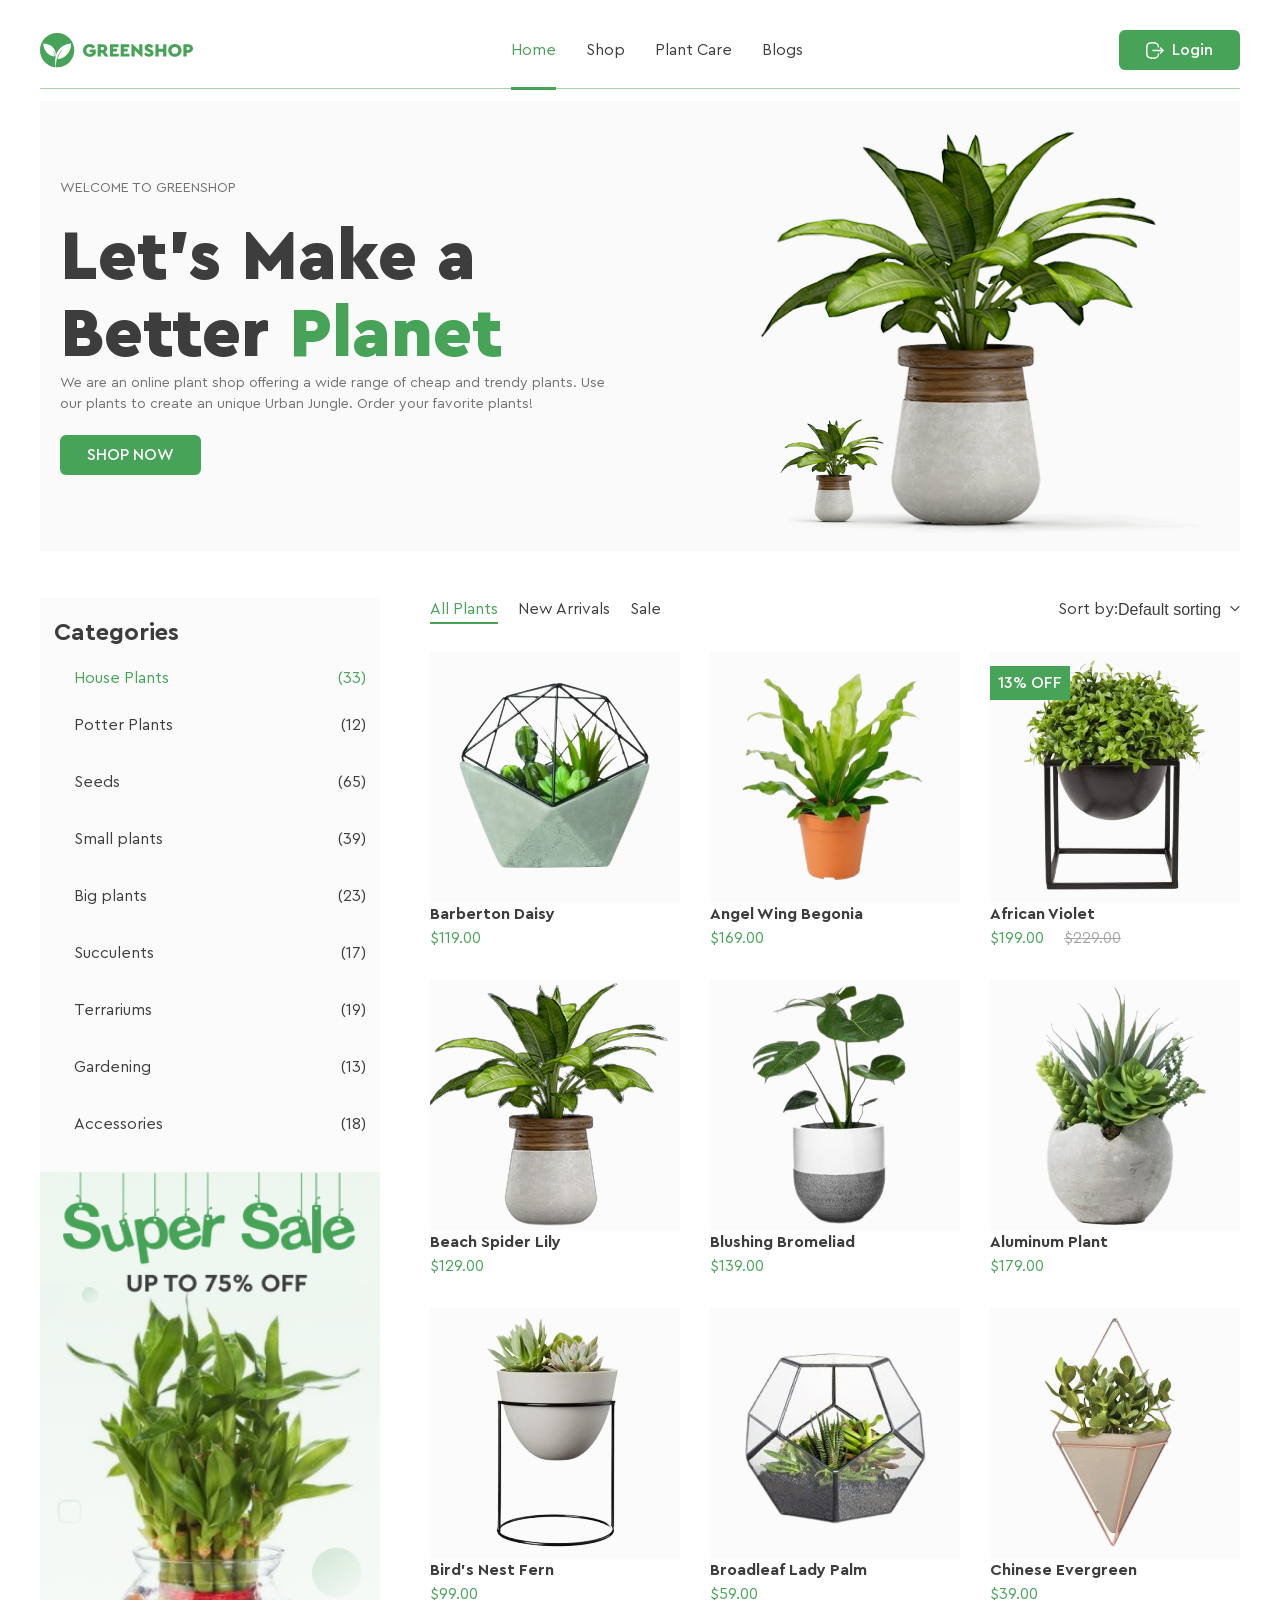
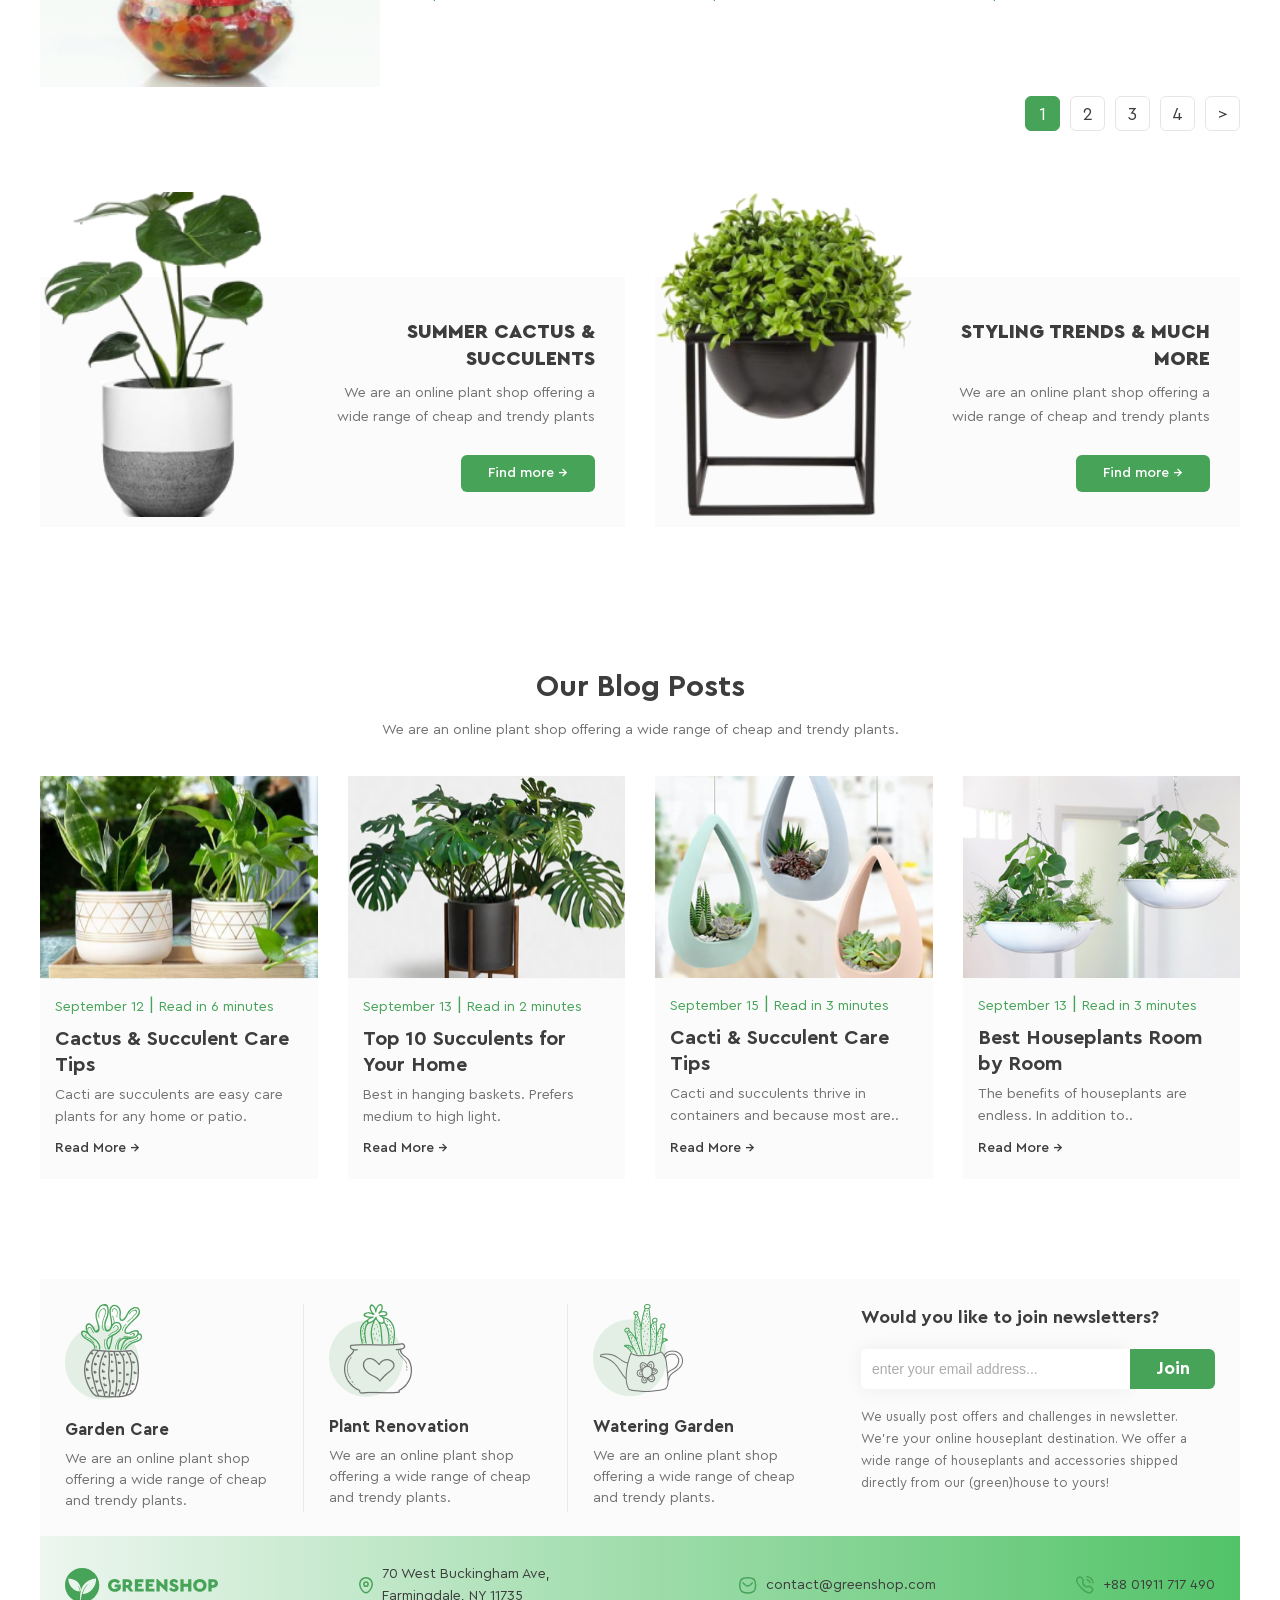
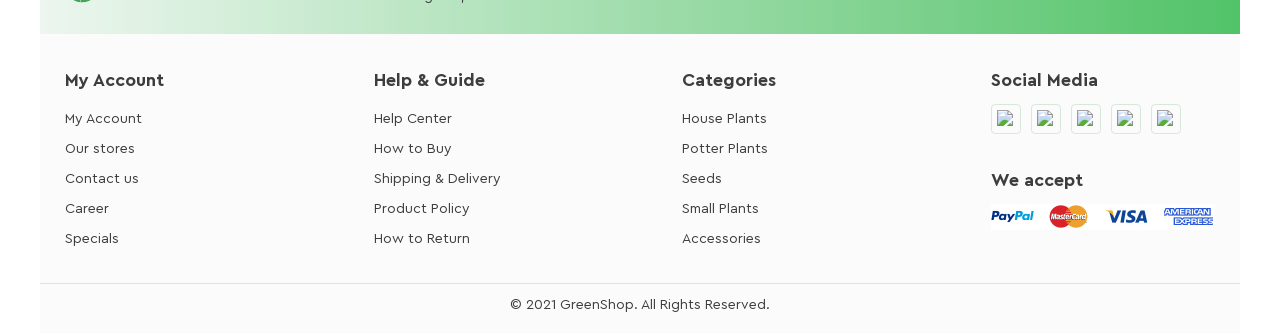
==== index.html @ 694cb1af "lesson 11: footer" ====
<!doctype html>
<html lang="en">
  <head>
    <meta charset="UTF-8" />
    <meta name="viewport" content="width=device-width, initial-scale=1.0" />
    <title>Green Shop</title>
    <link rel="stylesheet" href="styles/reset.css" />
    <link rel="stylesheet" href="styles/style.css" />
  </head>
  <body>
    <header class="header">
      <div class="container">
        <div class="logo">
          <a href="#">
            <img src="images/logogreenshop.svg" alt="Logo" />
            <img src="images/logotext.svg" alt="Logo text" />
          </a>
        </div>

        <nav class="main-menu">
          <ul>
            <li class="menu-item">
              <a href="#home" class="active categories">Home</a>
            </li>
            <li class="menu-item">
              <a href="#shop" class="categories">Shop</a>
            </li>
            <li class="menu-item">
              <a href="#plant-care" class="categories">Plant Care</a>
              <ul class="submenu">
                <li><a href="#">Drainage</a></li>
                <li><a href="#">Fungicides</a></li>
                <li><a href="#">Fertilizer</a></li>
                <li class="has-second-submenu">
                  <a href="#">Priming</a>
                  <ul class="second-submenu">
                    <li><a href="#">Universal</a></li>
                    <li><a href="#">For Ficus</a></li>
                    <li><a href="#">For Cacti</a></li>
                    <li><a href="#">For Citrus</a></li>
                    <li><a href="#">For those in bloom</a></li>
                    <li><a href="#">For Orchids</a></li>
                  </ul>
                </li>
              </ul>
            </li>
            <li class="menu-item">
              <a href="#blogs" class="categories">Blogs</a>
            </li>
          </ul>
        </nav>
        <a href="registration.html" class="btn">
          <img
            src="images/Logout copy.svg"
            alt="Login button"
            class="btn-icon"
          />
          Login
        </a>
      </div>
    </header>

    <main>
      <section id="home" class="mainBanner">
        <div class="container">
          <div class="bannerTxt">
            <p class="subtitleTxt">Welcome to GreenShop</p>
            <h1>
              Let’s Make a <br />
              Better <span class="greenTxt">Planet</span>
            </h1>
            <p>
              We are an online plant shop offering a wide range of cheap and
              trendy plants. Use our plants to create an unique Urban Jungle.
              Order your favorite plants!
            </p>
            <a href="#" class="btn">SHOP NOW</a>
          </div>

          <div class="bannerImg">
            <img src="images/img-banner.png" alt="Plant" />
          </div>
        </div>
      </section>

      <section id="shop" class="content">
        <div class="container">
          <aside class="sidebar">
            <div class="allCategories">
              <h2>Categories</h2>
              <nav class="categoriesNav">
                <ul>
                  <li>
                    <a href="#house_plants" class="active">House Plants</a>
                    <span class="active">(33)</span>
                  </li>
                  <li class="list">
                    <a href="#potter_plants" class="plant">Potter Plants</a>
                    <span class="plant">(12)</span>
                  </li>
                  <li class="list">
                    <a href="#seeds" class="plant">Seeds</a>
                    <span class="plant">(65)</span>
                  </li>
                  <li class="list">
                    <a href="#small-plants" class="plant">Small plants</a>
                    <span class="plant">(39)</span>
                  </li>
                  <li class="list">
                    <a href="#big_plants" class="plant">Big plants</a>
                    <span class="plant">(23)</span>
                  </li>
                  <li class="list">
                    <a href="#succulents" class="plant">Succulents</a>
                    <span class="plant">(17)</span>
                  </li>
                  <li class="list">
                    <a href="#terrariums" class="plant">Terrariums</a>
                    <span class="plant">(19)</span>
                  </li>
                  <li class="list">
                    <a href="#gardening" class="plant">Gardening</a>
                    <span class="plant">(13)</span>
                  </li>
                  <li class="list">
                    <a href="#accessories" class="plant">Accessories</a>
                    <span class="plant">(18)</span>
                  </li>
                </ul>
              </nav>
            </div>

            <div class="saleBanner">
              <img
                src="images/super-sale-banner.png"
                alt="Photo of Super Sale Banner"
              />
            </div>
          </aside>

          <div class="productsSection">
            <div class="productsTop">
              <div class="productsNav">
                <ul>
                  <li>
                    <a href="#all_plants" class="active">All Plants</a>
                  </li>
                  <li>
                    <a href="#new_arrivals" class="categories">New Arrivals</a>
                  </li>
                  <li><a href="#sale" class="categories">Sale</a></li>
                </ul>
              </div>

              <div class="sortBox">
                <label for="sortBox">Sort by:</label>
                <select name="sort" id="sortBox">
                  <option>Default sorting</option>
                </select>
              </div>
            </div>

            <div class="allProducts">
              <ul>
                <li class="productCard">
                  <div class="productImage">
                    <img src="images/p1.png" alt="Photo of Barberton Daisy" />
                    <div class="productActions">
                      <a href="#">
                        <img src="images/cart-vector.svg" alt="Add to cart" />
                      </a>
                      <a href="#">
                        <img
                          src="images/wishlist-vector.svg"
                          alt="Add to favorites"
                        />
                      </a>
                      <a href="#">
                        <img
                          src="images/search-vector.svg"
                          alt="View details"
                        />
                      </a>
                    </div>
                  </div>
                  <h3>Barberton Daisy</h3>
                  <span class="currentPrice">$119.00</span>
                </li>
                <li class="productCard">
                  <div class="productImage">
                    <img
                      src="images/p2.png"
                      alt="Photo of Angel Wing Begonia"
                    />
                    <div class="productActions">
                      <a href="#">
                        <img src="images/cart-vector.svg" alt="Add to cart" />
                      </a>
                      <a href="#">
                        <img
                          src="images/wishlist-vector.svg"
                          alt="Add to favorites"
                        />
                      </a>
                      <a href="#">
                        <img
                          src="images/search-vector.svg"
                          alt="View details"
                        />
                      </a>
                    </div>
                  </div>
                  <h3>Angel Wing Begonia</h3>
                  <span class="currentPrice">$169.00</span>
                </li>
                <li class="productCard">
                  <div class="productImage">
                    <img src="images/p3.png" alt="Photo of African Violet" />
                    <span class="saleBadge">13% OFF</span>
                    <div class="productActions">
                      <a href="#">
                        <img src="images/cart-vector.svg" alt="Add to cart" />
                      </a>
                      <a href="#">
                        <img
                          src="images/wishlist-vector.svg"
                          alt="Add to favorites"
                        />
                      </a>
                      <a href="#">
                        <img
                          src="images/search-vector.svg"
                          alt="View details"
                        />
                      </a>
                    </div>
                  </div>
                  <h3>African Violet</h3>
                  <span class="currentPrice">$199.00</span>
                  <span class="oldPrice">$229.00</span>
                </li>
                <li class="productCard">
                  <div class="productImage">
                    <img src="images/p4.png" alt="Photo of Beach Spider Lily" />
                    <div class="productActions">
                      <a href="#">
                        <img src="images/cart-vector.svg" alt="Add to cart" />
                      </a>
                      <a href="#">
                        <img
                          src="images/wishlist-vector.svg"
                          alt="Add to favorites"
                        />
                      </a>
                      <a href="#">
                        <img
                          src="images/search-vector.svg"
                          alt="View details"
                        />
                      </a>
                    </div>
                  </div>
                  <h3>Beach Spider Lily</h3>
                  <span class="currentPrice">$129.00</span>
                </li>
                <li class="productCard">
                  <div class="productImage">
                    <img
                      src="images/p5.png"
                      alt="Photo of Blushing Bromeliad"
                    />
                    <div class="productActions">
                      <a href="#">
                        <img src="images/cart-vector.svg" alt="Add to cart" />
                      </a>
                      <a href="#">
                        <img
                          src="images/wishlist-vector.svg"
                          alt="Add to favorites"
                        />
                      </a>
                      <a href="#">
                        <img
                          src="images/search-vector.svg"
                          alt="View details"
                        />
                      </a>
                    </div>
                  </div>
                  <h3>Blushing Bromeliad</h3>
                  <span class="currentPrice">$139.00</span>
                </li>
                <li class="productCard">
                  <div class="productImage">
                    <img src="images/p6.png" alt="Photo of Aluminum Plant" />
                    <div class="productActions">
                      <a href="#">
                        <img src="images/cart-vector.svg" alt="Add to cart" />
                      </a>
                      <a href="#">
                        <img
                          src="images/wishlist-vector.svg"
                          alt="Add to favorites"
                        />
                      </a>
                      <a href="#">
                        <img
                          src="images/search-vector.svg"
                          alt="View details"
                        />
                      </a>
                    </div>
                  </div>
                  <h3>Aluminum Plant</h3>
                  <span class="currentPrice">$179.00</span>
                </li>
                <li class="productCard">
                  <div class="productImage">
                    <img src="images/p7.png" alt="Photo of Bird's Nest Fern" />
                    <div class="productActions">
                      <a href="#">
                        <img src="images/cart-vector.svg" alt="Add to cart" />
                      </a>
                      <a href="#">
                        <img
                          src="images/wishlist-vector.svg"
                          alt="Add to favorites"
                        />
                      </a>
                      <a href="#">
                        <img
                          src="images/search-vector.svg"
                          alt="View details"
                        />
                      </a>
                    </div>
                  </div>
                  <h3>Bird's Nest Fern</h3>
                  <span class="currentPrice">$99.00</span>
                </li>
                <li class="productCard">
                  <div class="productImage">
                    <img
                      src="images/p8.png"
                      alt="Photo of Broadleaf Lady Palm"
                    />
                    <div class="productActions">
                      <a href="#">
                        <img src="images/cart-vector.svg" alt="Add to cart" />
                      </a>
                      <a href="#">
                        <img
                          src="images/wishlist-vector.svg"
                          alt="Add to favorites"
                        />
                      </a>
                      <a href="#">
                        <img
                          src="images/search-vector.svg"
                          alt="View details"
                        />
                      </a>
                    </div>
                  </div>
                  <h3>Broadleaf Lady Palm</h3>
                  <span class="currentPrice">$59.00</span>
                </li>
                <li class="productCard">
                  <div class="productImage">
                    <img src="images/p9.png" alt="Photo of Chinese Evergreen" />
                    <div class="productActions">
                      <a href="#">
                        <img src="images/cart-vector.svg" alt="Add to cart" />
                      </a>
                      <a href="#">
                        <img
                          src="images/wishlist-vector.svg"
                          alt="Add to favorites"
                        />
                      </a>
                      <a href="#">
                        <img
                          src="images/search-vector.svg"
                          alt="View details"
                        />
                      </a>
                    </div>
                  </div>
                  <h3>Chinese Evergreen</h3>
                  <span class="currentPrice">$39.00</span>
                </li>
              </ul>

              <div class="paginationNav">
                <ul>
                  <li><a href="#" class="active">1</a></li>
                  <li><a href="#" class="categories">2</a></li>
                  <li><a href="#" class="categories">3</a></li>
                  <li><a href="#" class="categories">4</a></li>
                  <li><a href="#" class="categories">&gt;</a></li>
                </ul>
              </div>
            </div>
          </div>
        </div>
      </section>

      <section id="plant-care">
        <div class="container">
          <ul class="find-more">
            <li>
              <img
                src="images/img-plant01.png"
                alt="Photo for Summer cactus & succulents"
              />
              <div class="find-more-content">
                <h3>Summer cactus & succulents</h3>
                <p>
                  We are an online plant shop offering a wide range of cheap and
                  trendy plants
                </p>
                <a href="#" class="btn find-btn">Find more &rarr;</a>
              </div>
            </li>

            <li>
              <img
                src="images/img-plant02.png"
                alt="Photo for Styling Trends & much more"
              />
              <div class="find-more-content">
                <h3>Styling Trends & much more</h3>
                <p>
                  We are an online plant shop offering a wide range of cheap and
                  trendy plants
                </p>
                <a href="#" class="btn find-btn">Find more &rarr;</a>
              </div>
            </li>
          </ul>
        </div>
      </section>

      <section id="blogs">
        <div class="container">
          <div class="blog-header">
            <h2>Our Blog Posts</h2>
            <p>
              We are an online plant shop offering a wide range of cheap and
              trendy plants.
            </p>
          </div>

          <ul class="blog-content">
            <li class="blog-card">
              <img
                src="images/blogphoto-01.svg"
                alt="Photo for Cactus & Succulent Care Tips"
              />
              <div class="blog-post-txt">
                <p class="post-meta">
                  <time datetime="2025-09-12">September 12</time>
                  <span class="divider">|</span>
                  <time datetime="PT6M">Read in 6 minutes</time>
                </p>
                <h3>Cactus & Succulent Care Tips</h3>
                <p>
                  Cacti are succulents are easy care plants for any home or
                  patio.
                </p>
                <a href="#" class="read-more">Read More &rarr;</a>
              </div>
            </li>
            <li class="blog-card">
              <img
                src="images/blogphoto-02.svg"
                alt="Photo for Top 10 Succulents for Your Home"
              />
              <div class="blog-post-txt">
                <p class="post-meta">
                  <time datetime="2025-09-13">September 13</time>
                  <span class="divider">|</span>
                  <time datetime="PT2M">Read in 2 minutes</time>
                </p>
                <h3>Top 10 Succulents for Your Home</h3>
                <p>Best in hanging baskets. Prefers medium to high light.</p>
                <a href="#" class="read-more">Read More &rarr;</a>
              </div>
            </li>
            <li class="blog-card">
              <img
                src="images/blogphoto-03.svg"
                alt="Photo for Cacti & Succulent Care Tips"
              />
              <div class="blog-post-txt">
                <p class="post-meta">
                  <time datetime="2025-09-15">September 15</time>
                  <span class="divider">|</span>
                  <time datetime="PT3M">Read in 3 minutes</time>
                </p>
                <h3>Cacti & Succulent Care Tips</h3>
                <p>
                  Cacti and succulents thrive in containers and because most
                  are..
                </p>
                <a href="#" class="read-more">Read More &rarr;</a>
              </div>
            </li>
            <li class="blog-card">
              <img
                src="images/blogphoto-04.svg"
                alt="Photo for Best Houseplants Room by Room"
              />
              <div class="blog-post-txt">
                <p class="post-meta">
                  <time datetime="2025-09-13">September 13</time>
                  <span class="divider">|</span>
                  <time datetime="PT3M">Read in 3 minutes</time>
                </p>
                <h3>Best Houseplants Room by Room</h3>
                <p>The benefits of houseplants are endless. In addition to..</p>
                <a href="#" class="read-more">Read More &rarr;</a>
              </div>
            </li>
          </ul>
        </div>
      </section>
    </main>

    <footer class="container">
      <div class="footer-top">
        <div class="footer-features">
          <div class="feature-item">
            <img src="images/footer-picture1.png" alt="Garden Care" />
            <h3>Garden Care</h3>
            <p>
              We are an online plant shop offering a wide range of cheap and
              trendy plants.
            </p>
          </div>
          <div class="feature-item">
            <img src="images/footer-picture2.png" alt="Plant Renovation" />
            <h3>Plant Renovation</h3>
            <p>
              We are an online plant shop offering a wide range of cheap and
              trendy plants.
            </p>
          </div>
          <div class="feature-item">
            <img src="images/footer-picture3.png" alt="Watering Garden" />
            <h3>Watering Garden</h3>
            <p>
              We are an online plant shop offering a wide range of cheap and
              trendy plants.
            </p>
          </div>
        </div>

        <div class="footer-newsletter">
          <h3>Would you like to join newsletters?</h3>
          <div class="newsletter-form">
            <input type="email" placeholder="enter your email address..." />
            <button>Join</button>
          </div>
          <p>
            We usually post offers and challenges in newsletter. We’re your
            online houseplant destination. We offer a wide range of houseplants
            and accessories shipped directly from our (green)house to yours!
          </p>
        </div>
      </div>
      <div class="footer-contact">
        <div class="contact-item">
          <a href="#">
            <img src="images/logogreenshop.svg" alt="Logo" />
            <img src="images/logotext.svg" alt="Logo text" />
          </a>
        </div>
        <div class="contact-item">
          <img src="images/Location.svg" alt="Location icon" />
          <a href="https://maps.google.com" target="_blank">
            70 West Buckingham Ave, Farmingdale, NY 11735
          </a>
        </div>
        <div class="contact-item">
          <img src="images/Message.svg" alt="Message icon" />
          <a href="mailto:contact@greenshop.com">contact@greenshop.com</a>
        </div>
        <div class="contact-item">
          <img src="images/Calling.svg" alt="Call icon" />
          <a href="tel:+8801911717490">+88 01911 717 490</a>
        </div>
      </div>

      <div class="footer-nav">
        <div class="footer-column">
          <h3>My Account</h3>
          <ul>
            <li><a href="#">My Account</a></li>
            <li><a href="#">Our stores</a></li>
            <li><a href="#">Contact us</a></li>
            <li><a href="#">Career</a></li>
            <li><a href="#">Specials</a></li>
          </ul>
        </div>
        <div class="footer-column">
          <h3>Help & Guide</h3>
          <ul>
            <li><a href="#">Help Center</a></li>
            <li><a href="#">How to Buy</a></li>
            <li><a href="#">Shipping & Delivery</a></li>
            <li><a href="#">Product Policy</a></li>
            <li><a href="#">How to Return</a></li>
          </ul>
        </div>
        <div class="footer-column">
          <h3>Categories</h3>
          <ul>
            <li><a href="#">House Plants</a></li>
            <li><a href="#">Potter Plants</a></li>
            <li><a href="#">Seeds</a></li>
            <li><a href="#">Small Plants</a></li>
            <li><a href="#">Accessories</a></li>
          </ul>
        </div>
        <div class="footer-column footer-social">
          <h3>Social Media</h3>
          <div class="social-list">
            <a href="#" aria-label="Facebook">
              <img src="images/Facebook.svg" alt="Facebook" />
            </a>
            <a href="#" aria-label="Instagram">
              <img src="images/Instagram.svg" alt="Instagram" />
            </a>
            <a href="#" aria-label="Twitter">
              <img src="images/Twitter.svg" alt="Twitter" />
            </a>
            <a href="#" aria-label="LinkedIn">
              <img src="images/Linkedin.svg" alt="Linkedin" />
            </a>
            <a href="#" aria-label="Union">
              <img src="images/Union.svg" alt="Union" />
            </a>
          </div>

          <h3 class="payment-title">We accept</h3>
          <img src="images/paymethods.png" alt="We accept" />
        </div>
      </div>
      <div class="footer-bottom">
        <p>© 2021 GreenShop. All Rights Reserved.</p>
      </div>
    </footer>
  </body>
</html>
---- styles/style.css ----
@font-face {
    font-family: 'CeraPro';
    src: url('../fonts/CeraPro-Regular.woff2') format('woff2');
    font-weight: normal;
    font-style: normal;
}

@font-face {
    font-family: 'CeraPro';
    src: url('../fonts/CeraPro-Bold.woff2') format('woff2');
    font-weight: 700;
    font-style: normal;
}

@font-face {
    font-family: 'CeraPro';
    src: url('../fonts/CeraPro-Black.woff2') format('woff2');
    font-weight: 900;
    font-style: normal;
}

@font-face {
    font-family: 'CeraPro';
    src: url('../fonts/CeraPro-Medium.woff2') format('woff2');
    font-weight: 500;
    font-style: normal;
}

html {
    scroll-behavior: smooth;
}

body {
    font-family: 'CeraPro', sans-serif;
    font-size: 14px;
    color: #3D3D3D;
    line-height: 1.5;
}

h1 {
    font-size: 70px;
    font-weight: 900;
}

.closeBtn {
    position: absolute;
    top: 13px;
    right: 13px;
    border: none;
    background-color: #FFFFFF
}

.regForm {
    position: relative;
    width: 100%;
    max-width: 500px;
    min-height: 656px;
    margin: 80px auto;
    border: 1px solid #EAEAEA;
    padding: 15px;
    border-radius: 15px;
}

.authSwitch {
    text-align: center;
    margin-top: 52px;
    margin-bottom: 40px;
}

.regButton {
    font-weight: 500;
    font-size: 20px;
    line-height: 16px;
    color: #46A358;
}

.logButton {
    font-weight: 500;
    font-size: 20px;
    line-height: 16px;
    color: #3D3D3D;
}

.divider {
    font-weight: 300;
    font-size: 18px;
    line-height: 16px;
    color: #3D3D3D;
}

.enterTxt {
    font-size: 13px;
    line-height: 16px;
    color: #3D3D3D;
    text-align: center;
    margin-bottom: 14px;
}

form {
    display: flex;
    flex-direction: column;
    align-items: center;
    gap: 14px;
}

.input {
    width: 300px;
    height: 40px;
    padding-left: 14px;
    border: 1px solid #EAEAEA;
}

.registerBut {
    width: 300px;
    height: 45px;
    border-radius: 5px;
    background-color: #46A358;
    font-size: 16px;
    color: #FFFFFF;
    margin-bottom: 36px;
    border: none;
}

.regWith {
    display: flex;
    justify-content: center;
    align-items: center;
    gap: 5px;
    margin-bottom: 27px;
}

.line {
    width: 97px;
    border: 1px solid #EAEAEA;
}

.difReg {
    font-size: 13px;
}

.socialBut {
    display: flex;
    flex-direction: column;
    align-items: center;
    gap: 15px;
}

.sBtn {
    width: 300px;
    height: 40px;
    color: #727272;
    background-color: #FFFFFF;
    border: 1px solid #EAEAEA;
}

/* main banner */

header .container {
    display: flex;
    border-bottom: 1px solid #46A35880;
    padding-bottom: 18px;
    justify-content: space-between;
    align-items: center;
}

.mainBanner .container {
    display: flex;
    flex-wrap: wrap;
    gap: 30px;
    align-items: center;
    background-color: #F5F5F580;
    padding: 0 20px;
}

.container {
    /* width: 1200px;
    box-sizing: border-box; */
    max-width: 1200px;
    width: 100%;
    margin: 0 auto;
}

.btn {
    display: inline-flex;
    align-items: center;
    justify-content: center;
    gap: 8px;
    padding: 8px 27px;
    background-color: #46A358;
    color: #FFFFFF;
    border-radius: 6px;
    font-size: 16px;
    font-weight: 500;
    transition: all 0.3s ease;
}

.find-btn {
    font-size: 14px;
}

.btn:hover {
    transform: scale(1.1);
}

.logo a {
    display: flex;
    align-items: center;
    gap: 8px;
}

.main-menu>ul {
    display: flex;
    flex-wrap: wrap;
    justify-content: center;
    gap: 30px;
}

.main-menu a {
    position: relative;
    font-size: 16px;
}

.main-menu a.active::after {
    content: "";
    position: absolute;
    bottom: -32px;
    left: 0;
    width: 100%;
    height: 3px;
    background-color: #46A358;
}

.menu-item {
    position: relative;
}

.has-second-submenu {
    position: relative;
}

.submenu {
    position: absolute;
    /* top: 100%; */
    /* left: 0; */
    background: #EDF6EE;
    width: 143px;
    opacity: 0;
    visibility: hidden;
    margin-top: 38px;
    transition: 0.3s ease;
}

.menu-item:hover .submenu {
    opacity: 1;
    visibility: visible;
}

.submenu>li>a {
    position: relative;
    display: block;
}

.submenu>li>a::after {
    content: "";
    width: 10px;
    height: 10px;
    border: solid #F5F5F5;
    border-width: 1px 1px 0 0;
    transform: rotate(45deg);
    position: absolute ;
    right: 10px;
    top: 15px;
}

.second-submenu {
    position: absolute;
    top: -125px;
    left: 100%;
    background: #EDF6EE;
    width: 215px;
    opacity: 0;
    visibility: hidden;
    margin-left: 3px;
    transition: 0.3s ease;
}

.has-second-submenu:hover .second-submenu {
    opacity: 1;
    visibility: visible;
}

.submenu a,
.second-submenu a {
    display: block;
    padding: 10px 15px;
    line-height: 1.4;
}

.submenu a:hover,
.second-submenu a:hover {
    background: #1A712A;
    color: #fff; 
    font-weight: 700;
}

.header {
    margin-top: 30px;
    margin-bottom: 12px;
}

.bannerTxt,
.bannerImg {
    flex: 1;
}

.bannerImg {
    display: flex;
    justify-content: flex-end;
}

.bannerImg img {
    max-width: 100%;
    height: auto;
}

.subtitleTxt {
    text-transform: uppercase;
    color: #3D3D3D;
}

.bannerTxt h1 {
    font-size: 70px;
    font-weight: 900;
    line-height: 1.1;
}

.greenTxt {
    color: #46A358;
}

.bannerTxt p {
    color: #727272;
    margin-bottom: 20px;
}

/* products section */

.content {
    margin-top: 46px;
}

.content .container {
    display: flex;
    flex-wrap: wrap;
    align-items: flex-start;
    gap: 30px;
}

.sidebar {
    flex: 0 0 30%;
    font-size: 16px;
    padding-right: 20px;
}

.productsSection {
    flex: 1;
    font-size: 16px;
}

.allCategories {
    background-color: #FBFBFB;
    padding: 18px 14px;
}

.categoriesNav {
    width: 100%;
}

.categoriesNav li {
    display: flex;
    justify-content: space-between;
    align-items: center;
    padding-top: 7px;
    padding-left: 20px;
    line-height: 40px;
}

.saleBanner img {
    width: 100%;
    display: block;
    height: auto;
}

.productsTop {
    display: flex;
    justify-content: space-between;
    align-items: center;
    margin-bottom: 31px;
}

.productsNav ul {
    display: flex;
    gap: 20px;
}

.productsNav {
    flex: 1;
}

.sortBox {
    flex-shrink: 0;
    display: flex;
    align-items: center;
    justify-content: flex-end;
}

.sortBox select {
    appearance: none;
    -webkit-appearance: none;
    -moz-appearance: none;
    border: none;
    background: transparent;
    outline: none;
    font-size: 16px;
    color: #3D3D3D;
    cursor: pointer;
    background: url('../images/arrow-down.svg') no-repeat right center;
    background-size: 10px 6px;
    padding-right: 18px;
}

.productsNav a {
    position: relative;
}

.productsNav a.active::after {
    content: "";
    position: absolute;
    bottom: -7px;
    left: 0;
    width: 100%;
    height: 2px;
    background-color: #46A358;
}

.allProducts ul {
    display: flex;
    flex-wrap: wrap;
    gap: 30px;
}

.productCard {
    flex: 1 1 250px;
    max-width: 300px;
    font-size: 16px;
    transition: transform 0.3s ease;
}

.productCard h3 {
    font-size: 16px;
}

.productCard:hover {
    transform: scale(1.03);
}

.productCard img {
    max-width: 100%;
    height: auto;
    display: block;
}

/* hover-hw9 */

.productImage {
    position: relative;
    background-color: #FBFBFB;
}

.productImage::before {
    content: "";
    position: absolute;
    top: 0;
    left: 0;
    width: 100%;
    height: 2px;
    background-color: #46A358;
    opacity: 0;
    transition: opacity 0.2s ease;
}

.productCard:hover .productImage::before {
    opacity: 1;
}

.productActions {
    position: absolute;
    left: 50%;
    bottom: 7px;
    transform: translateX(-50%);
    display: flex;
    gap: 10px;
    opacity: 0;
    visibility: hidden;
    transition: 0.3s;
}

.productCard:hover .productActions {
    opacity: 1;
    visibility: visible;
}

.productActions a {
    width: 35px;
    height: 35px;
    background-color: #FFFFFF;
    border-radius: 4px;
    display: flex;
    align-items: center;
    justify-content: center;
    transition: 0.3s;
    border: 2px solid transparent;
}

.productActions a img {
    width: 20px;
    height: 20px;
}

.productActions a:hover {
    border-color: #46A358;
    transform: scale(1.2);
}

/* sale */

.saleBadge {
    position: absolute;
    top: 14px;
    left: 0;
    background-color: #46A358;
    color: #FFFFFF;
    padding: 5px 8px;
    font-size: 16px;
    font-weight: 500;
}

.currentPrice {
    color: #46A358;
    margin-right: 16px;
}

.oldPrice {
    color: #A5A5A5;
    text-decoration: line-through;
}

.paginationNav {
    margin-top: 90px;
    display: flex;
    justify-content: flex-end;
}

.paginationNav ul {
    display: flex;
    gap: 10px;
}

.paginationNav li {
    font-size: 18px;
}

.paginationNav a {
    display: inline-block;
    width: 35px;
    height: 35px;
    line-height: 35px;
    text-align: center;
    border: 1px solid #E5E5E5;
    border-radius: 6px;
}

.paginationNav a.active {
    background-color: #46A358;
    color: #fff;
    border-color: #46A358;
}

.plant{
    transition: all 0.5s ease;
}

.plant:hover {
    color: #46A358;
    transform: scale(1.1);
}

.list:hover {
    background-color: #a7ebb5;
    border-radius: 10px;
    transform: scale(1.1);
}

.list {
    transition: all 0.5s ease;
    padding-bottom: 10px;
}

.categories {
    transition: all 0.5s ease;
}

.categories:hover {
    transform: scale(1.1);
    color: #46A358;
}

.active {
    color: #46A358;
}


/* plant care */
#plant-care {
    margin-top: 146px;
}

#blogs {
    margin-top: 138px;
}

.find-more {
    display: flex;
    gap: 30px;
    flex-wrap: wrap;
}

.find-more li {
    position: relative;
    flex: 1 1 500px;
    min-height: 250px;
    background-color: #FBFBFB;
    padding: 37px 30px 30px 30px;
    display: flex;
    justify-content: flex-end;
    align-items: center;
}

.find-more li img {
    position: absolute;
    left: 0;
    bottom: 0;
    width: 257px;
    transform: translateY(-10px);
}

.find-more-content {
    width: 52%;
    text-align: right;
}

.find-more-content h3 {
    font-size: 20px;
    font-weight: 900;
    line-height: 1.35;
    text-transform: uppercase;
    margin-bottom: 9px;
}

.find-more-content p {
    line-height: 1.7;
    color: #727272;
    margin-bottom: 25px;
}

/* blogs */

.blog-header {
    text-align: center;
    margin-bottom: 35px;
}

.blog-header h2 {
    margin-bottom: 10px;
    font-size: 30px;
}

.blog-header p {
    color: #727272;
}

.blog-content {
    display: flex;
    flex-wrap: wrap;
    gap: 30px;
}

.blog-post-txt {
    padding: 18px 15px 20px;
    display: flex;
    flex-direction: column;
    flex: 1;
}

.post-meta {
    color: #46A358;
    margin-bottom: 8px;
}

.blog-content .divider {
    color: #46A358;
}

.blog-post-txt h3 {
    font-size: 20px;
    line-height: 1.3;
    margin-bottom: 6px;
}

.blog-post-txt > p:not(.post-meta) {
    line-height: 1.6;
    color: #727272;
    margin-bottom: 9px;
}

.read-more {
    font-weight: 500;
    color: #3D3D3D;
    transition: 0.3s;
    margin-top: auto;
}

.read-more:hover {
    color: #46A358;
}

.blog-content img {
    width: 100%;
    display: block;
}

.blog-content li {
    flex: 1;
    background-color: #FBFBFB;
    display: flex;
    flex-direction: column;
}

/* footer */

footer.container {
    margin-top: 100px;
    background-color: #FBFBFB;
    padding-top: 25px;
}

footer h3 {
    font-size: 18px;
}

.footer-top {
    display: flex;
    justify-content: space-between;
    gap: 30px;
    padding: 0 25px 24px;
}

.footer-features {
    display: flex;
}

.feature-item {
    flex: 1;
    padding-right: 25px;
}

.feature-item:not(:last-child) {
    border-right: 1px solid #E2ECE3;
    margin-right: 25px;
}

.feature-item h3 {
    margin-top: 10px;
    margin-bottom: 7px;
    font-size: 17px;
}

.feature-item p {
    color: #727272;
}

.footer-newsletter {
    width: 354px;
    flex-shrink: 0;
}

.newsletter-form {
    display: flex;
    margin-top: 18px;
    margin-bottom: 17px;
}

.newsletter-form input {
    flex: 1;
    padding: 0 11px;
    background-color: #FFFFFF;
    border-radius: 6px 0 0 6px;
    box-shadow: 0 0 20px rgba(0, 0, 0, 0.06);
    font-size: 14px;
    color: #3D3D3D;
}

.newsletter-form input::placeholder {
    color: #ACACAC;
}

.newsletter-form button {
    width: 85px;
    height: 40px;
    background-color: #46A358;
    color: #FFFFFF;
    border-radius: 0 6px 6px 0;
    font-size: 18px;
    font-weight: 700;
    cursor: pointer;
    font-family: inherit;
}

.footer-newsletter p {
    font-size: 13px;
    line-height: 22px;
    color: #727272;
}

.footer-contact {
    display: flex;
    align-items: center;
    justify-content: space-between;
    gap: 20px;
    padding: 27px 25px;
    background: linear-gradient(90deg, rgba(237, 246, 239, 1) 0%,
        rgba(82, 195, 104, 1) 100%);
}

.contact-item {
    display: flex;
    align-items: center;
    gap: 9px;
    max-width: 240px;
}

.contact-item a {
    color: #3D3D3D;
    line-height: 22px;
}

.contact-item img {
    flex-shrink: 0;
}

.contact-item:first-child a {
    display: flex;
    align-items: center;
    gap: 8px;
}

.footer-nav {
    display: flex;
    justify-content: space-between;
    gap: 30px;
    padding: 33px 25px 29px;
}

.footer-column {
    min-width: 140px;
}

.footer-column h3 {
    margin-bottom: 10px;
}

.footer-column ul a {
    line-height: 30px;
}

.footer-column a:hover {
    color: #46A358;
    transition: all 0.3s ease;
}

.footer-social {
    width: 224px;
}

.social-list {
    display: flex;
    gap: 10px;
    margin-bottom: 33px;
}

.social-list a {
    display: flex;
    align-items: center;
    justify-content: center;
    width: 30px;
    height: 30px;
    border: 1px solid rgba(70, 163, 88, 0.2);
    border-radius: 4px;
}

.social-list a:hover {
    transform: scale(1.1);
    transition: all 0.3s ease;
}

.social-list img {
    width: 18px;
    height: 18px;
}

.payment-title {
    margin-bottom: 13px;
}

.footer-social>img {
    display: block;
    max-width: 224px;
    height: auto;
}

.footer-bottom {
    border-top: 1px solid rgba(70, 163, 88, 0.2);
    padding: 6px 0 13px;
    text-align: center;
}

.footer-bottom p {
    font-size: 14px;
    line-height: 30px;
    color: #3D3D3D;
}
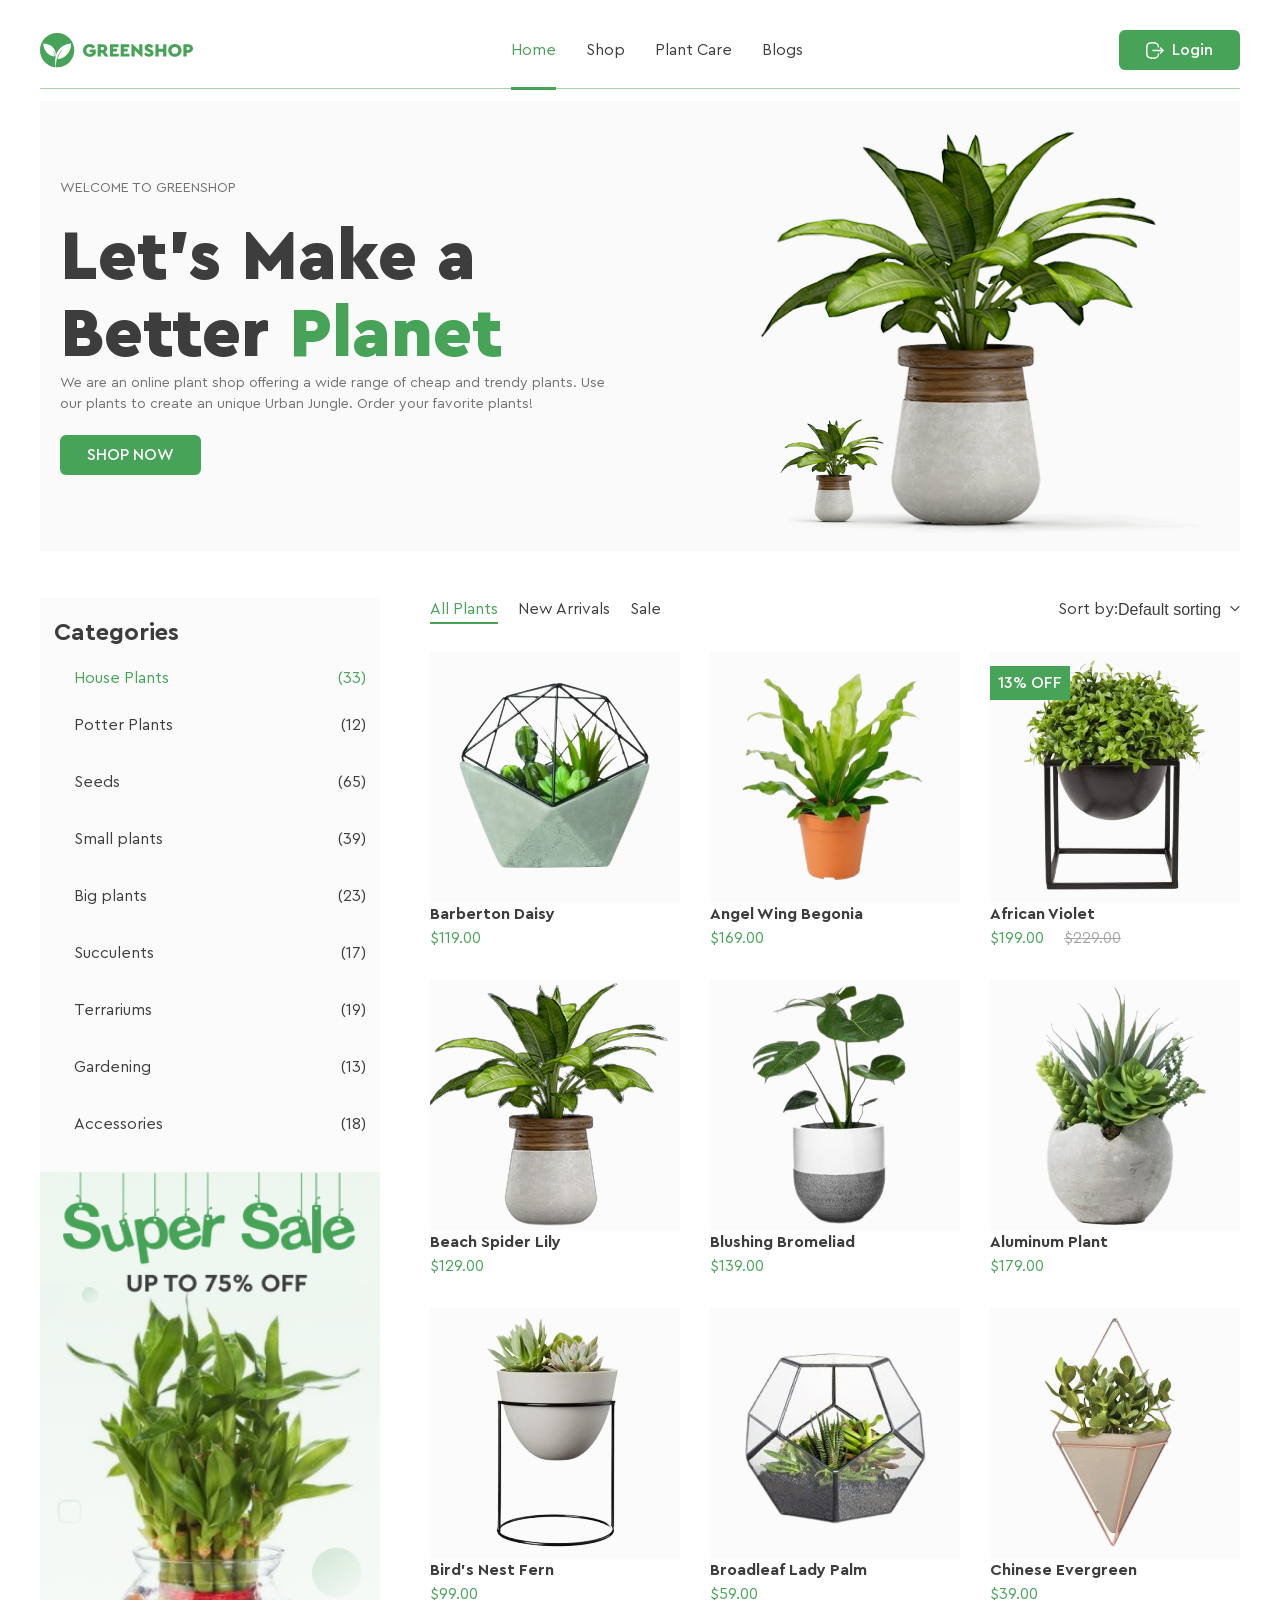
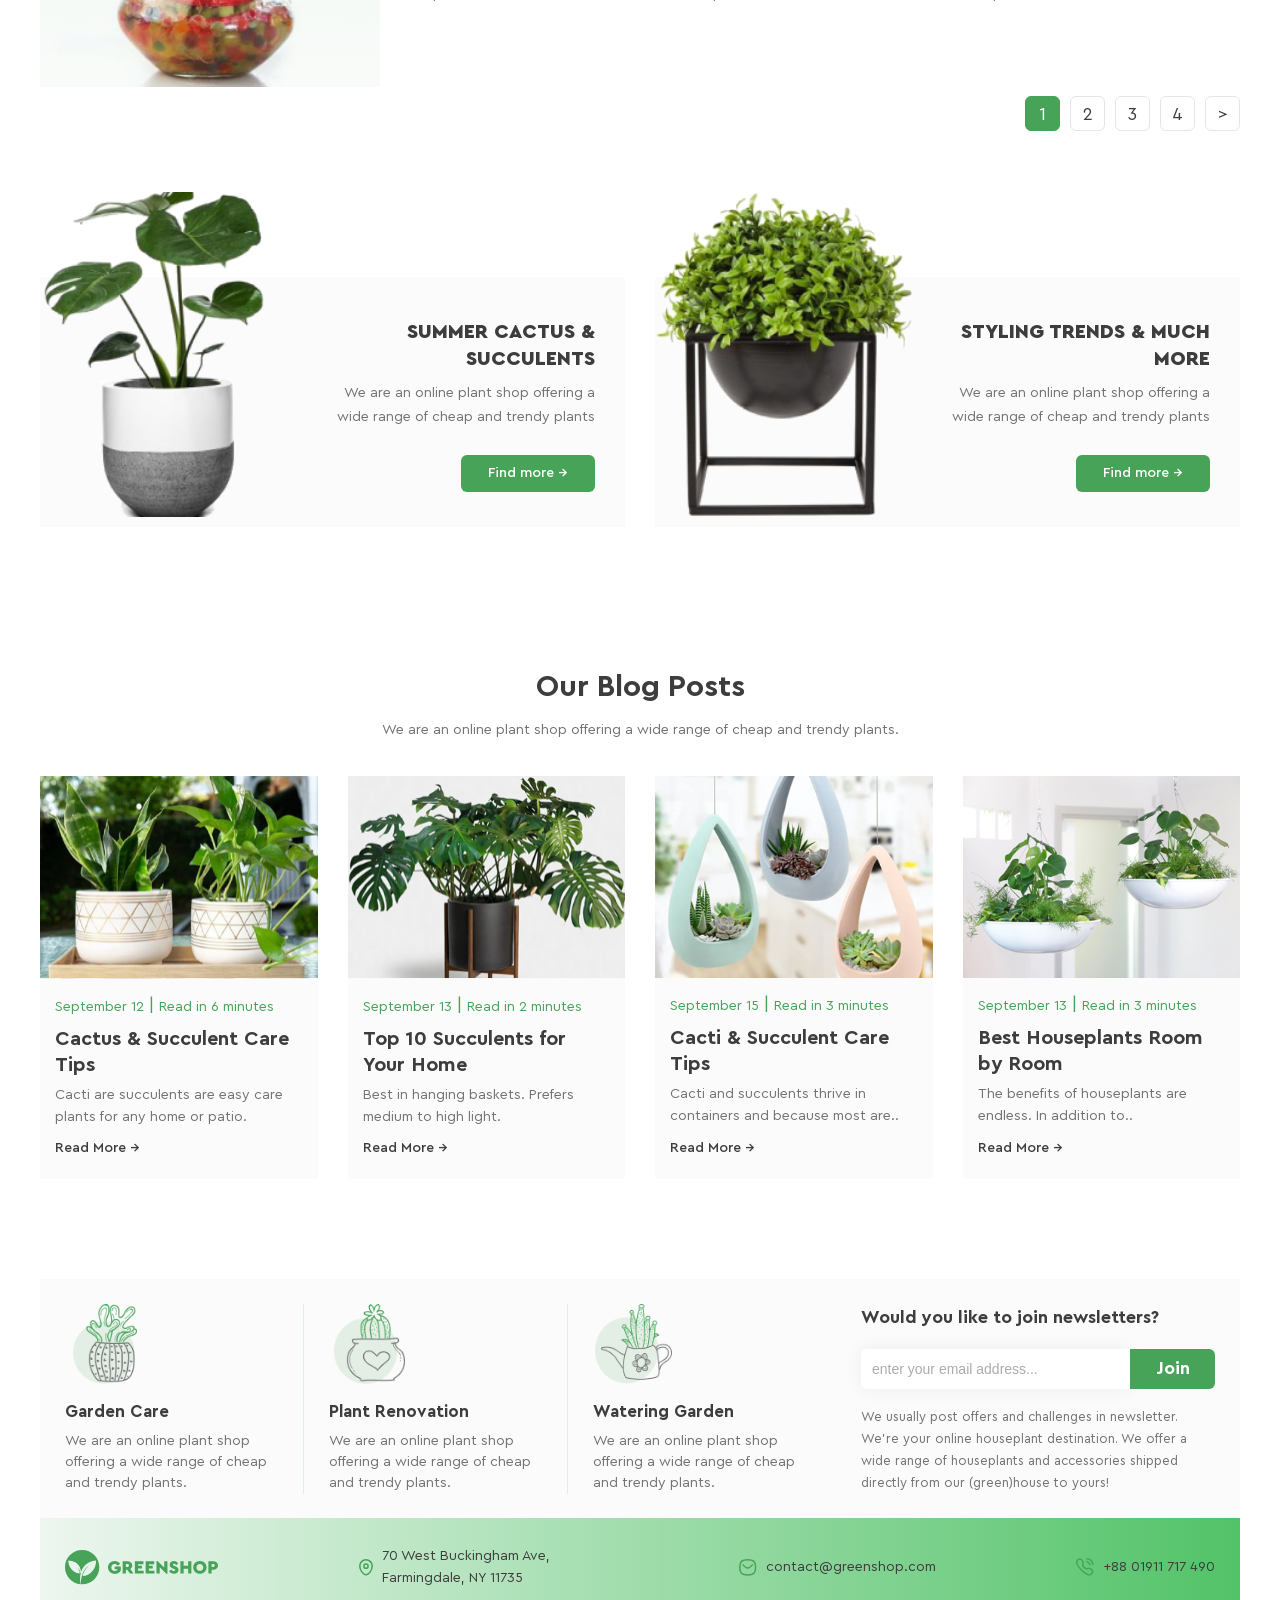
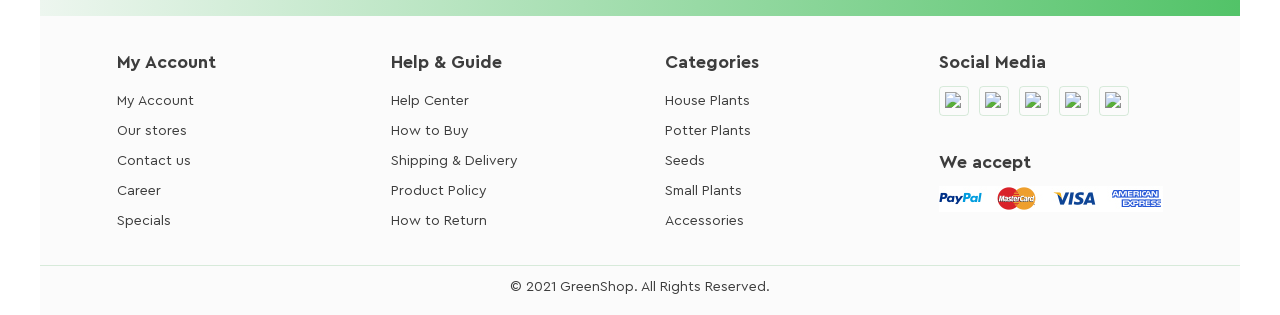
==== commit c8a86332: "lesson 11: background fixes" ====
--- a/index.html
+++ b/index.html
@@ -531,7 +531,7 @@
       <div class="footer-top">
         <div class="footer-features">
           <div class="feature-item">
-            <img src="images/footer-picture1.png" alt="Garden Care" />
+            <div class="feature-icon icon-1"></div>
             <h3>Garden Care</h3>
             <p>
               We are an online plant shop offering a wide range of cheap and
@@ -539,7 +539,7 @@
             </p>
           </div>
           <div class="feature-item">
-            <img src="images/footer-picture2.png" alt="Plant Renovation" />
+            <div class="feature-icon icon-2"></div>
             <h3>Plant Renovation</h3>
             <p>
               We are an online plant shop offering a wide range of cheap and
@@ -547,7 +547,7 @@
             </p>
           </div>
           <div class="feature-item">
-            <img src="images/footer-picture3.png" alt="Watering Garden" />
+            <div class="feature-icon icon-3"></div>
             <h3>Watering Garden</h3>
             <p>
               We are an online plant shop offering a wide range of cheap and
@@ -558,10 +558,15 @@
 
         <div class="footer-newsletter">
           <h3>Would you like to join newsletters?</h3>
-          <div class="newsletter-form">
-            <input type="email" placeholder="enter your email address..." />
-            <button>Join</button>
-          </div>
+          <form class="newsletter-form">
+            <input
+              type="email"
+              placeholder="enter your email address..."
+              required
+              name="email"
+            />
+            <button type="submit">Join</button>
+          </form>
           <p>
             We usually post offers and challenges in newsletter. We’re your
             online houseplant destination. We offer a wide range of houseplants
--- a/styles/style.css
+++ b/styles/style.css
@@ -96,7 +96,7 @@
     margin-bottom: 14px;
 }
 
-form {
+.register-form {
     display: flex;
     flex-direction: column;
     align-items: center;
@@ -143,6 +143,7 @@
     flex-direction: column;
     align-items: center;
     gap: 15px;
+    font-family: inherit;
 }
 
 .sBtn {
@@ -234,14 +235,8 @@
     position: relative;
 }
 
-.has-second-submenu {
-    position: relative;
-}
-
 .submenu {
     position: absolute;
-    /* top: 100%; */
-    /* left: 0; */
     background: #EDF6EE;
     width: 143px;
     opacity: 0;
@@ -255,12 +250,38 @@
     visibility: visible;
 }
 
-.submenu>li>a {
+.menu-item:hover>a {
+    color: #46A358;
+}
+
+.second-submenu {
+    position: absolute;
+    top: 0;
+    left: 100%;
+    background: #EDF6EE;
+    width: 215px;
+    opacity: 0;
+    visibility: hidden;
+    transition: 0.3s ease;
+}
+
+.has-second-submenu:hover .second-submenu {
+    opacity: 1;
+    visibility: visible;
+}
+
+.submenu a,
+.second-submenu a {
+    display: block;
+    padding: 10px 15px;
+    line-height: 1.4;
+}
+
+.has-second-submenu>a {
     position: relative;
-    display: block;
-}
-
-.submenu>li>a::after {
+}
+
+.submenu li:has(.second-submenu)>a::after {
     content: "";
     width: 10px;
     height: 10px;
@@ -272,34 +293,10 @@
     top: 15px;
 }
 
-.second-submenu {
-    position: absolute;
-    top: -125px;
-    left: 100%;
-    background: #EDF6EE;
-    width: 215px;
-    opacity: 0;
-    visibility: hidden;
-    margin-left: 3px;
-    transition: 0.3s ease;
-}
-
-.has-second-submenu:hover .second-submenu {
-    opacity: 1;
-    visibility: visible;
-}
-
-.submenu a,
-.second-submenu a {
-    display: block;
-    padding: 10px 15px;
-    line-height: 1.4;
-}
-
-.submenu a:hover,
-.second-submenu a:hover {
+.submenu li:hover>a,
+.second-submenu li:hover>a {
     background: #1A712A;
-    color: #fff; 
+    color: #fff;
     font-weight: 700;
 }
 
@@ -779,6 +776,27 @@
     margin-right: 25px;
 }
 
+.feature-icon {
+    width: 80px;
+    height: 80px;
+    background-repeat: no-repeat;
+    background-position: center;
+    background-size: contain;
+    margin-bottom: 15px;
+}
+
+.icon-1 {
+    background-image: url('../images/footer-picture1.png');
+}
+
+.icon-2 {
+    background-image: url('../images/footer-picture2.png');
+}
+
+.icon-3 {
+    background-image: url('../images/footer-picture3.png');
+}
+
 .feature-item h3 {
     margin-top: 10px;
     margin-bottom: 7px;
@@ -866,13 +884,13 @@
 
 .footer-nav {
     display: flex;
-    justify-content: space-between;
+    justify-content: space-around;
     gap: 30px;
     padding: 33px 25px 29px;
 }
 
 .footer-column {
-    min-width: 140px;
+    width: 140px;
 }
 
 .footer-column h3 {
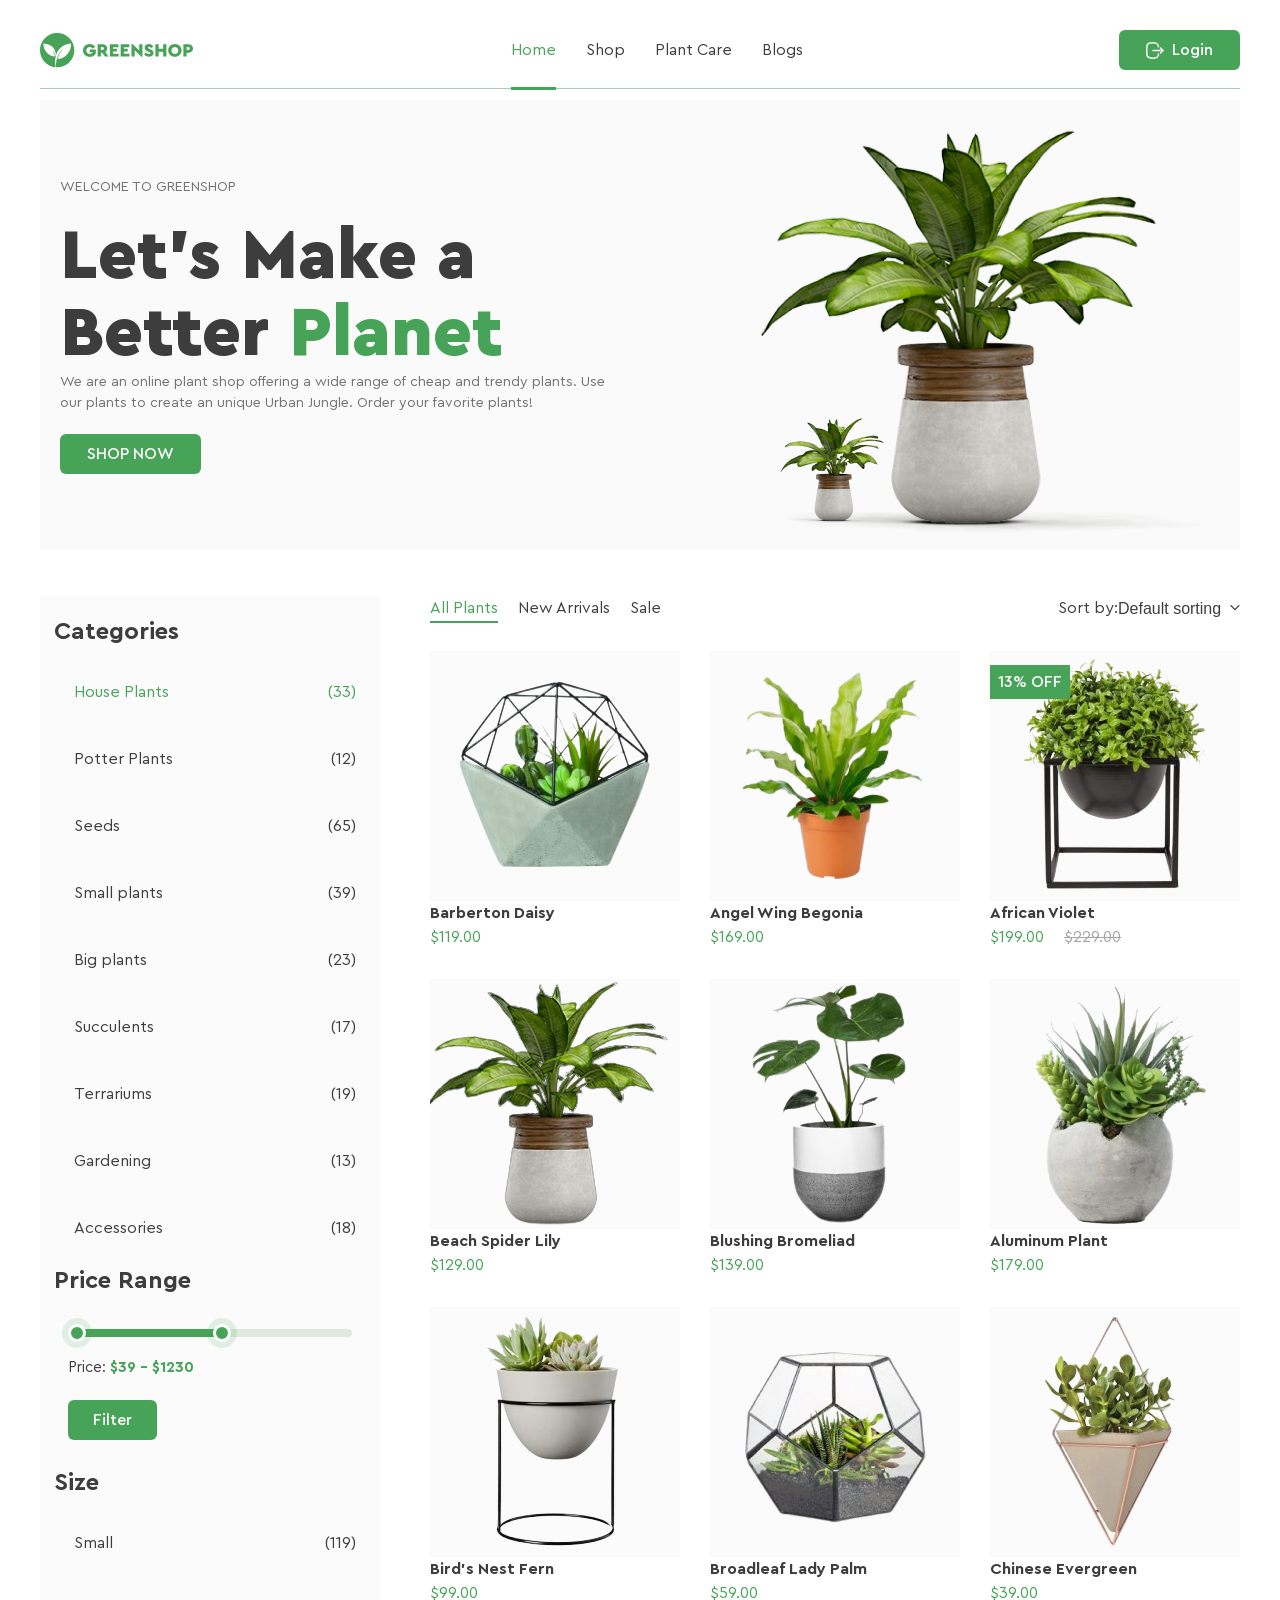
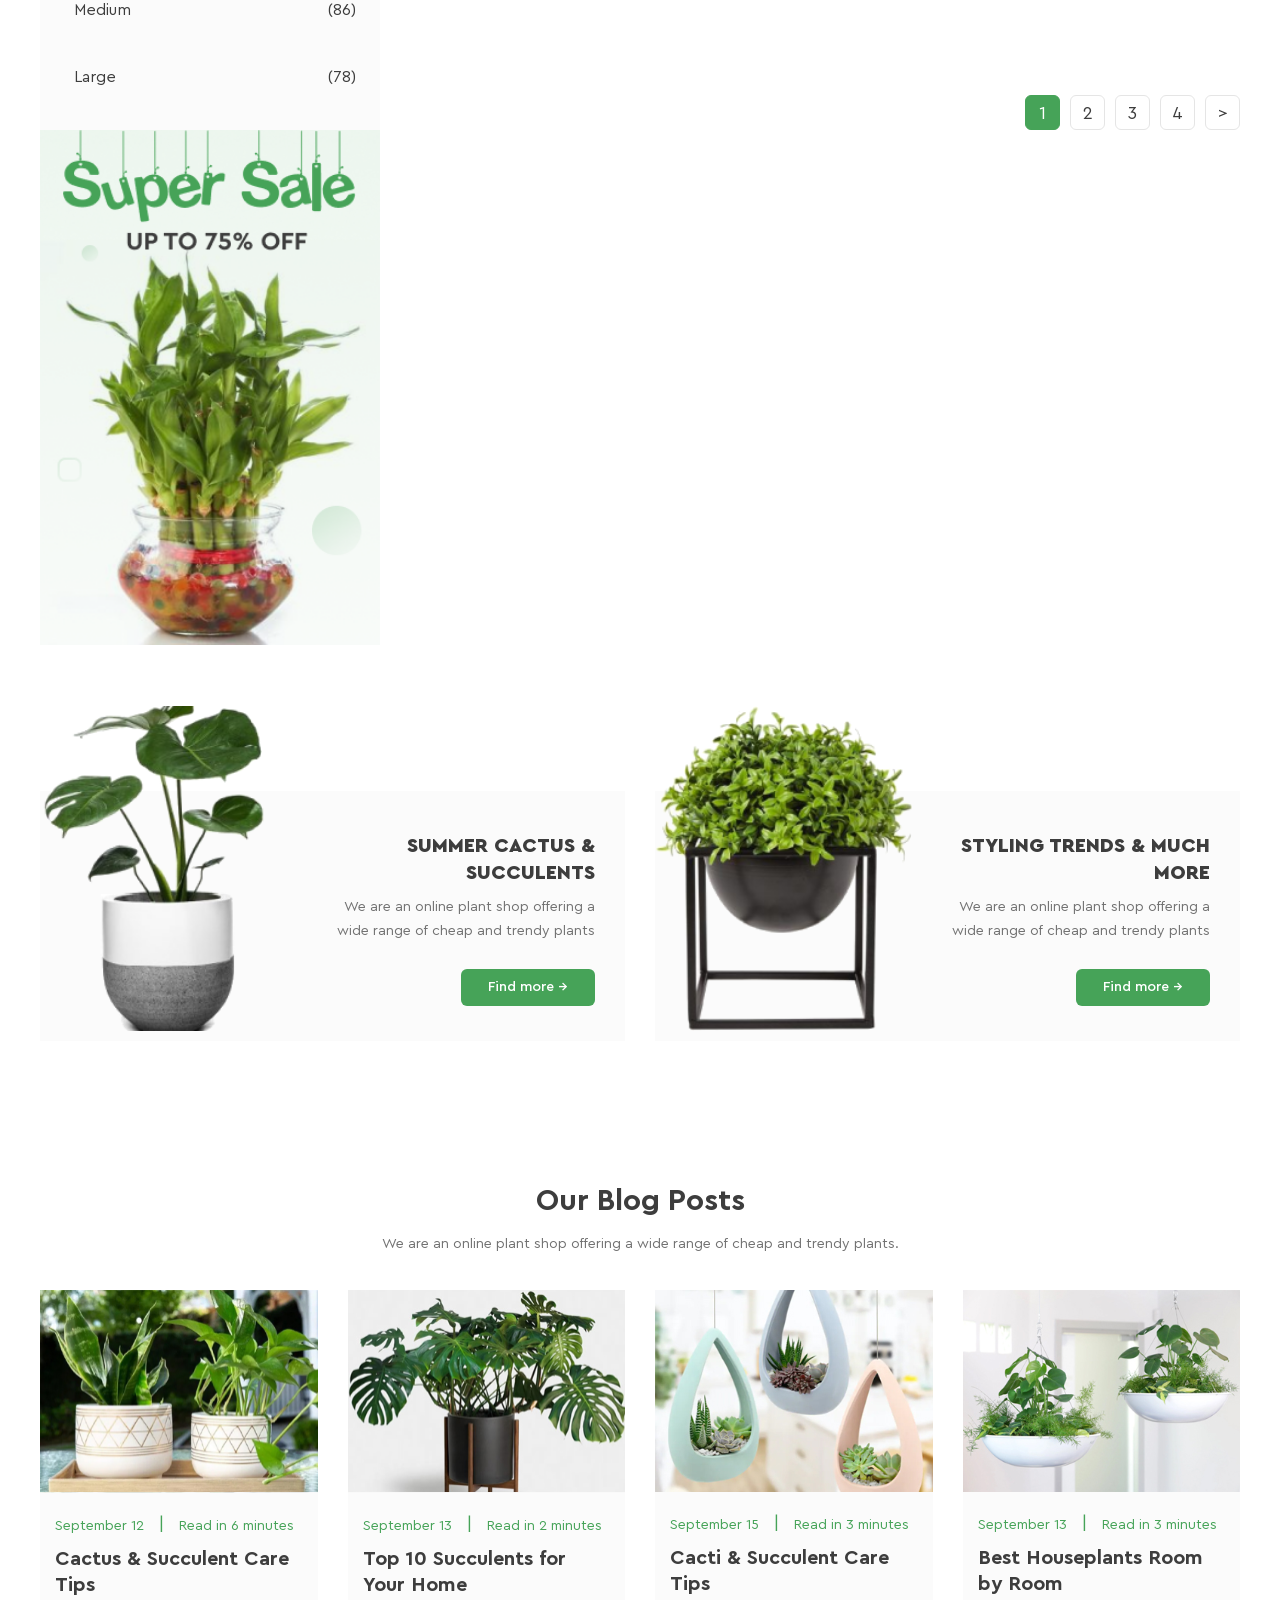
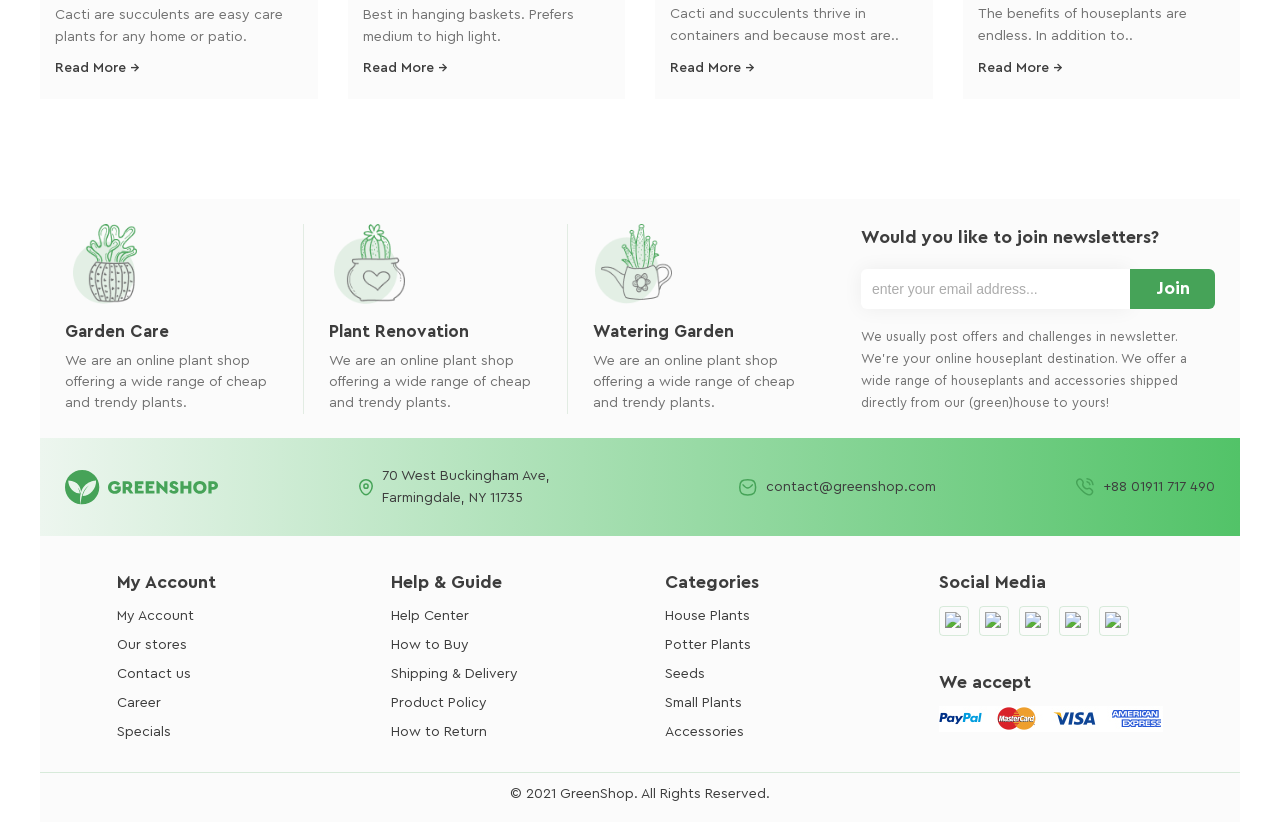
==== commit 74787194: "for lesson_12: remake registration form and add hovers" ====
--- a/index.html
+++ b/index.html
@@ -8,7 +8,7 @@
     <link rel="stylesheet" href="styles/style.css" />
   </head>
   <body>
-    <header class="header">
+    <header>
       <div class="container">
         <div class="logo">
           <a href="#">
@@ -125,6 +125,35 @@
                   <li class="list">
                     <a href="#accessories" class="plant">Accessories</a>
                     <span class="plant">(18)</span>
+                  </li>
+                </ul>
+              </nav>
+
+              <h2>Price Range</h2>
+              <div class="price-range-block">
+                <div class="price-line">
+                  <div class="price-line-active"></div>
+                  <span class="price-thumb thumb-left"></span>
+                  <span class="price-thumb thumb-right"></span>
+                </div>
+                <p class="price-value">Price: <span>$39 - $1230</span></p>
+                <a href="#" class="btn filter-btn">Filter</a>
+              </div>
+
+              <h2>Size</h2>
+              <nav class="categoriesNav">
+                <ul>
+                  <li class="list">
+                    <a href="#" class="plant">Small</a>
+                    <span class="plant">(119)</span>
+                  </li>
+                  <li class="list">
+                    <a href="#" class="plant">Medium</a>
+                    <span class="plant">(86)</span>
+                  </li>
+                  <li class="list">
+                    <a href="#" class="plant">Large</a>
+                    <span class="plant">(78)</span>
                   </li>
                 </ul>
               </nav>
--- a/styles/style.css
+++ b/styles/style.css
@@ -37,121 +37,203 @@
     line-height: 1.5;
 }
 
-h1 {
-    font-size: 70px;
-    font-weight: 900;
-}
-
-.closeBtn {
+header {
+    position: fixed;
+    top: 0;
+    left: 0;
+    width: 100%;
+    background-color: #fff;
+    z-index: 1000;
+    padding-top: 30px;
+    margin-bottom: 10px;
+}
+
+main {
+    padding-top: 100px;
+}
+
+.registration-form {
+    position: relative;
+    width: 100%;
+    max-width: 500px;
+    margin: 65px auto 0;
+    padding: 52px 100px 50px;
+    border: 1px solid #EAEAEA;
+    background-color: #FFFFFF;
+    border-radius: 15px;
+}
+
+.close-button {
     position: absolute;
     top: 13px;
     right: 13px;
     border: none;
-    background-color: #FFFFFF
-}
-
-.regForm {
-    position: relative;
-    width: 100%;
-    max-width: 500px;
-    min-height: 656px;
-    margin: 80px auto;
-    border: 1px solid #EAEAEA;
-    padding: 15px;
-    border-radius: 15px;
-}
-
-.authSwitch {
+    background: transparent;
+    padding: 0;
+    cursor: pointer;
+    transition: transform 0.3s ease;
+}
+
+.close-button:hover {
+    transform: scale(1.1);
+}
+
+.auth-switch {
     text-align: center;
-    margin-top: 52px;
-    margin-bottom: 40px;
-}
-
-.regButton {
+    margin-bottom: 53px;
+}
+
+.login-button,
+.registration-button {
+    font-size: 20px;
     font-weight: 500;
-    font-size: 20px;
     line-height: 16px;
-    color: #46A358;
-}
-
-.logButton {
-    font-weight: 500;
-    font-size: 20px;
-    line-height: 16px;
+}
+
+.login-button {
     color: #3D3D3D;
 }
 
+.registration-button {
+    color: #46A358;
+}
+
 .divider {
-    font-weight: 300;
+    margin: 0 10px;
     font-size: 18px;
-    line-height: 16px;
+    font-weight: 250;
     color: #3D3D3D;
 }
 
-.enterTxt {
+.enter-text {
+    margin-bottom: 14px;
     font-size: 13px;
     line-height: 16px;
     color: #3D3D3D;
-    text-align: center;
-    margin-bottom: 14px;
 }
 
 .register-form {
     display: flex;
     flex-direction: column;
-    align-items: center;
-    gap: 14px;
-}
-
-.input {
-    width: 300px;
+    gap: 16px;
+}
+
+.registration-input {
+    width: 100%;
     height: 40px;
-    padding-left: 14px;
+    padding: 0 14px;
     border: 1px solid #EAEAEA;
-}
-
-.registerBut {
-    width: 300px;
+    border-radius: 5px;
+    font-family: inherit;
+    font-size: 14px;
+    color: #3D3D3D;
+    box-sizing: border-box;
+    transition: border-color 0.3s ease, box-shadow 0.3s ease;
+}
+
+.registration-input:focus {
+    border-color: #46A358;
+    box-shadow: 0 0 0 2px rgba(70, 163, 88, 0.15);
+}
+
+.input-wrapper {
+    position: relative;
+    width: 100%;
+    max-width: 300px;
+}
+
+.input-icon {
+    position: absolute;
+    right: 10px;
+    top: 50%;
+    transform: translateY(-50%);
+    cursor: pointer;
+    opacity: 0;
+    pointer-events: none;
+    transition: 0.2s;
+}
+
+.input-wrapper:focus-within .input-icon {
+    opacity: 1;
+    pointer-events: auto;
+}
+
+.registration-input::placeholder {
+    color: #A5A5A5;
+}
+
+.register-submit-button {
+    width: 100%;
     height: 45px;
+    margin-top: 25px;
+    margin-bottom: 36px;
+    border: none;
     border-radius: 5px;
     background-color: #46A358;
-    font-size: 16px;
+    font-family: inherit;
+    font-size: 17px;
+    font-weight: 600;
     color: #FFFFFF;
-    margin-bottom: 36px;
-    border: none;
-}
-
-.regWith {
-    display: flex;
+    cursor: pointer;
+    transition: transform 0.3s ease, background-color 0.3s ease;
+}
+
+.register-submit-button:hover {
+    transform: scale(1.02);
+    background-color: #3d944e;
+}
+
+.register-with {
+    display: flex;
+    align-items: center;
+    gap: 6px;
+    margin-bottom: 27px;
+}
+
+.line-regform {
+    flex: 1;
+    height: 1px;
+    background-color: #EAEAEA;
+}
+
+.register-with-text {
+    font-size: 13px;
+    line-height: 16px;
+    color: #3D3D3D;
+    white-space: nowrap;
+}
+
+.social-networks {
+    display: flex;
+    flex-direction: column;
+    gap: 15px;
+}
+
+.chose-social {
+    width: 100%;
+    height: 40px;
+    display: flex;
+    align-items: center;
     justify-content: center;
-    align-items: center;
-    gap: 5px;
-    margin-bottom: 27px;
-}
-
-.line {
-    width: 97px;
+    gap: 9px;
     border: 1px solid #EAEAEA;
-}
-
-.difReg {
+    border-radius: 5px;
+    background-color: #FFFFFF;
+    font-family: inherit;
     font-size: 13px;
-}
-
-.socialBut {
-    display: flex;
-    flex-direction: column;
-    align-items: center;
-    gap: 15px;
-    font-family: inherit;
-}
-
-.sBtn {
-    width: 300px;
-    height: 40px;
+    font-weight: 500;
     color: #727272;
-    background-color: #FFFFFF;
-    border: 1px solid #EAEAEA;
+    cursor: pointer;
+    transition: transform 0.3s ease, border-color 0.3s ease;
+}
+
+.chose-social:hover {
+    transform: scale(1.02);
+    border-color: #717171;
+}
+
+.chose-social img {
+    flex-shrink: 0;
 }
 
 /* main banner */
@@ -192,7 +274,7 @@
     border-radius: 6px;
     font-size: 16px;
     font-weight: 500;
-    transition: all 0.3s ease;
+    transition: transform 0.3s ease, background-color 0.3s ease;
 }
 
 .find-btn {
@@ -200,7 +282,8 @@
 }
 
 .btn:hover {
-    transform: scale(1.1);
+    transform: scale(1.05);
+    background-color: #3d944e;
 }
 
 .logo a {
@@ -219,6 +302,7 @@
 .main-menu a {
     position: relative;
     font-size: 16px;
+    transition: color 0.3s ease;
 }
 
 .main-menu a.active::after {
@@ -285,12 +369,16 @@
     content: "";
     width: 10px;
     height: 10px;
-    border: solid #F5F5F5;
+    border: solid #3D3D3D;
     border-width: 1px 1px 0 0;
-    transform: rotate(45deg);
+    transform: rotate(-135deg);
     position: absolute ;
     right: 10px;
     top: 15px;
+}
+
+.submenu li:hover:has(.second-submenu)>a::after {
+    border-color: #fff;
 }
 
 .submenu li:hover>a,
@@ -300,11 +388,6 @@
     font-weight: 700;
 }
 
-.header {
-    margin-top: 30px;
-    margin-bottom: 12px;
-}
-
 .bannerTxt,
 .bannerImg {
     flex: 1;
@@ -377,8 +460,9 @@
     display: flex;
     justify-content: space-between;
     align-items: center;
-    padding-top: 7px;
-    padding-left: 20px;
+    margin: 17px 5px 10px 15px; 
+    padding: 5px 5px;
+    /* top right bottom left; */
     line-height: 40px;
 }
 
@@ -424,6 +508,11 @@
     background: url('../images/arrow-down.svg') no-repeat right center;
     background-size: 10px 6px;
     padding-right: 18px;
+    transition: color 0.3s ease;
+}
+
+.sortBox select:hover {
+    color: #46A358;
 }
 
 .productsNav a {
@@ -583,28 +672,30 @@
     border-color: #46A358;
 }
 
-.plant{
-    transition: all 0.5s ease;
+.plant {
+    transition: transform 0.3s ease, color 0.3s ease;
 }
 
 .plant:hover {
     color: #46A358;
-    transform: scale(1.1);
+    transform: scale(1.02);
 }
 
 .list:hover {
     background-color: #a7ebb5;
     border-radius: 10px;
-    transform: scale(1.1);
+    transform: scale(1.02);
 }
 
 .list {
-    transition: all 0.5s ease;
-    padding-bottom: 10px;
+    transition:
+        transform 0.3s ease,
+        background-color 0.3s ease,
+        border-radius 0.3s ease;
 }
 
 .categories {
-    transition: all 0.5s ease;
+    transition: transform 0.5s ease, color 0.5s ease;
 }
 
 .categories:hover {
@@ -842,6 +933,12 @@
     font-weight: 700;
     cursor: pointer;
     font-family: inherit;
+    transition: background-color 0.3s ease, transform 0.3s ease;
+}
+
+.newsletter-form button:hover {
+    background-color: #3d944e;
+    transform: scale(1.03);
 }
 
 .footer-newsletter p {
@@ -898,12 +995,19 @@
 }
 
 .footer-column ul a {
-    line-height: 30px;
+    display: block;
+}
+
+.footer-column ul li:not(:last-child) {
+    margin-bottom: 8px;
+}
+
+.footer-column a {
+    transition: color 0.3s ease;
 }
 
 .footer-column a:hover {
     color: #46A358;
-    transition: all 0.3s ease;
 }
 
 .footer-social {
@@ -926,9 +1030,12 @@
     border-radius: 4px;
 }
 
+.social-list a {
+    transition: transform 0.3s ease;
+}
+
 .social-list a:hover {
     transform: scale(1.1);
-    transition: all 0.3s ease;
 }
 
 .social-list img {
@@ -958,3 +1065,64 @@
     color: #3D3D3D;
 }
 
+/* price-range-block */
+
+.price-range-block {
+    background-color: #FBFBFB;
+    padding: 0 14px 25px;
+    margin-top: 30px;
+}
+
+.price-line {
+    position: relative;
+    width: 100%;
+    height: 8px;
+    margin: 30px 0 20px;
+    background-color: #DDEADD;
+    border-radius: 8px;
+}
+
+.price-line-active {
+    position: absolute;
+    top: 0;
+    left: 12px;
+    width: 140px;
+    height: 8px;
+    background-color: #46A358;
+    border-radius: 8px;
+}
+
+.price-thumb {
+    position: absolute;
+    top: 50%;
+    width: 18px;
+    height: 18px;
+    background-color: #46A358;
+    border: 3px solid #FFFFFF;
+    border-radius: 50%;
+    transform: translateY(-50%);
+    box-shadow: 0 0 0 6px rgba(70, 163, 88, 0.15);
+}
+
+.thumb-left {
+    left: 0;
+}
+
+.thumb-right {
+    left: 145px;
+}
+
+.price-value {
+    margin: 0 0 20px;
+    font-size: 15px;
+}
+
+.price-value span {
+    color: #46A358;
+    font-weight: 700;
+}
+
+.filter-btn {
+    padding: 8px 25px;
+    border-radius: 6px;
+}
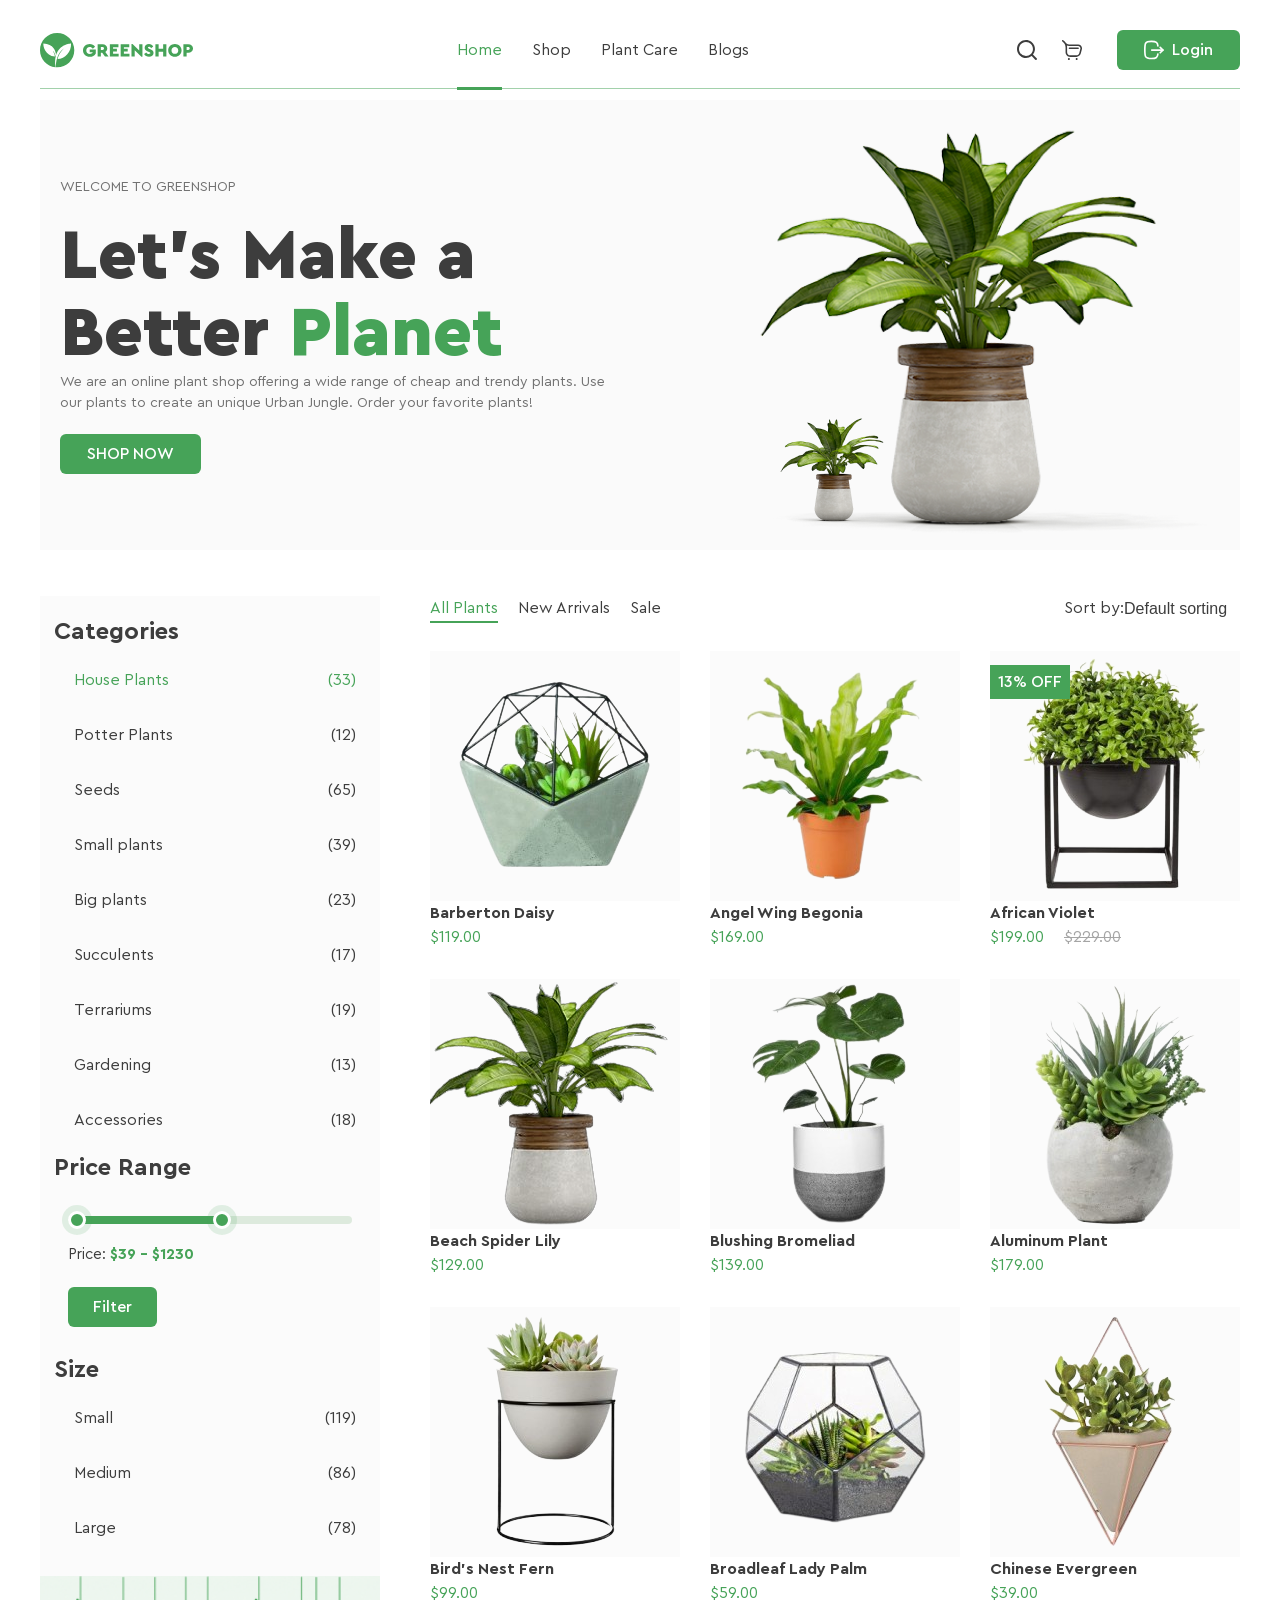
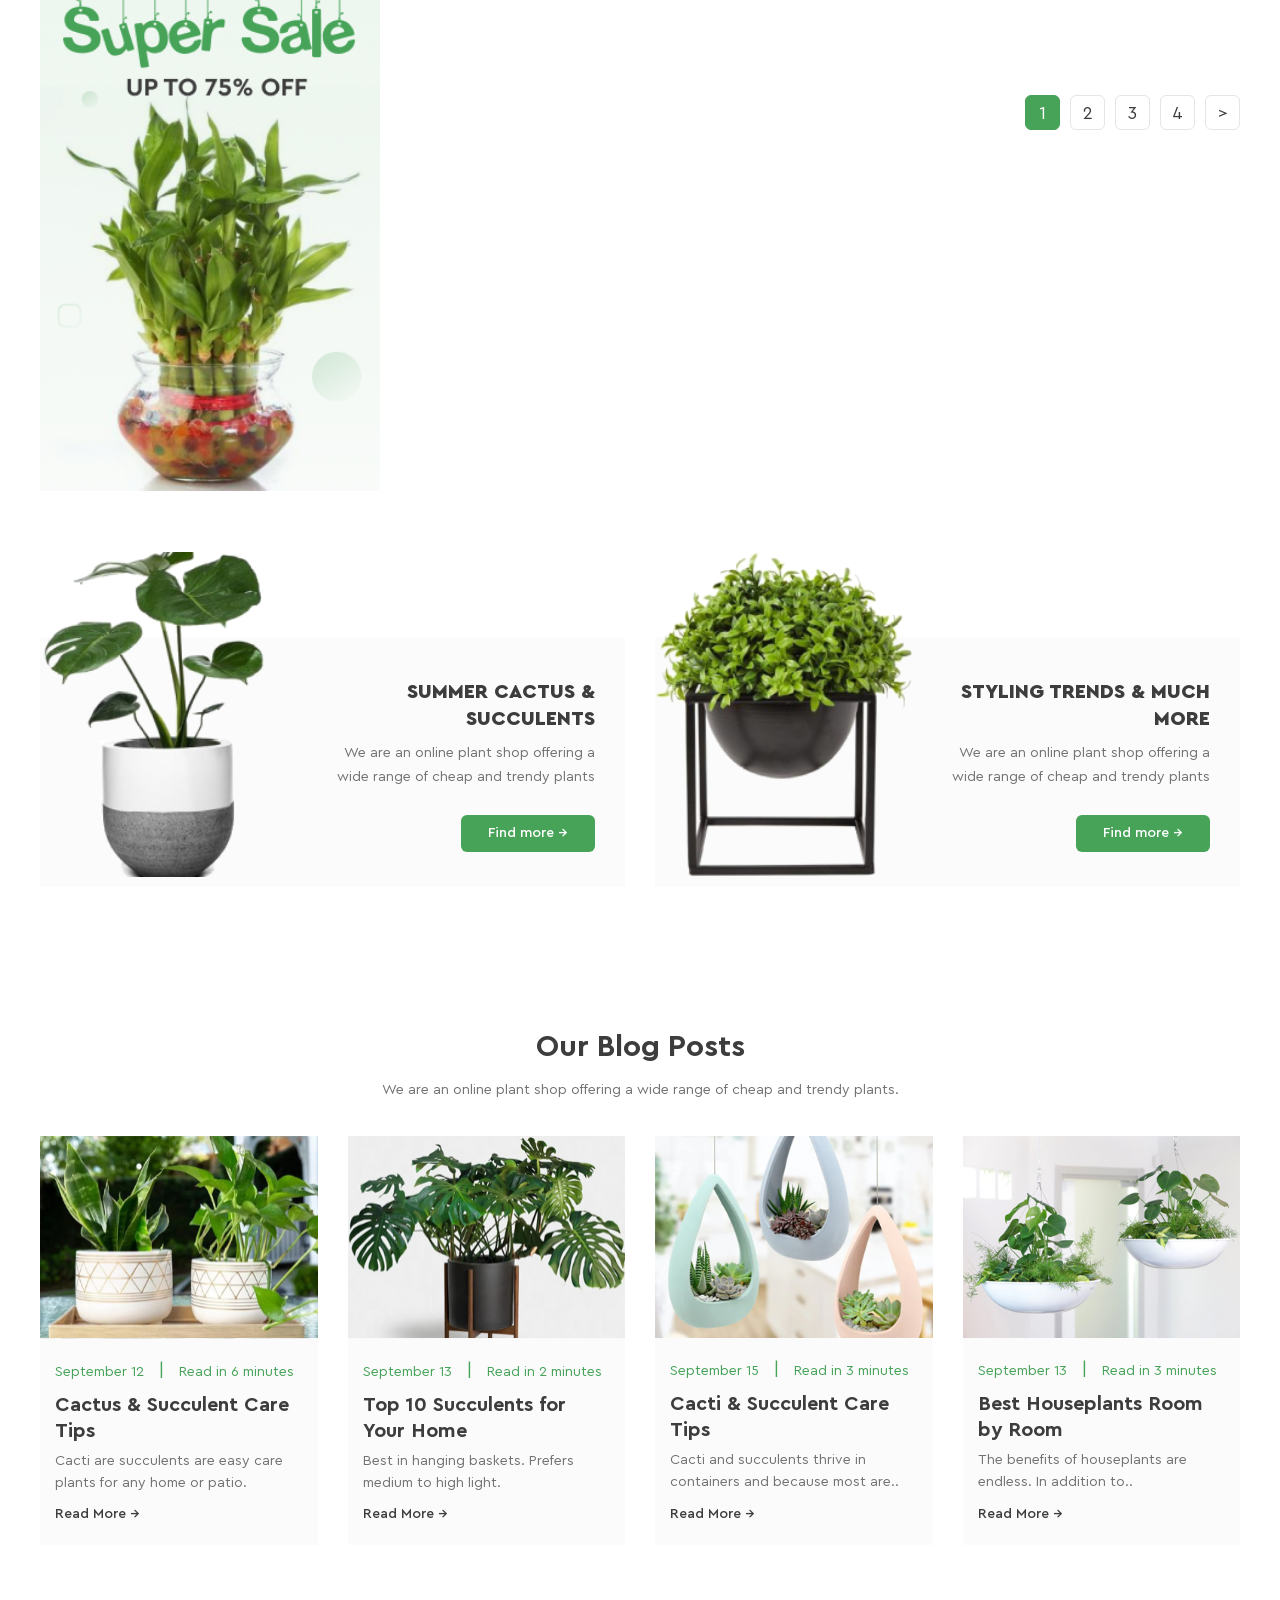
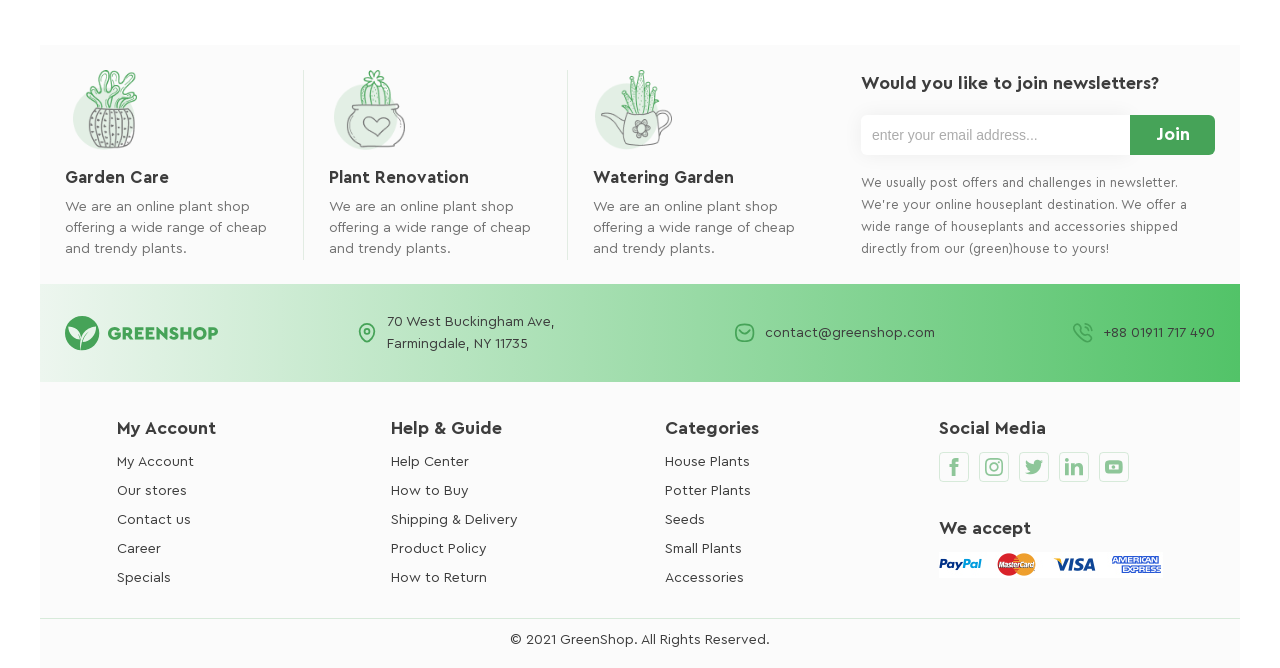
==== commit 12868d54: "Lesson 12: svg sprite, hover effects, remake registration page" ====
--- a/index.html
+++ b/index.html
@@ -49,18 +49,33 @@
             </li>
           </ul>
         </nav>
-        <a href="registration.html" class="btn">
-          <img
-            src="images/Logout copy.svg"
-            alt="Login button"
-            class="btn-icon"
-          />
-          Login
-        </a>
+
+        <div class="header-right">
+          <div class="header-allicons">
+            <a href="#">
+              <svg class="header-icon">
+                <use href="icons/sprite.svg#icon-search-vector"></use>
+              </svg>
+            </a>
+
+            <a href="#">
+              <svg class="header-icon">
+                <use href="icons/sprite.svg#icon-cart-vector"></use>
+              </svg>
+            </a>
+          </div>
+
+          <a href="registration.html" class="btn">
+            <svg class="btn-icon">
+              <use href="icons/sprite.svg#icon-logout"></use>
+            </svg>
+            Login
+          </a>
+        </div>
       </div>
     </header>
 
-    <main>
+    <main class="index-html">
       <section id="home" class="mainBanner">
         <div class="container">
           <div class="bannerTxt">
@@ -188,27 +203,28 @@
                 </select>
               </div>
             </div>
-
             <div class="allProducts">
               <ul>
                 <li class="productCard">
                   <div class="productImage">
                     <img src="images/p1.png" alt="Photo of Barberton Daisy" />
                     <div class="productActions">
-                      <a href="#">
-                        <img src="images/cart-vector.svg" alt="Add to cart" />
-                      </a>
-                      <a href="#">
-                        <img
-                          src="images/wishlist-vector.svg"
-                          alt="Add to favorites"
-                        />
-                      </a>
-                      <a href="#">
-                        <img
-                          src="images/search-vector.svg"
-                          alt="View details"
-                        />
+                      <a href="#" aria-label="Add to cart">
+                        <svg class="product-action-icon">
+                          <use href="icons/sprite.svg#icon-cart-vector"></use>
+                        </svg>
+                      </a>
+                      <a href="#" aria-label="Add to favorites">
+                        <svg class="product-action-icon">
+                          <use
+                            href="icons/sprite.svg#icon-wishlist-vector"
+                          ></use>
+                        </svg>
+                      </a>
+                      <a href="#" aria-label="View details">
+                        <svg class="product-action-icon">
+                          <use href="icons/sprite.svg#icon-search-vector"></use>
+                        </svg>
                       </a>
                     </div>
                   </div>
@@ -222,20 +238,22 @@
                       alt="Photo of Angel Wing Begonia"
                     />
                     <div class="productActions">
-                      <a href="#">
-                        <img src="images/cart-vector.svg" alt="Add to cart" />
-                      </a>
-                      <a href="#">
-                        <img
-                          src="images/wishlist-vector.svg"
-                          alt="Add to favorites"
-                        />
-                      </a>
-                      <a href="#">
-                        <img
-                          src="images/search-vector.svg"
-                          alt="View details"
-                        />
+                      <a href="#" aria-label="Add to cart">
+                        <svg class="product-action-icon">
+                          <use href="icons/sprite.svg#icon-cart-vector"></use>
+                        </svg>
+                      </a>
+                      <a href="#" aria-label="Add to favorites">
+                        <svg class="product-action-icon">
+                          <use
+                            href="icons/sprite.svg#icon-wishlist-vector"
+                          ></use>
+                        </svg>
+                      </a>
+                      <a href="#" aria-label="View details">
+                        <svg class="product-action-icon">
+                          <use href="icons/sprite.svg#icon-search-vector"></use>
+                        </svg>
                       </a>
                     </div>
                   </div>
@@ -247,20 +265,22 @@
                     <img src="images/p3.png" alt="Photo of African Violet" />
                     <span class="saleBadge">13% OFF</span>
                     <div class="productActions">
-                      <a href="#">
-                        <img src="images/cart-vector.svg" alt="Add to cart" />
-                      </a>
-                      <a href="#">
-                        <img
-                          src="images/wishlist-vector.svg"
-                          alt="Add to favorites"
-                        />
-                      </a>
-                      <a href="#">
-                        <img
-                          src="images/search-vector.svg"
-                          alt="View details"
-                        />
+                      <a href="#" aria-label="Add to cart">
+                        <svg class="product-action-icon">
+                          <use href="icons/sprite.svg#icon-cart-vector"></use>
+                        </svg>
+                      </a>
+                      <a href="#" aria-label="Add to favorites">
+                        <svg class="product-action-icon">
+                          <use
+                            href="icons/sprite.svg#icon-wishlist-vector"
+                          ></use>
+                        </svg>
+                      </a>
+                      <a href="#" aria-label="View details">
+                        <svg class="product-action-icon">
+                          <use href="icons/sprite.svg#icon-search-vector"></use>
+                        </svg>
                       </a>
                     </div>
                   </div>
@@ -272,20 +292,22 @@
                   <div class="productImage">
                     <img src="images/p4.png" alt="Photo of Beach Spider Lily" />
                     <div class="productActions">
-                      <a href="#">
-                        <img src="images/cart-vector.svg" alt="Add to cart" />
-                      </a>
-                      <a href="#">
-                        <img
-                          src="images/wishlist-vector.svg"
-                          alt="Add to favorites"
-                        />
-                      </a>
-                      <a href="#">
-                        <img
-                          src="images/search-vector.svg"
-                          alt="View details"
-                        />
+                      <a href="#" aria-label="Add to cart">
+                        <svg class="product-action-icon">
+                          <use href="icons/sprite.svg#icon-cart-vector"></use>
+                        </svg>
+                      </a>
+                      <a href="#" aria-label="Add to favorites">
+                        <svg class="product-action-icon">
+                          <use
+                            href="icons/sprite.svg#icon-wishlist-vector"
+                          ></use>
+                        </svg>
+                      </a>
+                      <a href="#" aria-label="View details">
+                        <svg class="product-action-icon">
+                          <use href="icons/sprite.svg#icon-search-vector"></use>
+                        </svg>
                       </a>
                     </div>
                   </div>
@@ -299,20 +321,22 @@
                       alt="Photo of Blushing Bromeliad"
                     />
                     <div class="productActions">
-                      <a href="#">
-                        <img src="images/cart-vector.svg" alt="Add to cart" />
-                      </a>
-                      <a href="#">
-                        <img
-                          src="images/wishlist-vector.svg"
-                          alt="Add to favorites"
-                        />
-                      </a>
-                      <a href="#">
-                        <img
-                          src="images/search-vector.svg"
-                          alt="View details"
-                        />
+                      <a href="#" aria-label="Add to cart">
+                        <svg class="product-action-icon">
+                          <use href="icons/sprite.svg#icon-cart-vector"></use>
+                        </svg>
+                      </a>
+                      <a href="#" aria-label="Add to favorites">
+                        <svg class="product-action-icon">
+                          <use
+                            href="icons/sprite.svg#icon-wishlist-vector"
+                          ></use>
+                        </svg>
+                      </a>
+                      <a href="#" aria-label="View details">
+                        <svg class="product-action-icon">
+                          <use href="icons/sprite.svg#icon-search-vector"></use>
+                        </svg>
                       </a>
                     </div>
                   </div>
@@ -323,20 +347,22 @@
                   <div class="productImage">
                     <img src="images/p6.png" alt="Photo of Aluminum Plant" />
                     <div class="productActions">
-                      <a href="#">
-                        <img src="images/cart-vector.svg" alt="Add to cart" />
-                      </a>
-                      <a href="#">
-                        <img
-                          src="images/wishlist-vector.svg"
-                          alt="Add to favorites"
-                        />
-                      </a>
-                      <a href="#">
-                        <img
-                          src="images/search-vector.svg"
-                          alt="View details"
-                        />
+                      <a href="#" aria-label="Add to cart">
+                        <svg class="product-action-icon">
+                          <use href="icons/sprite.svg#icon-cart-vector"></use>
+                        </svg>
+                      </a>
+                      <a href="#" aria-label="Add to favorites">
+                        <svg class="product-action-icon">
+                          <use
+                            href="icons/sprite.svg#icon-wishlist-vector"
+                          ></use>
+                        </svg>
+                      </a>
+                      <a href="#" aria-label="View details">
+                        <svg class="product-action-icon">
+                          <use href="icons/sprite.svg#icon-search-vector"></use>
+                        </svg>
                       </a>
                     </div>
                   </div>
@@ -347,20 +373,22 @@
                   <div class="productImage">
                     <img src="images/p7.png" alt="Photo of Bird's Nest Fern" />
                     <div class="productActions">
-                      <a href="#">
-                        <img src="images/cart-vector.svg" alt="Add to cart" />
-                      </a>
-                      <a href="#">
-                        <img
-                          src="images/wishlist-vector.svg"
-                          alt="Add to favorites"
-                        />
-                      </a>
-                      <a href="#">
-                        <img
-                          src="images/search-vector.svg"
-                          alt="View details"
-                        />
+                      <a href="#" aria-label="Add to cart">
+                        <svg class="product-action-icon">
+                          <use href="icons/sprite.svg#icon-cart-vector"></use>
+                        </svg>
+                      </a>
+                      <a href="#" aria-label="Add to favorites">
+                        <svg class="product-action-icon">
+                          <use
+                            href="icons/sprite.svg#icon-wishlist-vector"
+                          ></use>
+                        </svg>
+                      </a>
+                      <a href="#" aria-label="View details">
+                        <svg class="product-action-icon">
+                          <use href="icons/sprite.svg#icon-search-vector"></use>
+                        </svg>
                       </a>
                     </div>
                   </div>
@@ -374,20 +402,22 @@
                       alt="Photo of Broadleaf Lady Palm"
                     />
                     <div class="productActions">
-                      <a href="#">
-                        <img src="images/cart-vector.svg" alt="Add to cart" />
-                      </a>
-                      <a href="#">
-                        <img
-                          src="images/wishlist-vector.svg"
-                          alt="Add to favorites"
-                        />
-                      </a>
-                      <a href="#">
-                        <img
-                          src="images/search-vector.svg"
-                          alt="View details"
-                        />
+                      <a href="#" aria-label="Add to cart">
+                        <svg class="product-action-icon">
+                          <use href="icons/sprite.svg#icon-cart-vector"></use>
+                        </svg>
+                      </a>
+                      <a href="#" aria-label="Add to favorites">
+                        <svg class="product-action-icon">
+                          <use
+                            href="icons/sprite.svg#icon-wishlist-vector"
+                          ></use>
+                        </svg>
+                      </a>
+                      <a href="#" aria-label="View details">
+                        <svg class="product-action-icon">
+                          <use href="icons/sprite.svg#icon-search-vector"></use>
+                        </svg>
                       </a>
                     </div>
                   </div>
@@ -398,20 +428,22 @@
                   <div class="productImage">
                     <img src="images/p9.png" alt="Photo of Chinese Evergreen" />
                     <div class="productActions">
-                      <a href="#">
-                        <img src="images/cart-vector.svg" alt="Add to cart" />
-                      </a>
-                      <a href="#">
-                        <img
-                          src="images/wishlist-vector.svg"
-                          alt="Add to favorites"
-                        />
-                      </a>
-                      <a href="#">
-                        <img
-                          src="images/search-vector.svg"
-                          alt="View details"
-                        />
+                      <a href="#" aria-label="Add to cart">
+                        <svg class="product-action-icon">
+                          <use href="icons/sprite.svg#icon-cart-vector"></use>
+                        </svg>
+                      </a>
+                      <a href="#" aria-label="Add to favorites">
+                        <svg class="product-action-icon">
+                          <use
+                            href="icons/sprite.svg#icon-wishlist-vector"
+                          ></use>
+                        </svg>
+                      </a>
+                      <a href="#" aria-label="View details">
+                        <svg class="product-action-icon">
+                          <use href="icons/sprite.svg#icon-search-vector"></use>
+                        </svg>
                       </a>
                     </div>
                   </div>
@@ -611,17 +643,23 @@
           </a>
         </div>
         <div class="contact-item">
-          <img src="images/Location.svg" alt="Location icon" />
+          <svg class="contact-icon">
+            <use href="icons/sprite.svg#icon-location"></use>
+          </svg>
           <a href="https://maps.google.com" target="_blank">
             70 West Buckingham Ave, Farmingdale, NY 11735
           </a>
         </div>
         <div class="contact-item">
-          <img src="images/Message.svg" alt="Message icon" />
+          <svg class="contact-icon">
+            <use href="icons/sprite.svg#icon-message"></use>
+          </svg>
           <a href="mailto:contact@greenshop.com">contact@greenshop.com</a>
         </div>
         <div class="contact-item">
-          <img src="images/Calling.svg" alt="Call icon" />
+          <svg class="contact-icon">
+            <use href="icons/sprite.svg#icon-calling"></use>
+          </svg>
           <a href="tel:+8801911717490">+88 01911 717 490</a>
         </div>
       </div>
@@ -661,19 +699,29 @@
           <h3>Social Media</h3>
           <div class="social-list">
             <a href="#" aria-label="Facebook">
-              <img src="images/Facebook.svg" alt="Facebook" />
+              <svg class="social-icon">
+                <use href="icons/sprite.svg#icon-facebook"></use>
+              </svg>
             </a>
             <a href="#" aria-label="Instagram">
-              <img src="images/Instagram.svg" alt="Instagram" />
+              <svg class="social-icon">
+                <use href="icons/sprite.svg#icon-instagram"></use>
+              </svg>
             </a>
             <a href="#" aria-label="Twitter">
-              <img src="images/Twitter.svg" alt="Twitter" />
+              <svg class="social-icon">
+                <use href="icons/sprite.svg#icon-twitter"></use>
+              </svg>
             </a>
             <a href="#" aria-label="LinkedIn">
-              <img src="images/Linkedin.svg" alt="Linkedin" />
+              <svg class="social-icon">
+                <use href="icons/sprite.svg#icon-linkedin"></use>
+              </svg>
             </a>
             <a href="#" aria-label="Union">
-              <img src="images/Union.svg" alt="Union" />
+              <svg class="social-icon">
+                <use href="icons/sprite.svg#icon-union"></use>
+              </svg>
             </a>
           </div>
 
--- a/styles/style.css
+++ b/styles/style.css
@@ -48,7 +48,7 @@
     margin-bottom: 10px;
 }
 
-main {
+.index-html {
     padding-top: 100px;
 }
 
@@ -71,11 +71,18 @@
     background: transparent;
     padding: 0;
     cursor: pointer;
-    transition: transform 0.3s ease;
+    transition: transform 0.3s;
+    color: #46A358;
 }
 
 .close-button:hover {
-    transform: scale(1.1);
+    transform: scale(1.2);
+}
+
+.close-icon {
+    width: 16px;
+    height: 16px;
+    display: block;
 }
 
 .auth-switch {
@@ -224,16 +231,22 @@
     font-weight: 500;
     color: #727272;
     cursor: pointer;
-    transition: transform 0.3s ease, border-color 0.3s ease;
+    transition: border-color 0.3s ease, box-shadow 0.3s ease, background-color 0.3s ease;
 }
 
 .chose-social:hover {
-    transform: scale(1.02);
     border-color: #717171;
-}
-
-.chose-social img {
+    box-shadow: 0 2px 8px rgba(0, 0, 0, 0.08);
+}
+
+.chose-social svg {
+    display: block;
     flex-shrink: 0;
+}
+
+.registration-icon {
+    width: 18px;
+    height: 18px;
 }
 
 /* main banner */
@@ -275,6 +288,11 @@
     font-size: 16px;
     font-weight: 500;
     transition: transform 0.3s ease, background-color 0.3s ease;
+}
+
+.btn-icon {
+    width: 20px;
+    height: 20px;
 }
 
 .find-btn {
@@ -388,6 +406,39 @@
     font-weight: 700;
 }
 
+.header-right {
+    display: flex;
+    align-items: center;
+    gap: 30px;
+}
+
+.header-allicons {
+    display: flex;
+    align-items: center;
+    gap: 15px;
+}
+
+.header-allicons a {
+    display: flex;
+    align-items: center;
+    justify-content: center;
+    width: 30px;
+    height: 30px;
+    color: #3D3D3D;
+    transition: color 0.3s ease;
+}
+
+.header-allicons a:hover {
+    color: #46A358;
+}
+
+.header-icon {
+    width: 20px;
+    height: 20px;
+    display: block;
+    flex-shrink: 0;
+}
+
 .bannerTxt,
 .bannerImg {
     flex: 1;
@@ -460,7 +511,7 @@
     display: flex;
     justify-content: space-between;
     align-items: center;
-    margin: 17px 5px 10px 15px; 
+    margin: 5px 5px 5px 15px; 
     padding: 5px 5px;
     /* top right bottom left; */
     line-height: 40px;
@@ -507,7 +558,7 @@
     cursor: pointer;
     background: url('../images/arrow-down.svg') no-repeat right center;
     background-size: 10px 6px;
-    padding-right: 18px;
+    padding-right: 12px;
     transition: color 0.3s ease;
 }
 
@@ -604,18 +655,18 @@
     display: flex;
     align-items: center;
     justify-content: center;
-    transition: 0.3s;
-    border: 2px solid transparent;
-}
-
-.productActions a img {
+    transition: transform 0.3s ease, color 0.3s ease;
+    color: #3D3D3D;}
+
+.productActions a:hover {
+    color: #46A358;
+    transform: scale(1.2);
+}          
+
+.product-action-icon {
     width: 20px;
     height: 20px;
-}
-
-.productActions a:hover {
-    border-color: #46A358;
-    transform: scale(1.2);
+    display: block;
 }
 
 /* sale */
@@ -924,7 +975,7 @@
 }
 
 .newsletter-form button {
-    width: 85px;
+    min-width: 85px;
     height: 40px;
     background-color: #46A358;
     color: #FFFFFF;
@@ -960,7 +1011,7 @@
 .contact-item {
     display: flex;
     align-items: center;
-    gap: 9px;
+    gap: 10px;
     max-width: 240px;
 }
 
@@ -969,8 +1020,14 @@
     line-height: 22px;
 }
 
-.contact-item img {
+.contact-item svg {
     flex-shrink: 0;
+}
+
+.contact-icon {
+    width: 20px;
+    height: 20px;
+    display: block;
 }
 
 .contact-item:first-child a {
@@ -1028,9 +1085,6 @@
     height: 30px;
     border: 1px solid rgba(70, 163, 88, 0.2);
     border-radius: 4px;
-}
-
-.social-list a {
     transition: transform 0.3s ease;
 }
 
@@ -1038,9 +1092,11 @@
     transform: scale(1.1);
 }
 
-.social-list img {
+.social-icon {
     width: 18px;
     height: 18px;
+    display: block;
+    flex-shrink: 0;
 }
 
 .payment-title {
@@ -1125,4 +1181,5 @@
 .filter-btn {
     padding: 8px 25px;
     border-radius: 6px;
-}+}
+
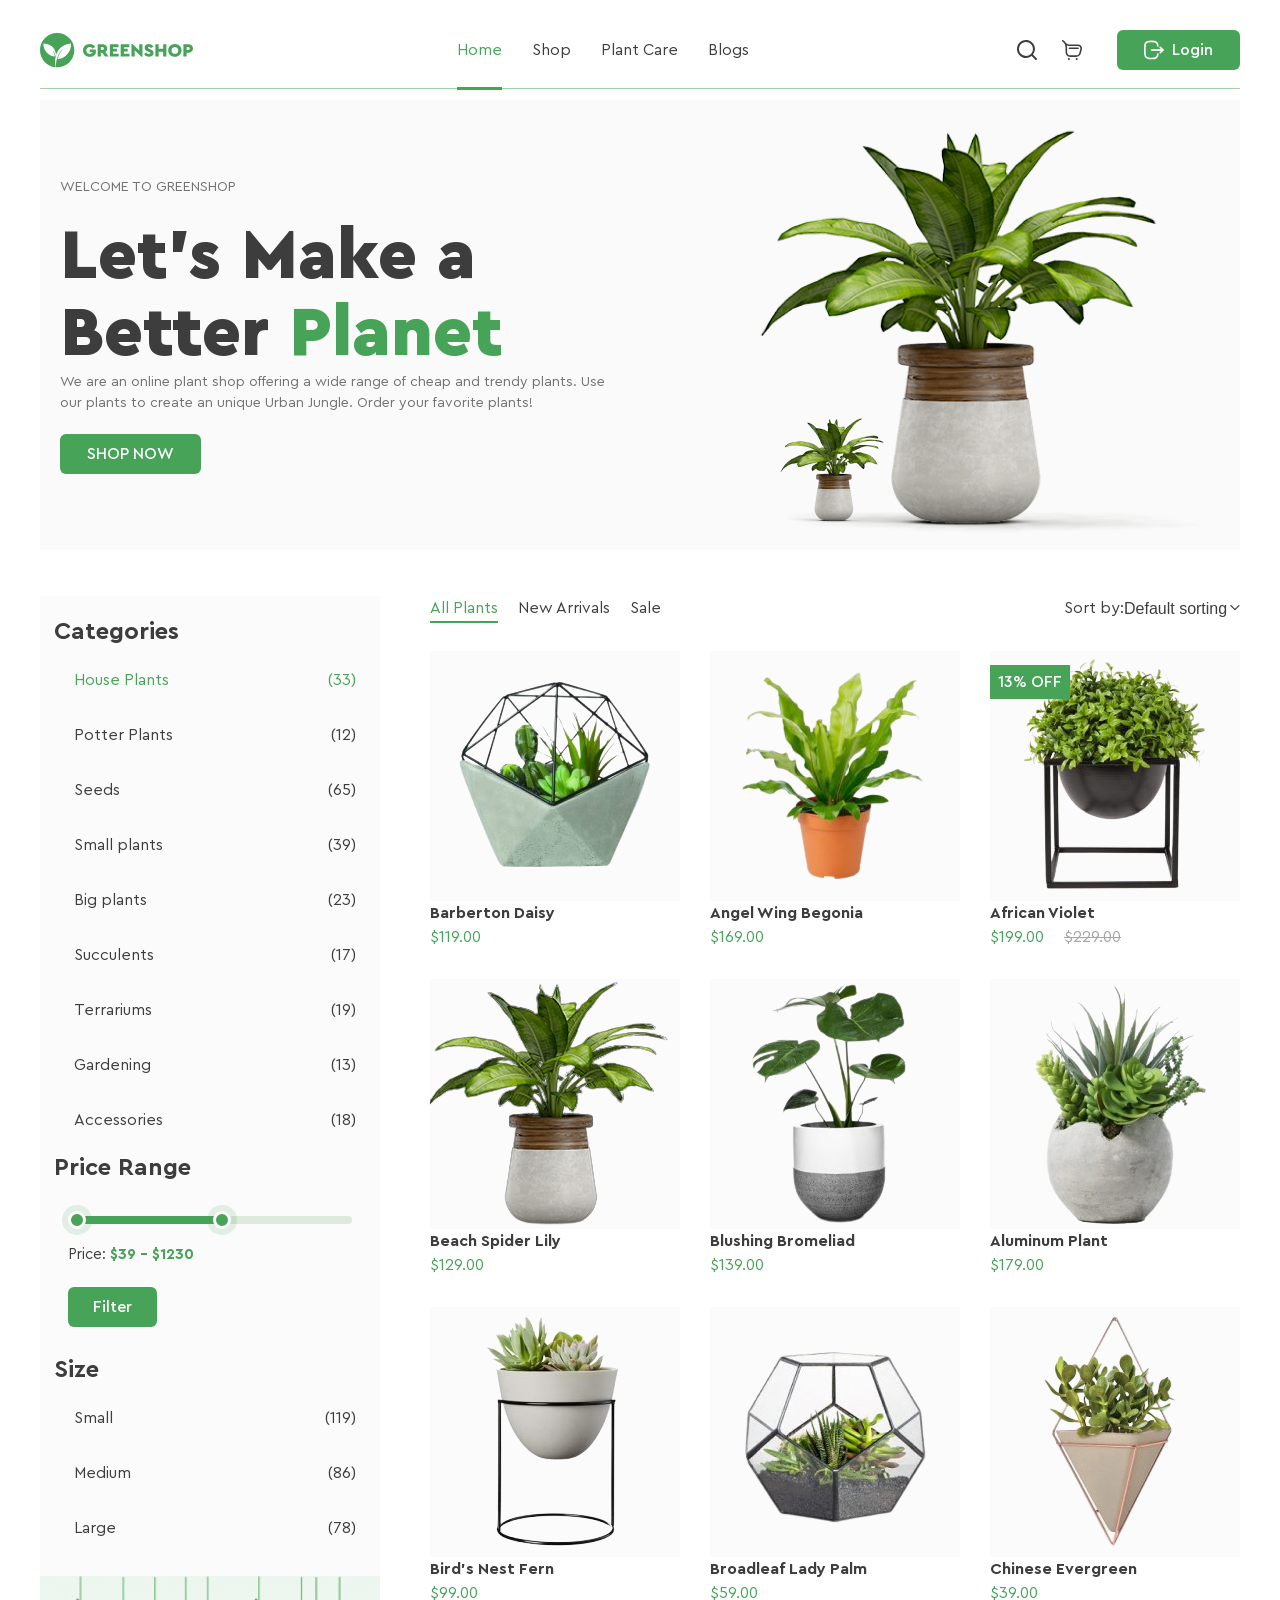
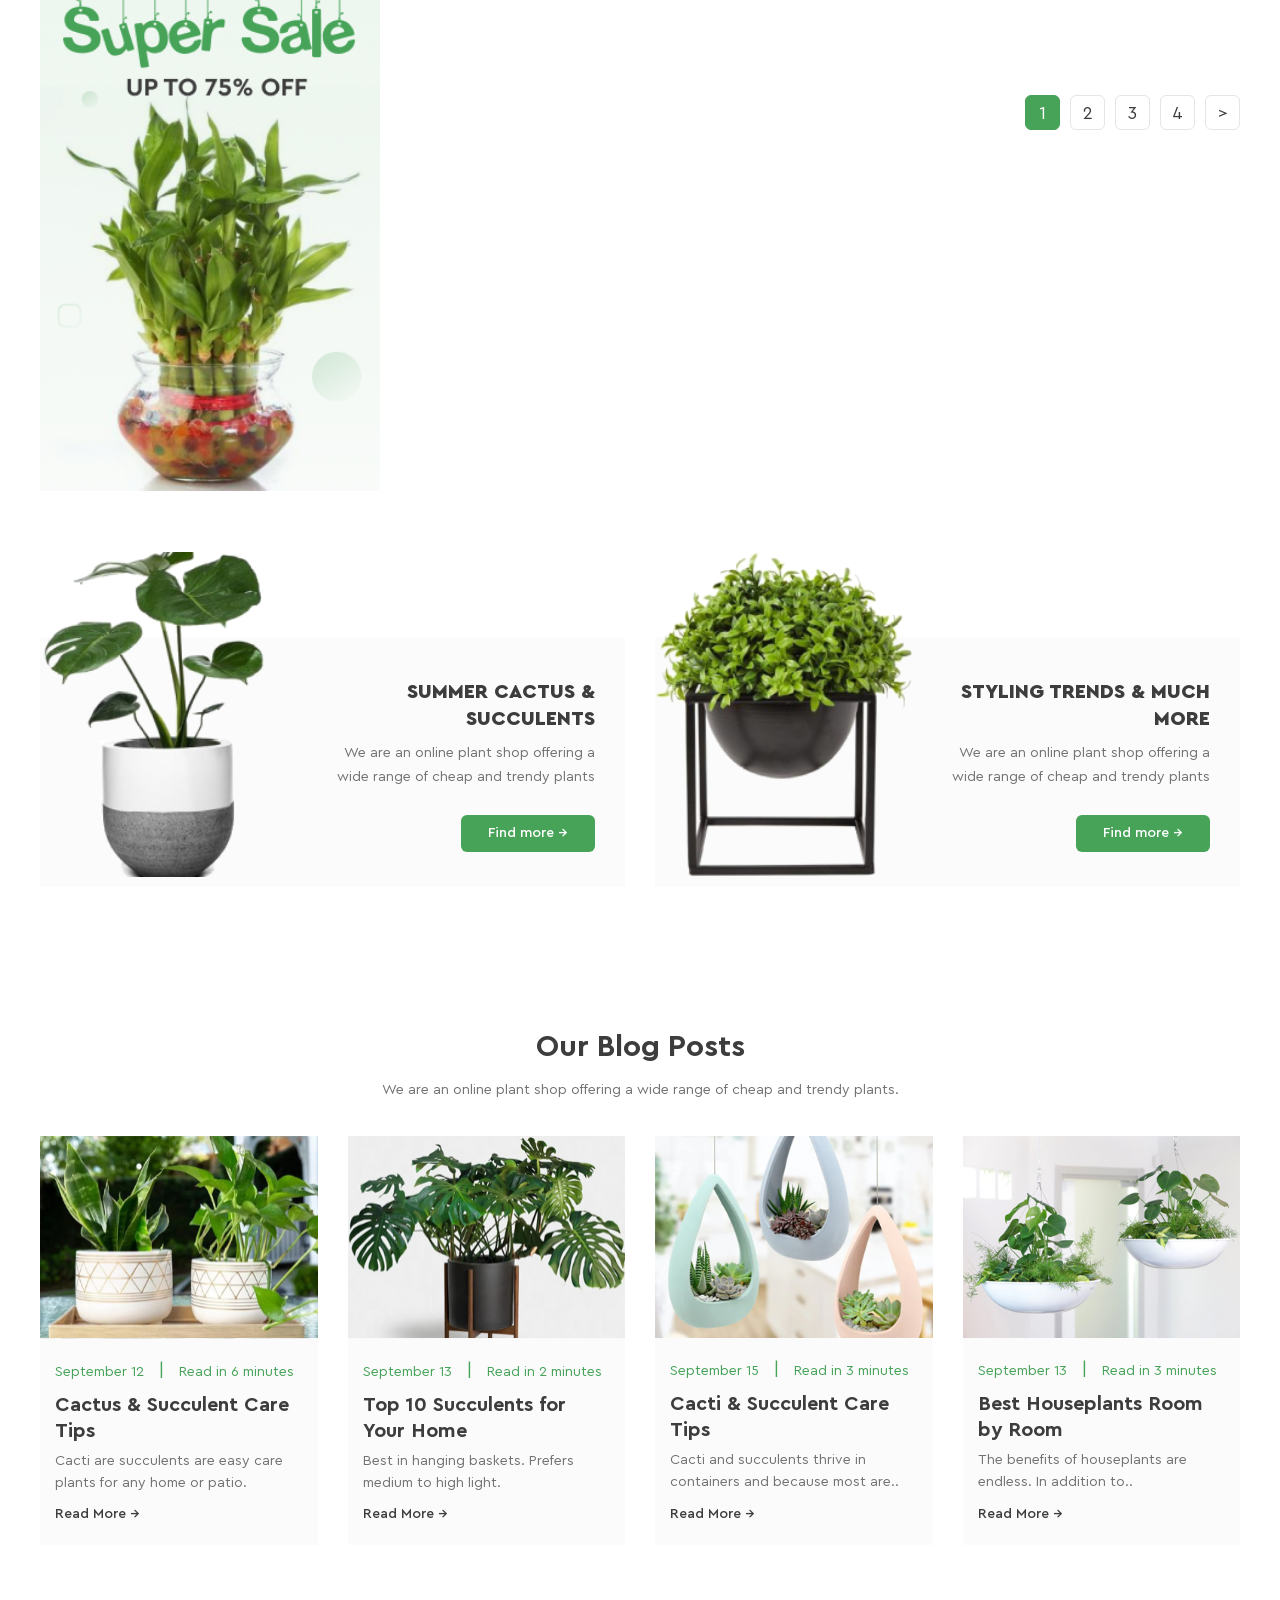
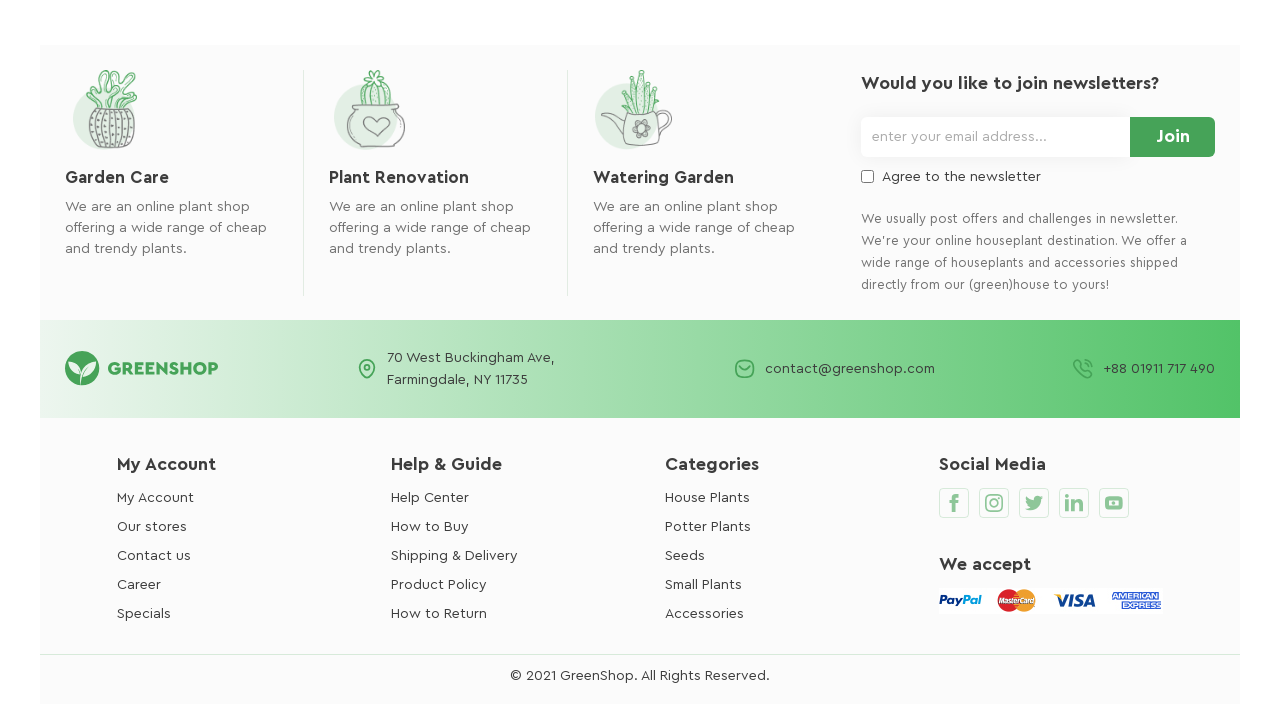
==== commit c15bfd2b: "lesson 13 updates" ====
--- a/index.html
+++ b/index.html
@@ -6,8 +6,16 @@
     <title>Green Shop</title>
     <link rel="stylesheet" href="styles/reset.css" />
     <link rel="stylesheet" href="styles/style.css" />
+    <script src="preloader.js" defer></script>
   </head>
   <body>
+    <div class="preloader-page" id="preloader">
+      <div class="dots-loader">
+        <span></span>
+        <span></span>
+        <span></span>
+      </div>
+    </div>
     <header>
       <div class="container">
         <div class="logo">
@@ -65,7 +73,7 @@
             </a>
           </div>
 
-          <a href="registration.html" class="btn">
+          <a href="registration.html" class="btn" id="login-link">
             <svg class="btn-icon">
               <use href="icons/sprite.svg#icon-logout"></use>
             </svg>
@@ -619,14 +627,25 @@
 
         <div class="footer-newsletter">
           <h3>Would you like to join newsletters?</h3>
-          <form class="newsletter-form">
-            <input
-              type="email"
-              placeholder="enter your email address..."
-              required
-              name="email"
-            />
-            <button type="submit">Join</button>
+          <form class="newsletter-content">
+            <div class="newsletter-form">
+              <input
+                type="email"
+                placeholder="enter your email address..."
+                required
+                name="email"
+              />
+              <button type="submit">Join</button>
+            </div>
+            <div class="newsletter-checkbox">
+              <input
+                type="checkbox"
+                id="subscribeNews"
+                name="subscribe"
+                value="newsletter"
+              />
+              <label for="subscribeNews">Agree to the newsletter</label>
+            </div>
           </form>
           <p>
             We usually post offers and challenges in newsletter. We’re your
--- a/styles/style.css
+++ b/styles/style.css
@@ -950,14 +950,15 @@
 }
 
 .footer-newsletter {
+    display: flex;
+    flex-direction: column;
+    gap: 20px;
     width: 354px;
     flex-shrink: 0;
 }
 
 .newsletter-form {
     display: flex;
-    margin-top: 18px;
-    margin-bottom: 17px;
 }
 
 .newsletter-form input {
@@ -968,6 +969,7 @@
     box-shadow: 0 0 20px rgba(0, 0, 0, 0.06);
     font-size: 14px;
     color: #3D3D3D;
+    font-family: inherit;
 }
 
 .newsletter-form input::placeholder {
@@ -992,6 +994,26 @@
     transform: scale(1.03);
 }
 
+.newsletter-checkbox {
+    display: flex;
+    align-items: center;
+    gap: 8px;
+}
+
+.newsletter-checkbox input {
+    transform: translateY(-1px);
+}
+
+input[type="checkbox"] {
+    accent-color: #46A358;
+}
+
+.newsletter-content {
+    display: flex;
+    flex-direction: column;
+    gap: 10px;
+}
+
 .footer-newsletter p {
     font-size: 13px;
     line-height: 22px;
@@ -1183,3 +1205,53 @@
     border-radius: 6px;
 }
 
+/* preloader */
+
+.preloader-page {
+    position: fixed;
+    inset: 0;
+    background-color: #FBFBFB;
+    display: flex;
+    align-items: center;
+    justify-content: center;
+    z-index: 9999;
+    transition: opacity 0.3s ease;
+}
+
+.preloader-page.hide {
+    opacity: 0;
+    pointer-events: none;
+}
+
+.dots-loader {
+    display: flex;
+    gap: 10px;
+}
+
+.dots-loader span {
+    width: 16px;
+    height: 16px;
+    background-color: #46A358;
+    border-radius: 50%;
+    animation: bounce 0.6s infinite alternate;
+}
+
+.dots-loader span:nth-child(2) {
+    animation-delay: 0.2s;
+}
+
+.dots-loader span:nth-child(3) {
+    animation-delay: 0.4s;
+}
+
+@keyframes bounce {
+    0% {
+        transform: translateY(0);
+        opacity: 0.6;
+    }
+
+    100% {
+        transform: translateY(-12px);
+        opacity: 1;
+    }
+}
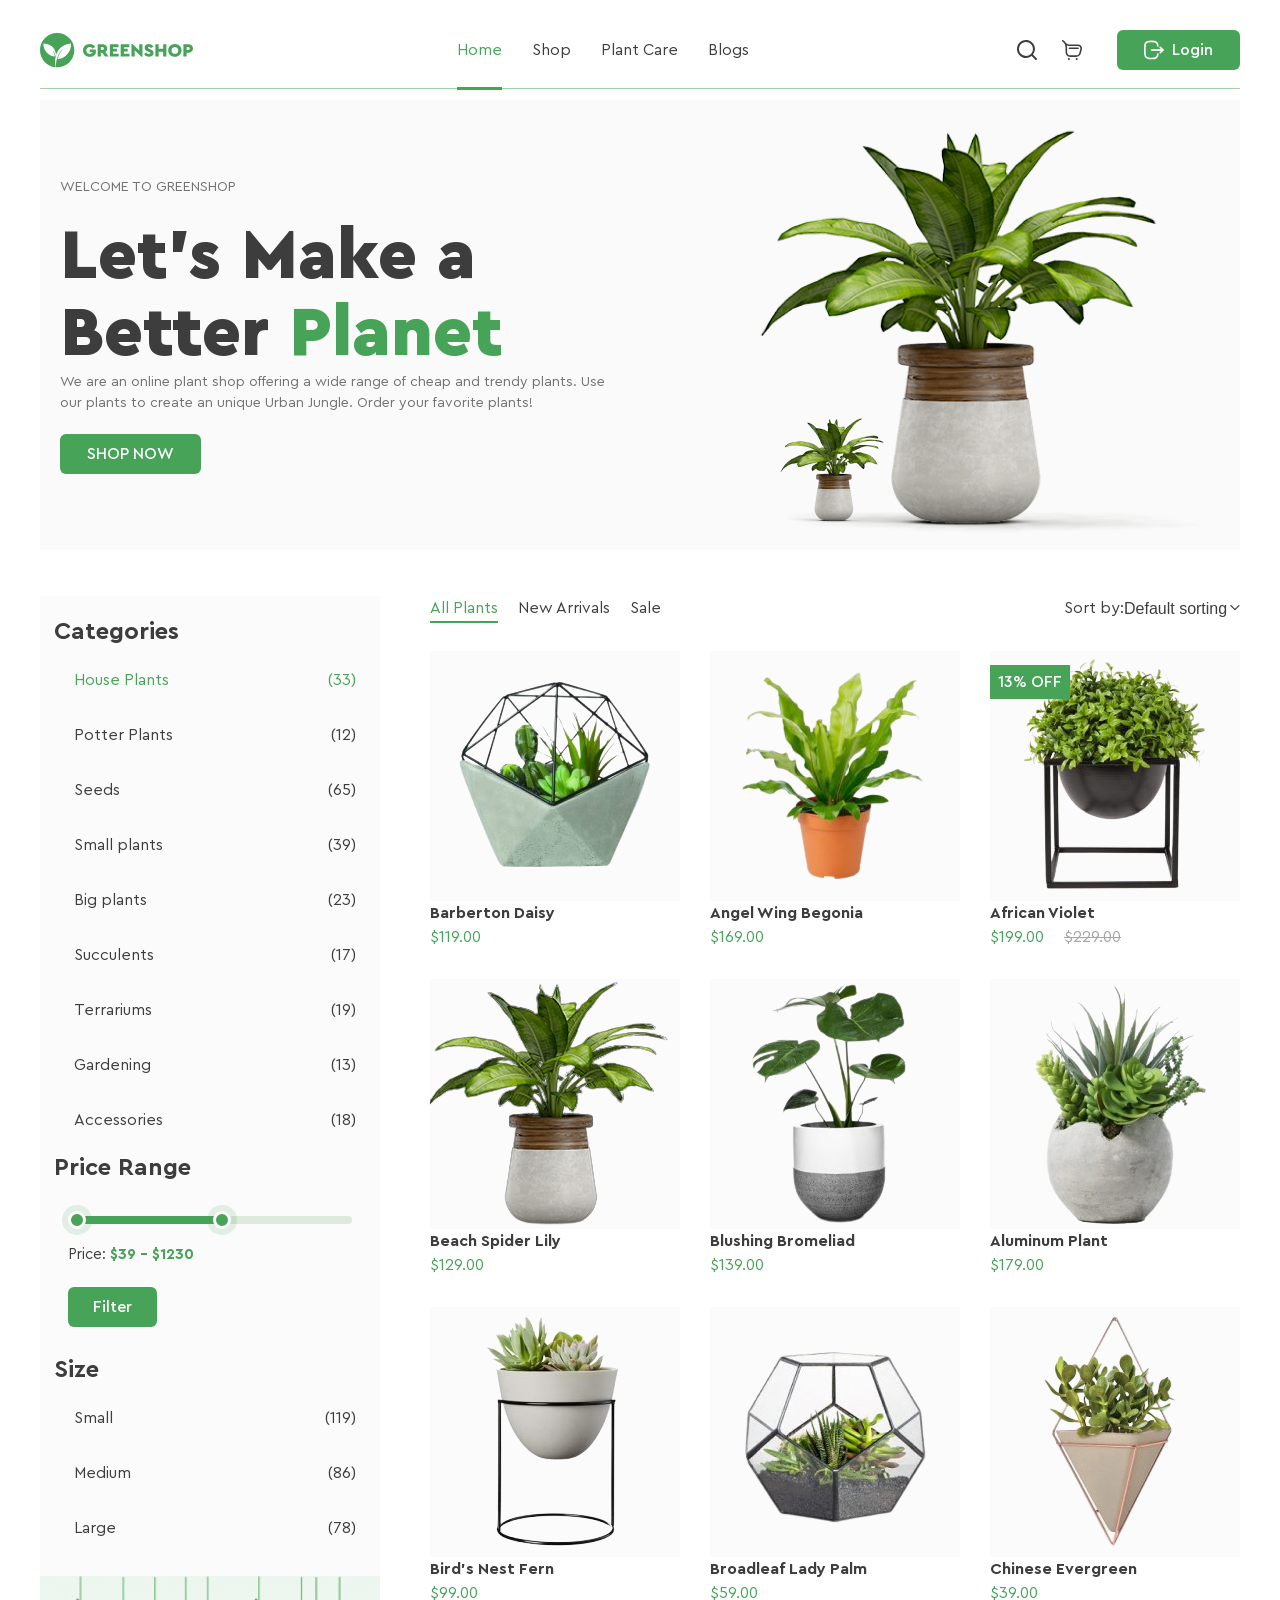
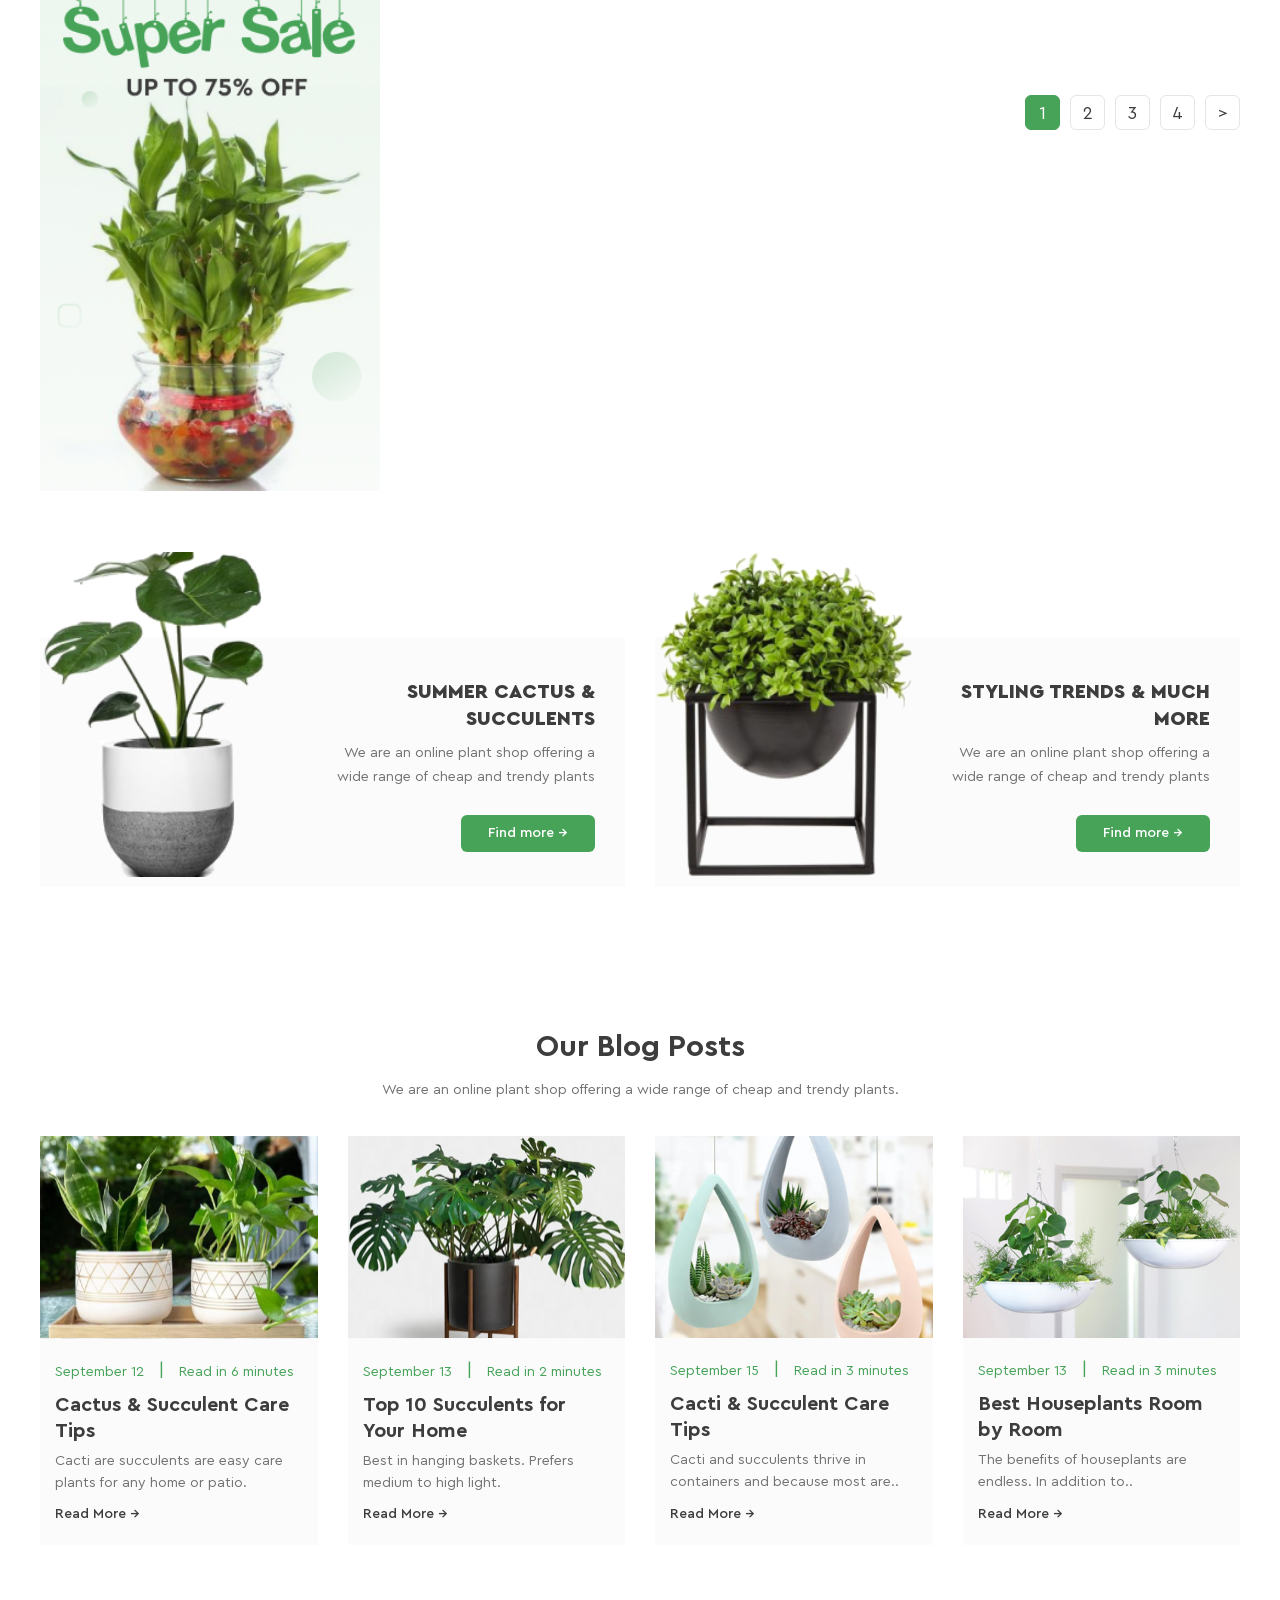
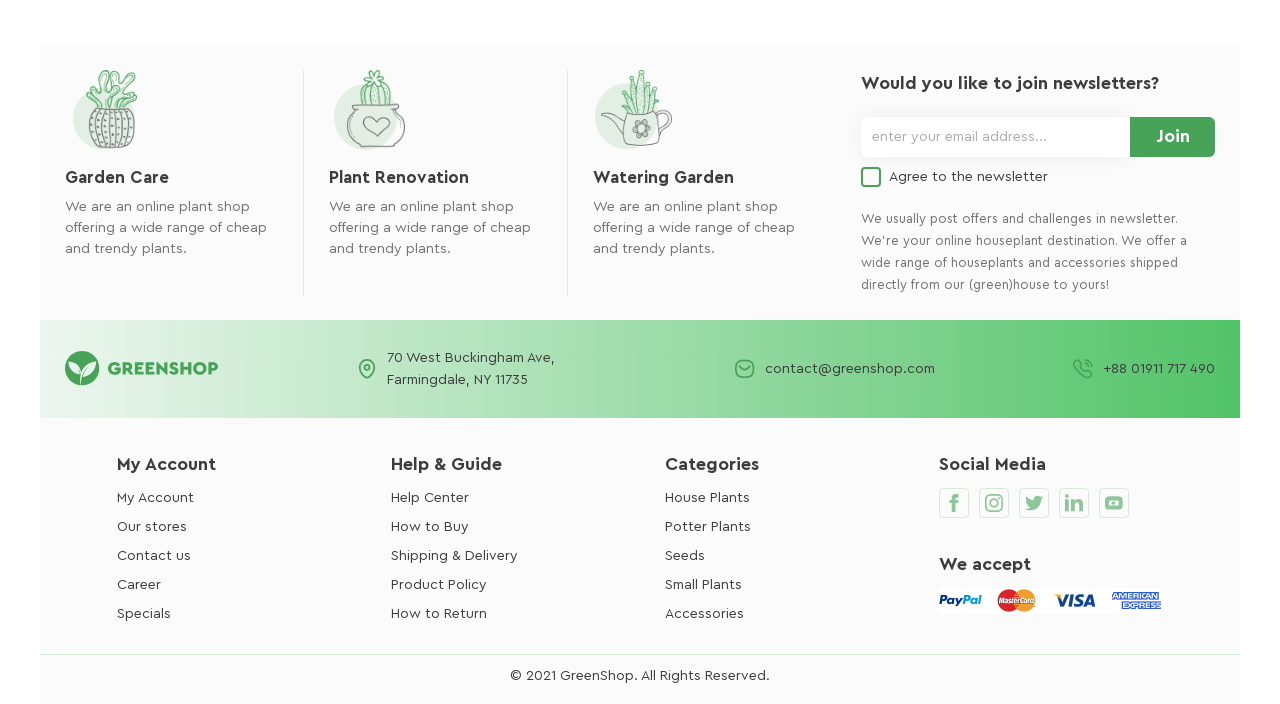
==== commit ca57dae7: "lesson 13 checkbox updates" ====
--- a/index.html
+++ b/index.html
@@ -638,13 +638,11 @@
               <button type="submit">Join</button>
             </div>
             <div class="newsletter-checkbox">
-              <input
-                type="checkbox"
-                id="subscribeNews"
-                name="subscribe"
-                value="newsletter"
-              />
-              <label for="subscribeNews">Agree to the newsletter</label>
+              <label class="checkbox">
+                <input type="checkbox" class="checkbox__input" />
+                <span class="checkbox__box"></span>
+                <span class="checkbox__text">Agree to the newsletter</span>
+              </label>
             </div>
           </form>
           <p>
--- a/styles/style.css
+++ b/styles/style.css
@@ -994,18 +994,52 @@
     transform: scale(1.03);
 }
 
+/* checkbox */
+
 .newsletter-checkbox {
     display: flex;
     align-items: center;
+}
+
+.checkbox {
+    display: flex;
+    align-items: center;
     gap: 8px;
-}
-
-.newsletter-checkbox input {
-    transform: translateY(-1px);
-}
-
-input[type="checkbox"] {
-    accent-color: #46A358;
+    cursor: pointer;
+}
+
+.checkbox__input {
+    display: none;
+}
+
+.checkbox__box {
+    width: 20px;
+    height: 20px;
+    border: 2px solid #46A358;
+    border-radius: 4px;
+    position: relative;
+    transition: all 0.2s ease;
+}
+
+.checkbox__box::after {
+    content: "";
+    position: absolute;
+    width: 5px;
+    height: 9px;
+    border: solid #46A358;
+    border-width: 0 2px 2px 0;
+    top: 2px;
+    left: 5px;
+    transform: rotate(45deg) scale(0);
+    transition: transform 0.2s ease;
+}
+
+.checkbox__input:checked+.checkbox__box::after {
+    transform: rotate(45deg) scale(1);
+}
+
+.checkbox:hover .checkbox__box {
+    border-color: #3d944e;
 }
 
 .newsletter-content {
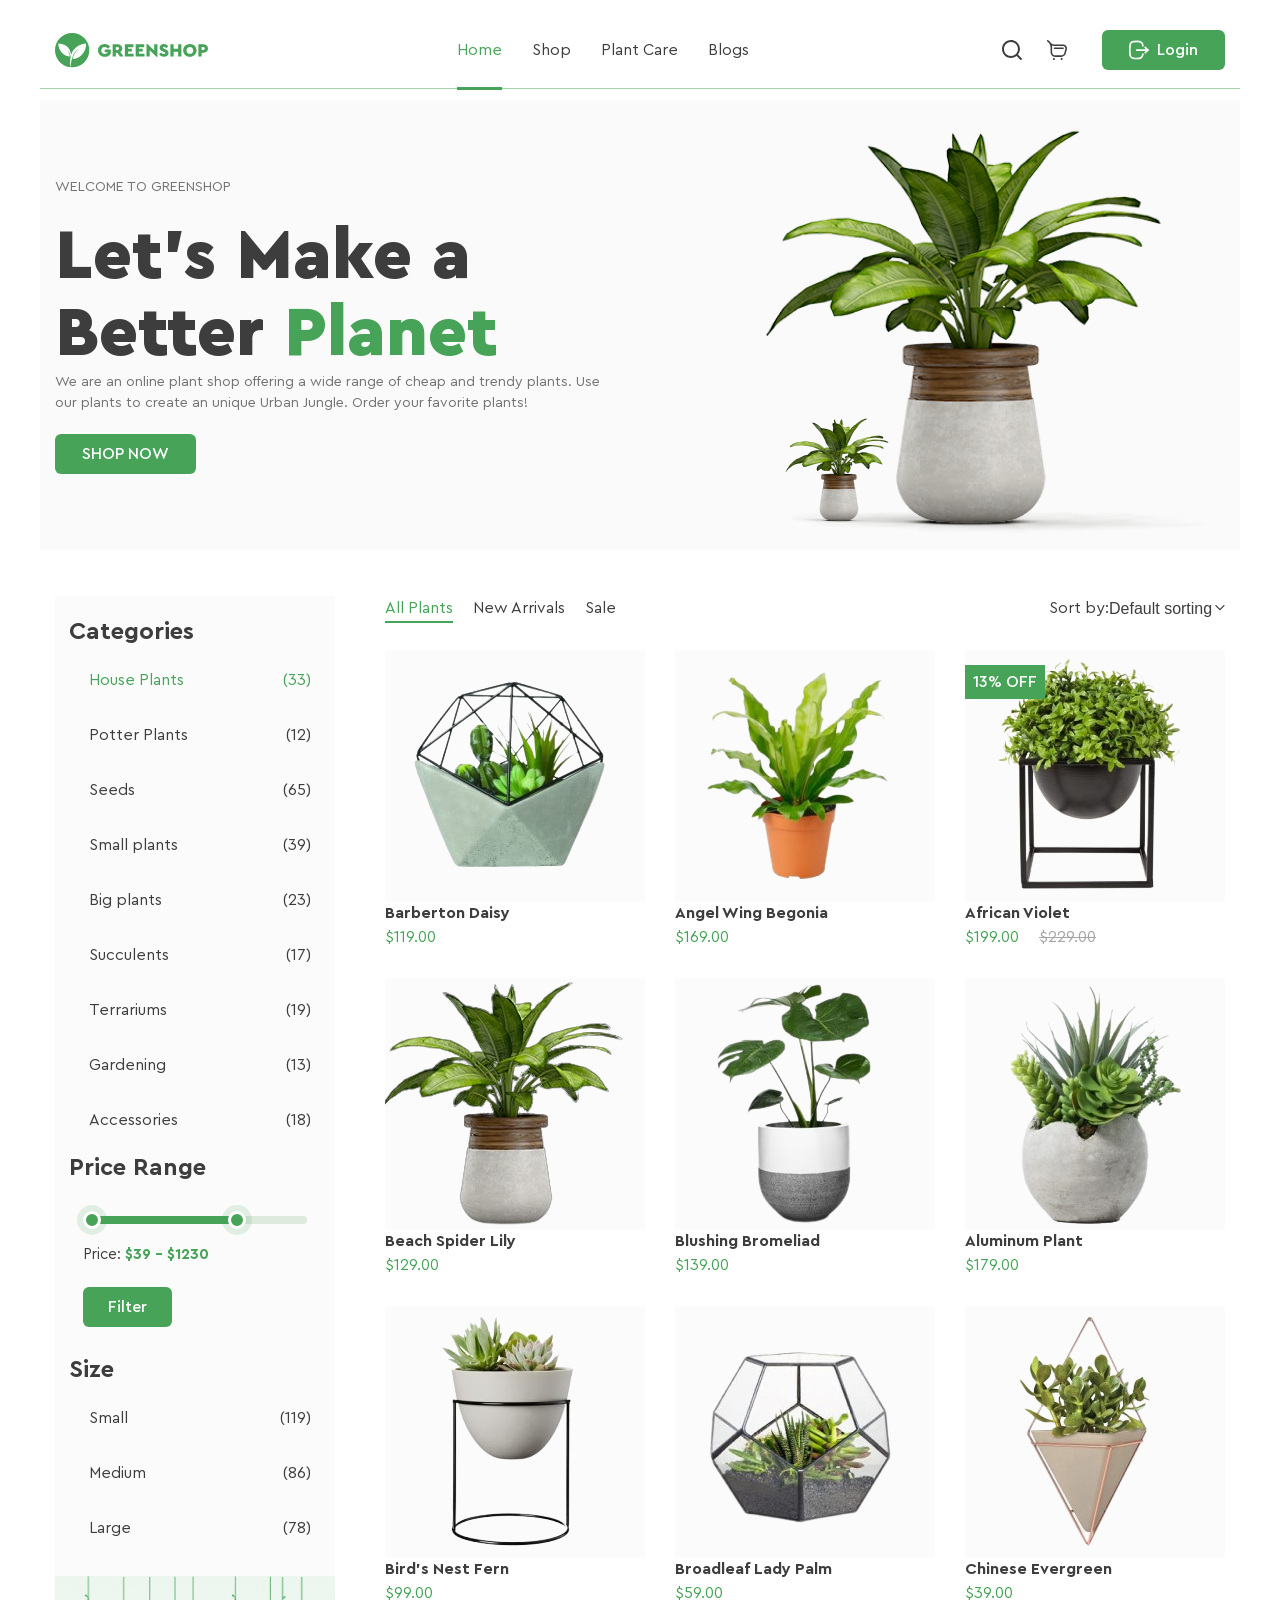
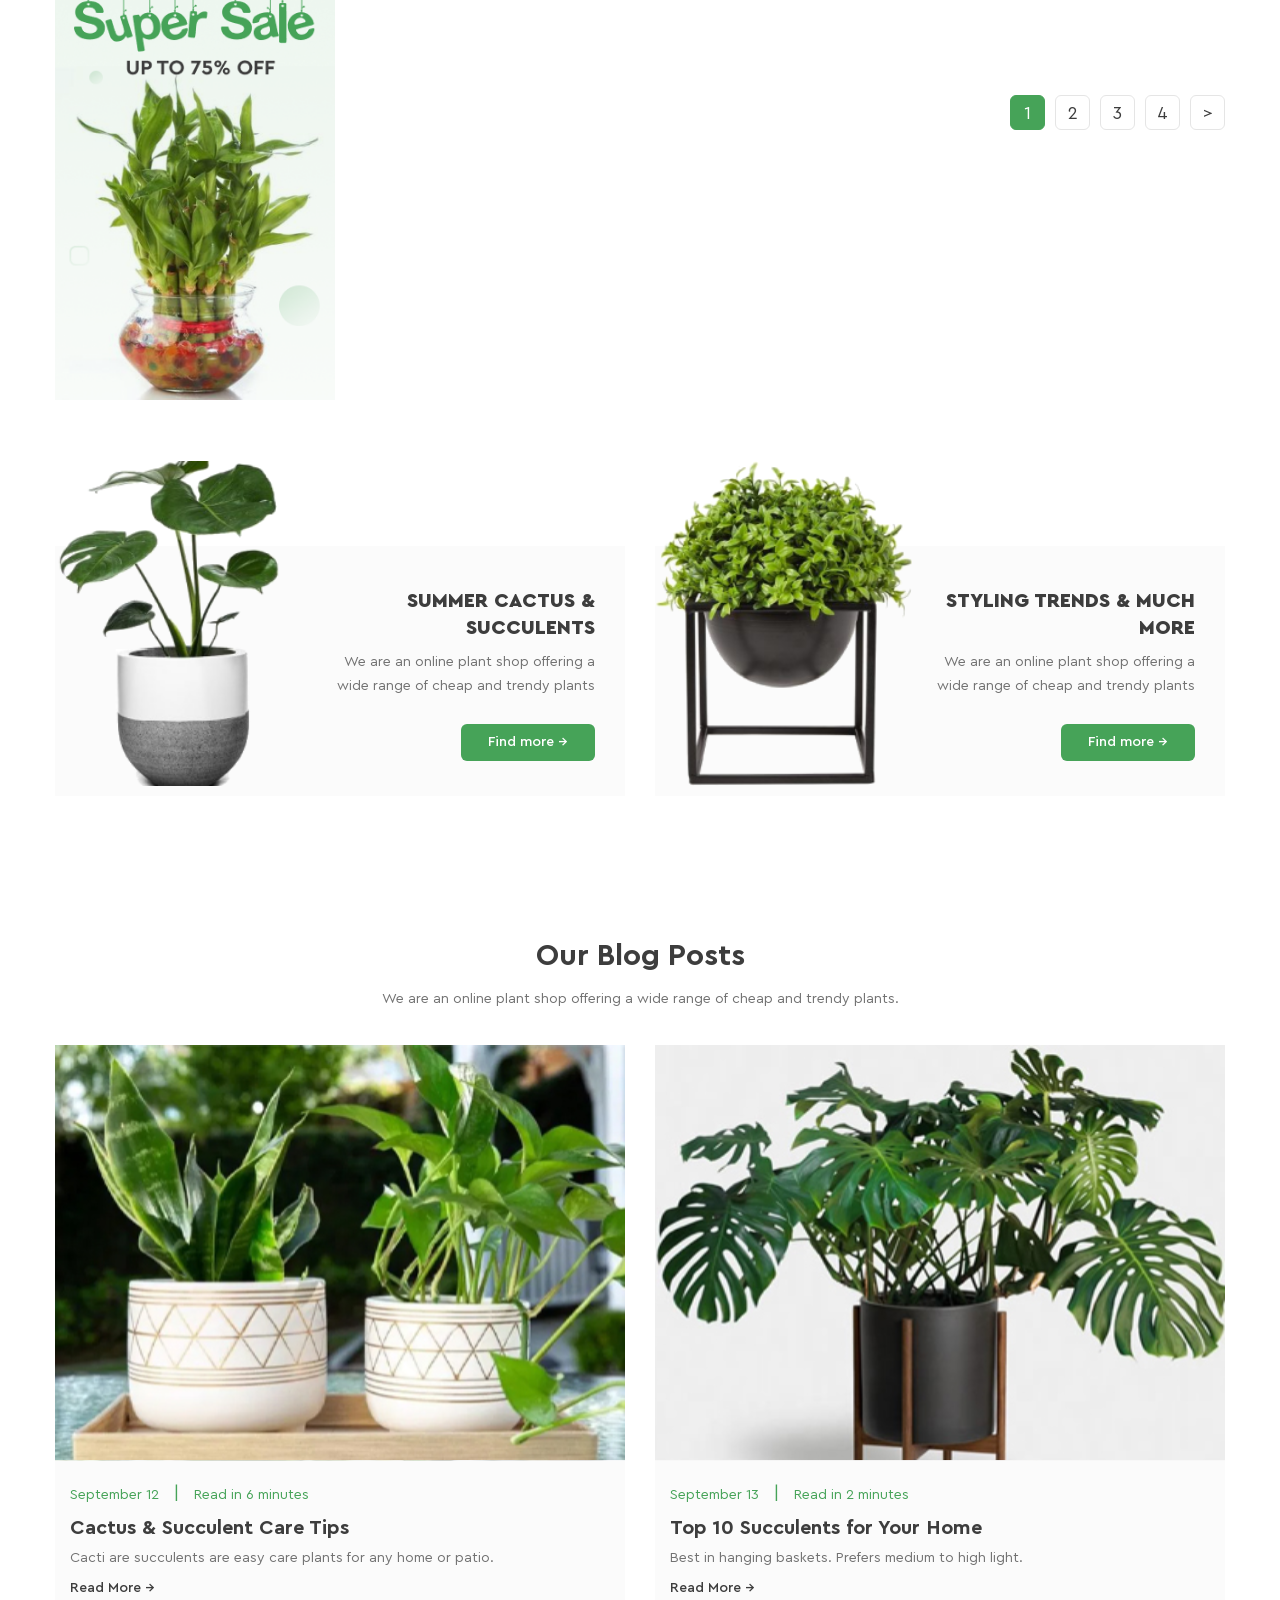
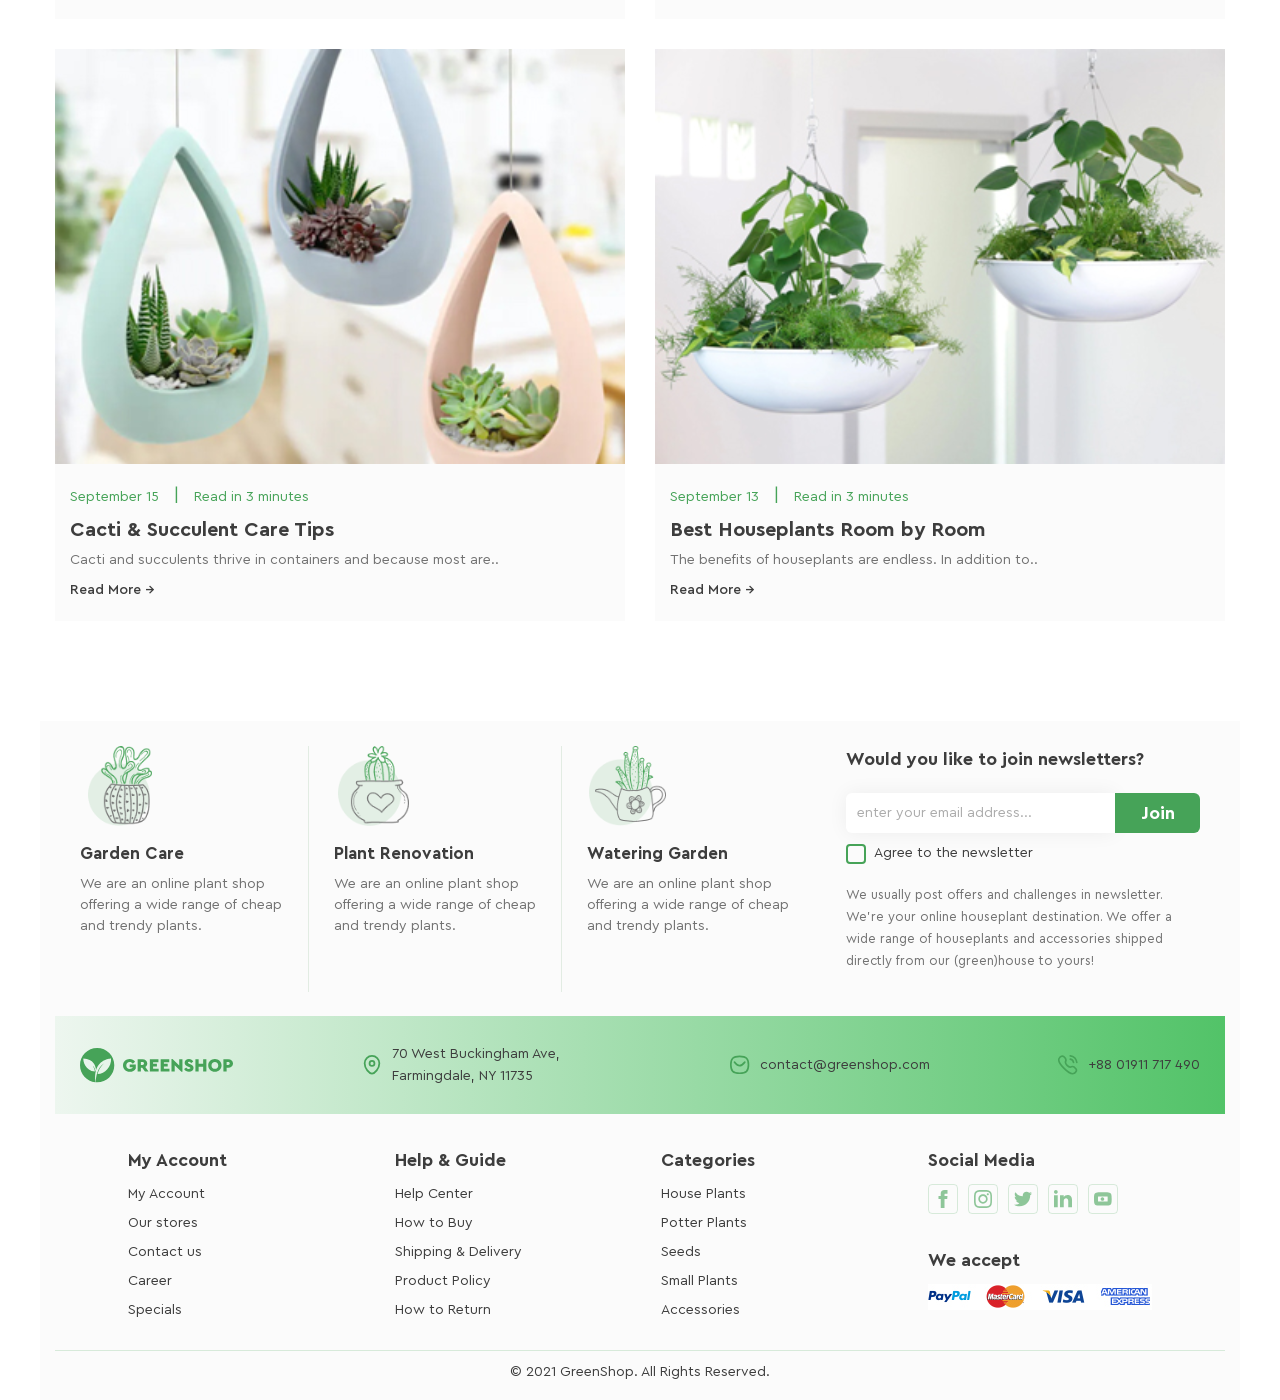
==== commit 035f62e9: "lesson 14: add media queries" ====
--- a/index.html
+++ b/index.html
@@ -20,8 +20,8 @@
       <div class="container">
         <div class="logo">
           <a href="#">
-            <img src="images/logogreenshop.svg" alt="Logo" />
-            <img src="images/logotext.svg" alt="Logo text" />
+            <img src="images/logogreenshop.svg" alt="Logo" class="logoimg-1"/>
+            <img src="images/logotext.svg" alt="Logo text" class="logoimg-2"/>
           </a>
         </div>
 
@@ -634,6 +634,7 @@
                 placeholder="enter your email address..."
                 required
                 name="email"
+                autocomplete="email"
               />
               <button type="submit">Join</button>
             </div>
--- a/styles/style.css
+++ b/styles/style.css
@@ -45,7 +45,6 @@
     background-color: #fff;
     z-index: 1000;
     padding-top: 30px;
-    margin-bottom: 10px;
 }
 
 .index-html {
@@ -57,7 +56,7 @@
     width: 100%;
     max-width: 500px;
     margin: 65px auto 0;
-    padding: 52px 100px 50px;
+    padding: 50px 100px;
     border: 1px solid #EAEAEA;
     background-color: #FFFFFF;
     border-radius: 15px;
@@ -128,7 +127,7 @@
 .registration-input {
     width: 100%;
     height: 40px;
-    padding: 0 14px;
+    padding: 0 40px 0 14px;
     border: 1px solid #EAEAEA;
     border-radius: 5px;
     font-family: inherit;
@@ -146,7 +145,6 @@
 .input-wrapper {
     position: relative;
     width: 100%;
-    max-width: 300px;
 }
 
 .input-icon {
@@ -253,10 +251,11 @@
 
 header .container {
     display: flex;
+    justify-content: space-between;
+    align-items: center;
     border-bottom: 1px solid #46A35880;
     padding-bottom: 18px;
-    justify-content: space-between;
-    align-items: center;
+    flex-wrap: wrap;
 }
 
 .mainBanner .container {
@@ -265,15 +264,14 @@
     gap: 30px;
     align-items: center;
     background-color: #F5F5F580;
-    padding: 0 20px;
 }
 
 .container {
-    /* width: 1200px;
-    box-sizing: border-box; */
     max-width: 1200px;
     width: 100%;
     margin: 0 auto;
+    padding: 0 15px;
+    box-sizing: border-box;
 }
 
 .btn {
@@ -441,7 +439,7 @@
 
 .bannerTxt,
 .bannerImg {
-    flex: 1;
+    flex: 1 1 300px;
 }
 
 .bannerImg {
@@ -482,13 +480,13 @@
 
 .content .container {
     display: flex;
-    flex-wrap: wrap;
     align-items: flex-start;
     gap: 30px;
 }
 
 .sidebar {
-    flex: 0 0 30%;
+    flex: 1 1 250px;
+    max-width: 300px;
     font-size: 16px;
     padding-right: 20px;
 }
@@ -513,7 +511,6 @@
     align-items: center;
     margin: 5px 5px 5px 15px; 
     padding: 5px 5px;
-    /* top right bottom left; */
     line-height: 40px;
 }
 
@@ -528,6 +525,8 @@
     justify-content: space-between;
     align-items: center;
     margin-bottom: 31px;
+    flex-wrap: wrap;
+    gap: 15px;
 }
 
 .productsNav ul {
@@ -584,6 +583,7 @@
     display: flex;
     flex-wrap: wrap;
     gap: 30px;
+    align-items: stretch;
 }
 
 .productCard {
@@ -656,7 +656,8 @@
     align-items: center;
     justify-content: center;
     transition: transform 0.3s ease, color 0.3s ease;
-    color: #3D3D3D;}
+    color: #3D3D3D;
+}
 
 .productActions a:hover {
     color: #46A358;
@@ -879,7 +880,7 @@
 }
 
 .blog-content li {
-    flex: 1;
+    flex: 1 1 calc((100% - 30px) / 2);
     background-color: #FBFBFB;
     display: flex;
     flex-direction: column;
@@ -902,14 +903,16 @@
     justify-content: space-between;
     gap: 30px;
     padding: 0 25px 24px;
+    /* flex-wrap: wrap; */
 }
 
 .footer-features {
     display: flex;
+    flex-wrap: wrap;
 }
 
 .feature-item {
-    flex: 1;
+    flex: 1 1 150px;
     padding-right: 25px;
 }
 
@@ -953,12 +956,13 @@
     display: flex;
     flex-direction: column;
     gap: 20px;
-    width: 354px;
+    max-width: 354px;
     flex-shrink: 0;
 }
 
 .newsletter-form {
     display: flex;
+    flex-wrap: wrap;
 }
 
 .newsletter-form input {
@@ -1052,12 +1056,14 @@
     font-size: 13px;
     line-height: 22px;
     color: #727272;
+    margin-bottom: 20px;
 }
 
 .footer-contact {
     display: flex;
     align-items: center;
     justify-content: space-between;
+    flex-wrap: wrap;
     gap: 20px;
     padding: 27px 25px;
     background: linear-gradient(90deg, rgba(237, 246, 239, 1) 0%,
@@ -1097,6 +1103,7 @@
     justify-content: space-around;
     gap: 30px;
     padding: 33px 25px 29px;
+    flex-wrap: wrap;
 }
 
 .footer-column {
@@ -1124,7 +1131,8 @@
 }
 
 .footer-social {
-    width: 224px;
+    flex: 1 1 220px;
+    max-width: 224px;
 }
 
 .social-list {
@@ -1288,4 +1296,744 @@
         transform: translateY(-12px);
         opacity: 1;
     }
-}+}
+
+@media (max-width: 992px) {
+
+    .btn {
+        font-size: 13px;
+        padding: 4px 13px;
+    }
+
+    header .container {
+        gap: 15px;
+        padding-bottom: 15px;
+    }
+
+    .main-menu {
+        margin-top: 8px;
+    }
+
+    .main-menu>ul {
+        gap: 20px;
+    }
+
+    .main-menu a.active::after {
+        bottom: -22px;
+    }
+
+    .header-right {
+        gap: 20px;
+    }
+
+    .mainBanner .container {
+        flex-direction: row;
+        align-items: center;
+        gap: 20px;
+        padding: 20px;
+    }
+
+    .bannerTxt,
+    .bannerImg {
+        flex: 1 1 0;
+    }
+
+    .bannerTxt h1 {
+        font-size: 50px;
+    }
+
+    .bannerImg {
+        max-width: 400px;
+    }
+    .bannerTxt p {
+        max-width: 320px;
+    }
+
+    .content .container {
+        flex-direction: row;
+        align-items: flex-start;
+        gap: 15px;
+    }
+
+    .sidebar {
+        flex: 0 0 220px;
+        max-width: 220px;
+        padding-right: 0;
+    }
+
+    .productsSection {
+        flex: 1 1 auto;
+        min-width: 0;
+    }
+
+    .productsTop {
+        flex-direction: column;
+        align-items: flex-start;
+        gap: 15px;
+    }
+
+    .sortBox {
+        justify-content: flex-start;
+    }
+
+    .allProducts ul {
+        gap: 10px;
+    }
+
+    .productCard {
+
+        flex: 0 1 calc((100% - 20px) / 3);
+        max-width: calc((100% - 20px) / 3);
+    }
+
+    .paginationNav {
+        justify-content: flex-end;
+    }
+
+    .find-more {
+        gap: 100px;
+    }
+
+    .find-more li img {
+        max-width: 220px;
+    }
+
+    .footer-top {
+        flex-wrap: wrap;
+    }
+
+    .footer-features {
+        flex-wrap: wrap;
+    }
+
+    .feature-item {
+        flex: 1 1 200px;
+    }
+
+    .footer-newsletter {
+        width: 100%;
+        max-width: 100%;
+    }
+
+    .footer-contact {
+        flex-wrap: wrap;
+    }
+
+    .footer-nav {
+        flex-wrap: wrap;
+        justify-content:space-around;
+    }
+
+    .registration-form {
+        padding: 40px 50px;
+    }
+}
+
+@media (max-width: 768px) {
+
+    .index-html {
+    padding-top: 150px;
+}
+
+    .plant:hover,
+    .list:hover,
+    .productCard:hover,
+    .productActions a:hover,
+     .btn:hover {
+        transform: none;
+    }
+
+    .productActions {
+        visibility: hidden;
+    }
+
+    .productImage::before {
+        opacity: 0;
+    }
+
+    .chose-social:hover {
+        border-color: #EAEAEA;
+        box-shadow: none;
+    }
+
+    header .container {
+        justify-content: space-around;
+        gap: 15px;
+    }
+
+    .btn-icon {
+        width: 14px;
+        height: 14px;
+    }
+
+    .logo {
+        width: auto;
+        flex: 0 0 auto;
+    }
+
+    .header-right {
+        flex-shrink: 0;
+    }
+
+    .main-menu {
+        flex: 0 0 100%;
+        order: 3;
+        display: flex;
+        justify-content: center;
+    }
+
+    .main-menu > ul {
+        justify-content: center;
+        gap: 20px;
+    }
+
+    .main-menu a.active::after {
+        bottom: -20px;
+    }
+
+    .header-right {
+        gap: 20px;
+    }
+
+    .submenu {
+        width: 120px;
+    }
+
+    .submenu a {
+        padding: 5px 8px;
+    }
+
+    .submenu li:has(.second-submenu)>a::after {
+        top: 10px;
+    }
+
+    .second-submenu {
+        width: 160px;
+    }
+
+    .bannerTxt,
+    .bannerImg {
+        flex: 1 1 0;
+    }
+
+    .bannerTxt h1 {
+        font-size: 35px;
+    }
+
+    .bannerImg {
+        max-width: 300px;
+    }
+    
+    .bannerTxt p {
+        max-width: 320px;
+    }
+
+    .content .container {
+        flex-direction: row;
+        align-items: flex-start;
+        gap: 15px;
+    }
+
+    .sidebar {
+        flex: 0 0 200px;
+        max-width: 200px;
+        padding-right: 0;
+    }
+
+    .productsSection {
+        flex: 1 1 auto;
+        min-width: 0;
+    }
+
+    .productsTop {
+        flex-direction: column;
+        align-items: flex-start;
+        gap: 15px;
+    }
+
+    .sortBox {
+        justify-content: flex-start;
+    }
+
+    .productsSection {
+        flex-wrap: wrap;
+    }
+
+    .allProducts ul {
+        gap: 10px;
+    }
+
+    .productCard {
+        flex: 0 1 calc((100% - 20px) / 2);
+        max-width: calc((100% - 20px) / 2);
+    }
+
+    .paginationNav {
+        justify-content: flex-end;
+    }
+
+    .find-more {
+        gap: 100px;
+    }
+
+    .find-more li img {
+        max-width: 220px;
+    }
+
+    .footer-top {
+        flex-wrap: wrap;
+    }
+
+    .footer-features {
+        flex-wrap: wrap;
+    }
+
+    .feature-item {
+        flex: 1 1 100px;
+    }
+
+    .footer-newsletter {
+        width: 100%;
+        max-width: 100%;
+    }
+
+    .footer-contact {
+        flex-wrap: wrap;
+    }
+
+    .contact-item {
+        max-width: 200px;
+    }
+
+    .footer-nav {
+        flex-wrap: wrap;
+        justify-content: space-around;
+    }
+
+    .registration-form {
+        padding: 40px 50px;
+    }
+}
+
+@media (max-width: 540px) {
+
+    body {
+        font-size: 13px;
+    }
+
+    .content {
+        margin-top: 20px;
+    }
+
+    #plant-care {
+        margin-top: 50px;
+    }
+
+    #blogs {
+        margin-top: 50px;
+    }
+
+    .index-html {
+        padding-top: 150px;
+    }
+
+    .plant:hover,
+    .list:hover,
+    .productCard:hover,
+    .productActions a:hover,
+    .btn:hover {
+        transform: none;
+    }
+
+    .productActions {
+        display: none;
+    }
+
+    .productImage::before {
+        opacity: 0;
+    }
+
+    .chose-social:hover {
+        border-color: #EAEAEA;
+        box-shadow: none;
+    }
+
+    header .container {
+        justify-content: flex-start;
+        gap: 10px;
+    }
+
+    .header-right {
+        margin-left: auto;
+        gap: 15px;
+    }
+
+    .main-menu {
+        flex: 0 0 100%;
+        order: 3;
+        display: flex;
+        justify-content: center;
+        margin-top: 5px;
+    }
+
+    .main-menu > ul {
+        gap: 15px;
+    }
+
+     .second-submenu {
+        position: static;
+        width: 100%;
+        opacity: 1;
+        visibility: visible;
+        display: none;
+    }
+
+    .has-second-submenu:hover .second-submenu {
+        display: block;
+    }
+
+    .submenu li:has(.second-submenu) > a::after {
+        transform: rotate(135deg);
+        top: 5px;
+    }
+
+    .bannerTxt,
+    .bannerImg {
+        flex: 0 0 auto;
+        width: 100%;
+    }
+
+    .bannerTxt {
+        text-align: center;
+    }
+
+   .bannerTxt p {
+    max-width: 100%;
+   }
+
+    .bannerTxt h1 {
+        font-size: 32px;
+        margin-bottom: 10px;
+    }
+
+    .bannerImg {
+        max-width: 400px;
+        margin: 0 auto;
+    }
+
+    .saleBanner {
+        max-width: 300px;
+        margin: 20px auto;
+    }
+
+    .content .container {
+        flex-direction: column;
+        align-items: flex-start;
+        gap: 10px;
+    }
+
+    .sidebar {
+        width: 100%;
+        flex: none;
+        max-width: 100%;
+    }
+
+    .productsSection {
+        width: 100%;
+    }
+
+    .allProducts ul {
+        gap: 10px;
+    }
+
+    .productCard {
+        flex: 0 1 calc((100% - 10px) / 2);
+        max-width: calc((100% - 10px) / 2);
+    }
+
+    .productsTop {
+        flex-direction: column;
+        align-items: flex-start;
+        gap: 10px;
+    }
+
+    .paginationNav {
+        justify-content: flex-end;
+        margin-top: 20px;
+    }
+
+    .find-more {
+        gap: 30px;
+    }
+
+    .find-more li img {
+        max-width: 200px;
+    }
+
+    .blog-header h2 {
+        font-size: 25px;
+    }
+
+    .blog-content li {
+        flex: 1 1 100%;
+    }
+
+    .blog-header {
+        margin-bottom: 5px;
+    }
+
+    .blog-post-txt h3 {
+        font-size: 17px;
+    }
+
+    .footer-top {
+        padding: 5px;
+    }
+
+    footer.container {
+        margin-top: 40px;
+    }
+
+    .feature-item {
+        padding-right: 5px;
+    }
+
+    .contact-item {
+        max-width: 200px;
+    }
+
+    .footer-nav {
+        justify-content: space-around;
+    }
+
+    .registration-form {
+        padding: 30px 20px;
+        border: none;
+    }
+}
+
+@media (max-width: 400px) {
+
+    body {
+        font-size: 12px;
+    }
+
+    h2 {
+        font-size: 20px;
+    }
+
+    header {
+        padding-top: 10px;
+    }
+
+    .btn {
+        font-size: 12px;
+        padding: 4px 5px;
+    }
+
+    .index-html {
+        padding-top: 110px;
+    }
+
+    .plant:hover,
+    .list:hover,
+    .productCard:hover,
+    .productActions a:hover,
+    .btn:hover {
+        transform: none;
+    }
+
+    .productActions {
+        display: none;
+    }
+
+    .productImage::before {
+        opacity: 0;
+    }
+
+    .chose-social:hover {
+        border-color: #EAEAEA;
+        box-shadow: none;
+    }
+
+    header .container {
+        justify-content: space-around;
+        gap: 10px;
+    }
+
+    .header-allicons {
+        gap: 0
+    }
+
+    .header-icon {
+        width: 15px;
+        height: 15px;
+    }
+
+    .header-right {
+        margin-left: 0;
+        gap: 5px;
+    }
+
+    .logoimg-1 {
+        width: 20px !important;
+        height: auto;
+    }
+
+    .logoimg-2 {
+        width: 80px !important;
+        height: auto;
+    }
+
+    .main-menu {
+        flex: 0 0 100%;
+        order: 3;
+        display: flex;
+        justify-content: center;
+        margin-top: 5px;
+    }
+
+    .main-menu a {
+        font-size: 14px;
+    }
+
+    .main-menu > ul {
+        gap: 15px;
+    }
+
+    .bannerTxt,
+    .bannerImg {
+        flex: 0 0 auto;
+        width: 100%;
+    }
+
+    .bannerTxt {
+        text-align: center;
+    }
+
+   .bannerTxt p {
+    max-width: 100%;
+   }
+
+    .bannerTxt h1 {
+        font-size: 32px;
+        margin-bottom: 10px;
+    }
+
+    .bannerImg {
+        max-width: 400px;
+        margin: 0 auto;
+    }
+
+    .saleBanner {
+        max-width: 200px;
+        margin: 20px auto;
+    }
+
+    .content .container {
+        flex-direction: column;
+        align-items: flex-start;
+        gap: 10px;
+    }
+
+    .sidebar {
+        width: 100%;
+        flex: none;
+        max-width: 100%;
+    }
+
+    .categoriesNav li {
+        padding: 0;
+        margin: 0;
+    }
+
+    .productsSection {
+        width: 100%;
+    }
+
+    .allProducts ul {
+        gap: 10px;
+    }
+
+    .productCard {
+        flex: 0 1 calc((100% - 10px) / 2);
+        max-width: calc((100% - 10px) / 2);
+    }
+
+    .productsTop {
+        flex-direction: column;
+        align-items: flex-start;
+        gap: 10px;
+    }
+
+    .paginationNav {
+        justify-content: flex-end;
+        margin-top: 20px;
+    }
+
+    .paginationNav a {
+        width: 25px;
+        height: 25px;
+        font-size: 10px;
+        line-height: 25px;
+    }
+
+    .newsletter-form input {
+        font-size: 12px;
+        padding: 0 5px;
+    }
+
+    .newsletter-form button {
+        font-size: 12px;
+        height: 30px;
+        min-width: 50px;
+    }
+
+    .find-more {
+        gap: 30px;
+    }
+
+    .find-more li {
+        padding: 10px 10px;
+        min-height: 130px;
+    }
+
+    .find-more-content p {
+        margin-bottom: 10px;
+    }
+
+    .find-more-content h3 {
+        font-size: 17px;
+    }
+
+    .find-more li img {
+        max-width: 140px;
+    }
+
+    .blog-content li {
+        flex: 1 1 200px;
+    }
+
+    .footer-top {
+        padding: 5px;
+    }
+
+    .feature-item {
+        padding-right: 5px;
+    }
+
+    .contact-item {
+        max-width: 200px;
+    }
+
+    .footer-nav {
+        justify-content: space-around;
+    }
+
+    .registration-form {
+        padding: 30px 20px;
+        border: none;
+    }
+
+}
+
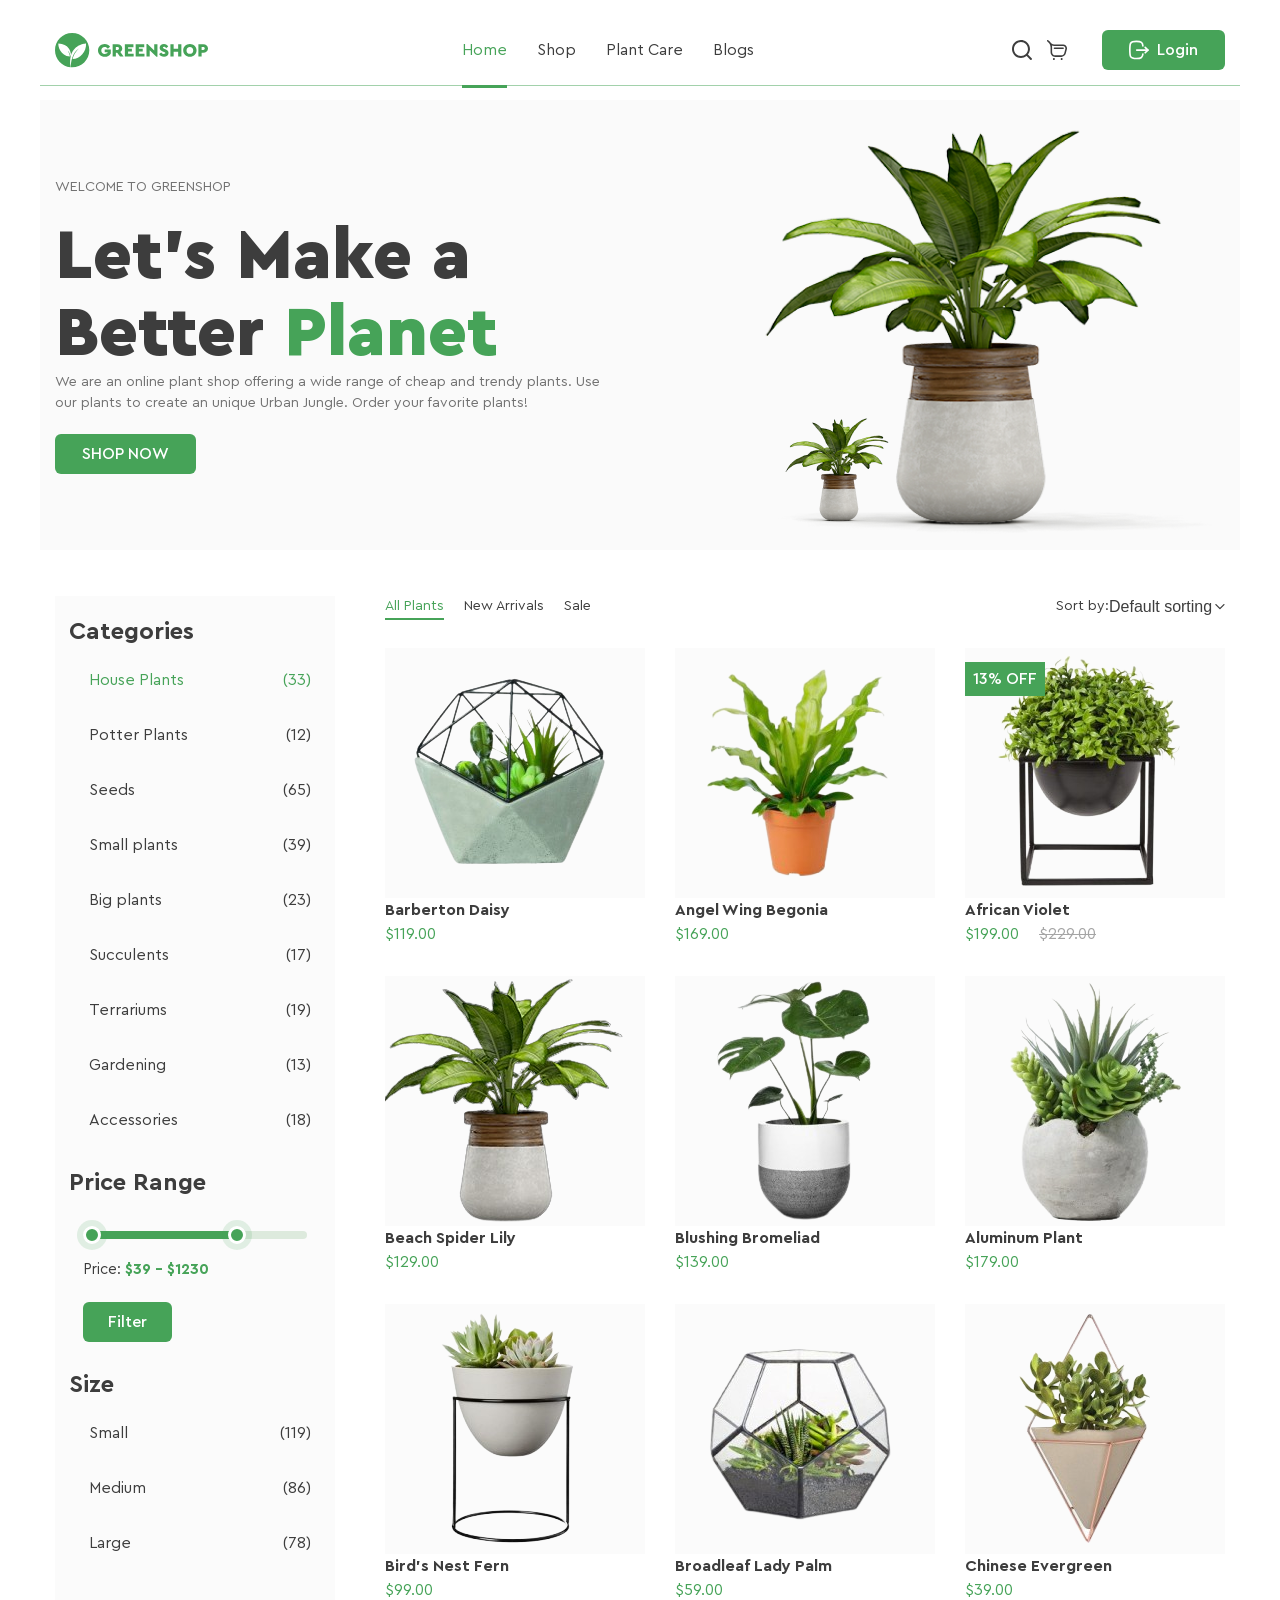
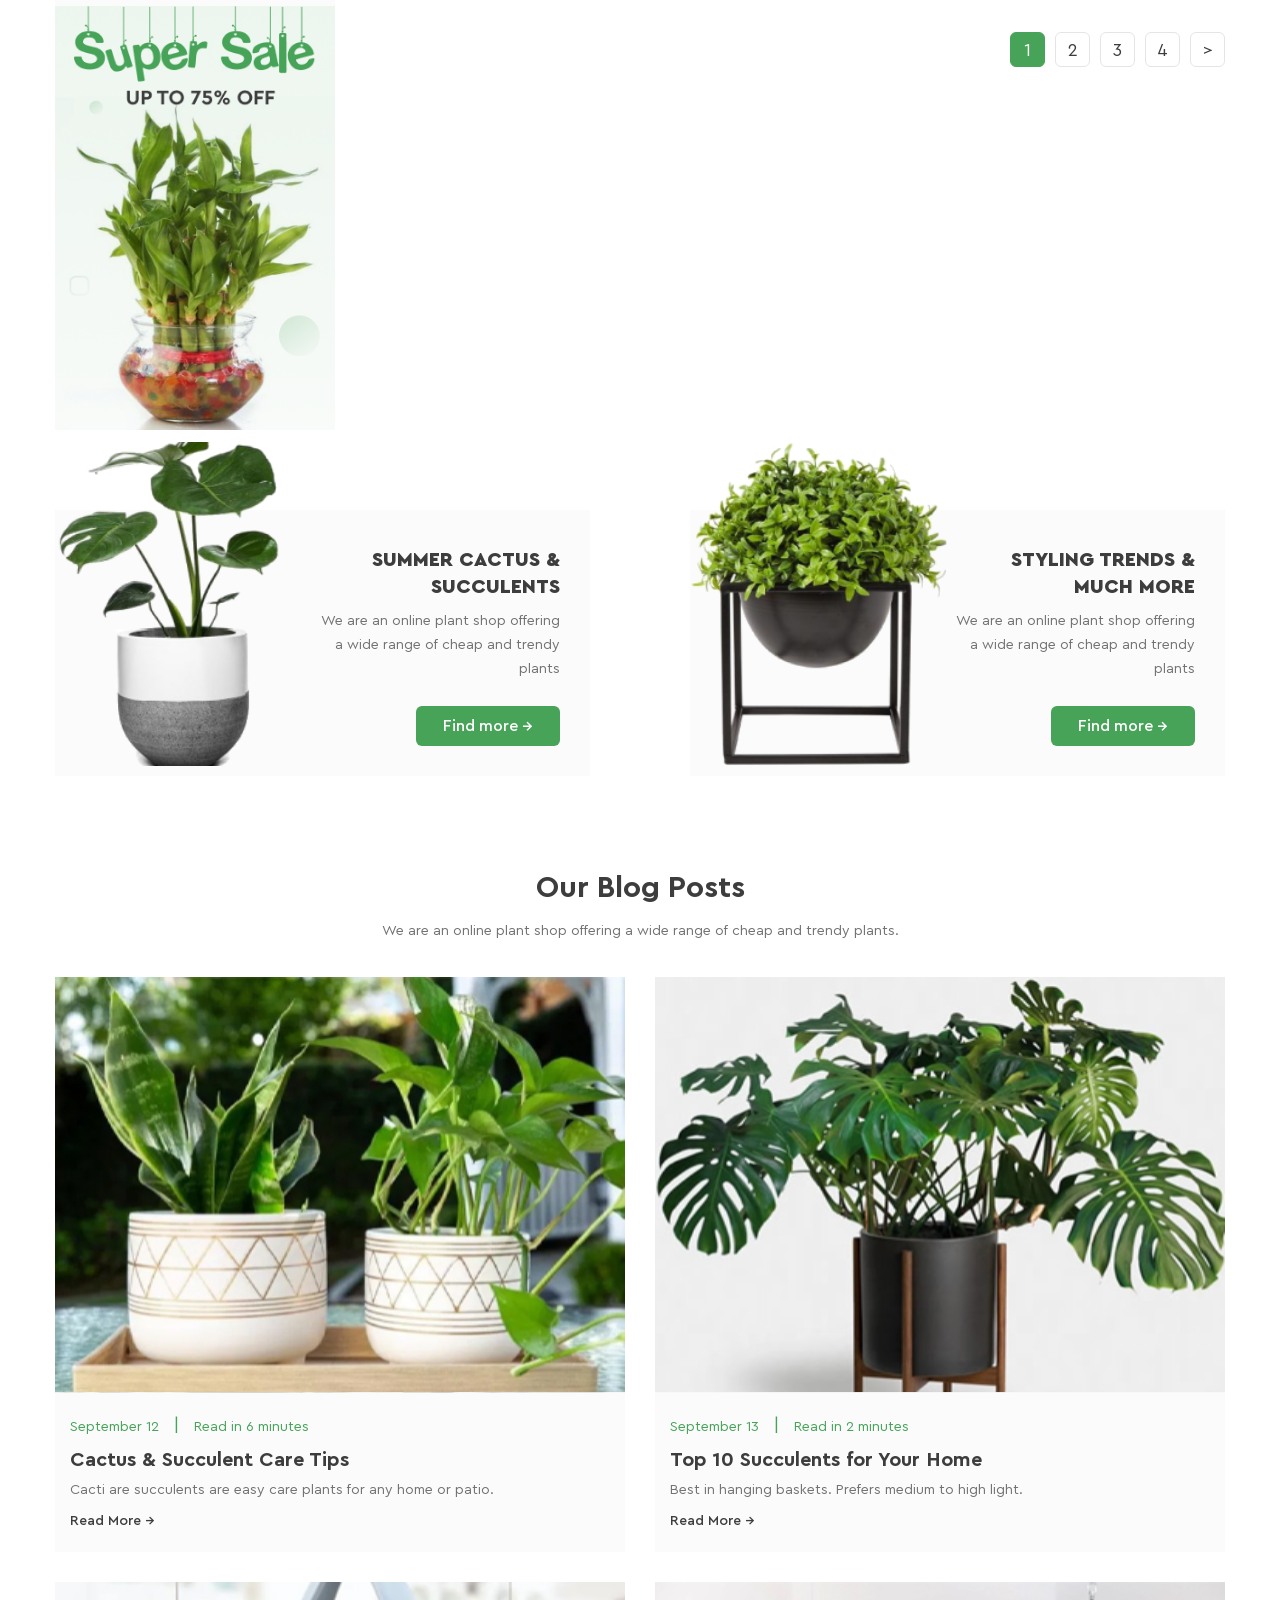
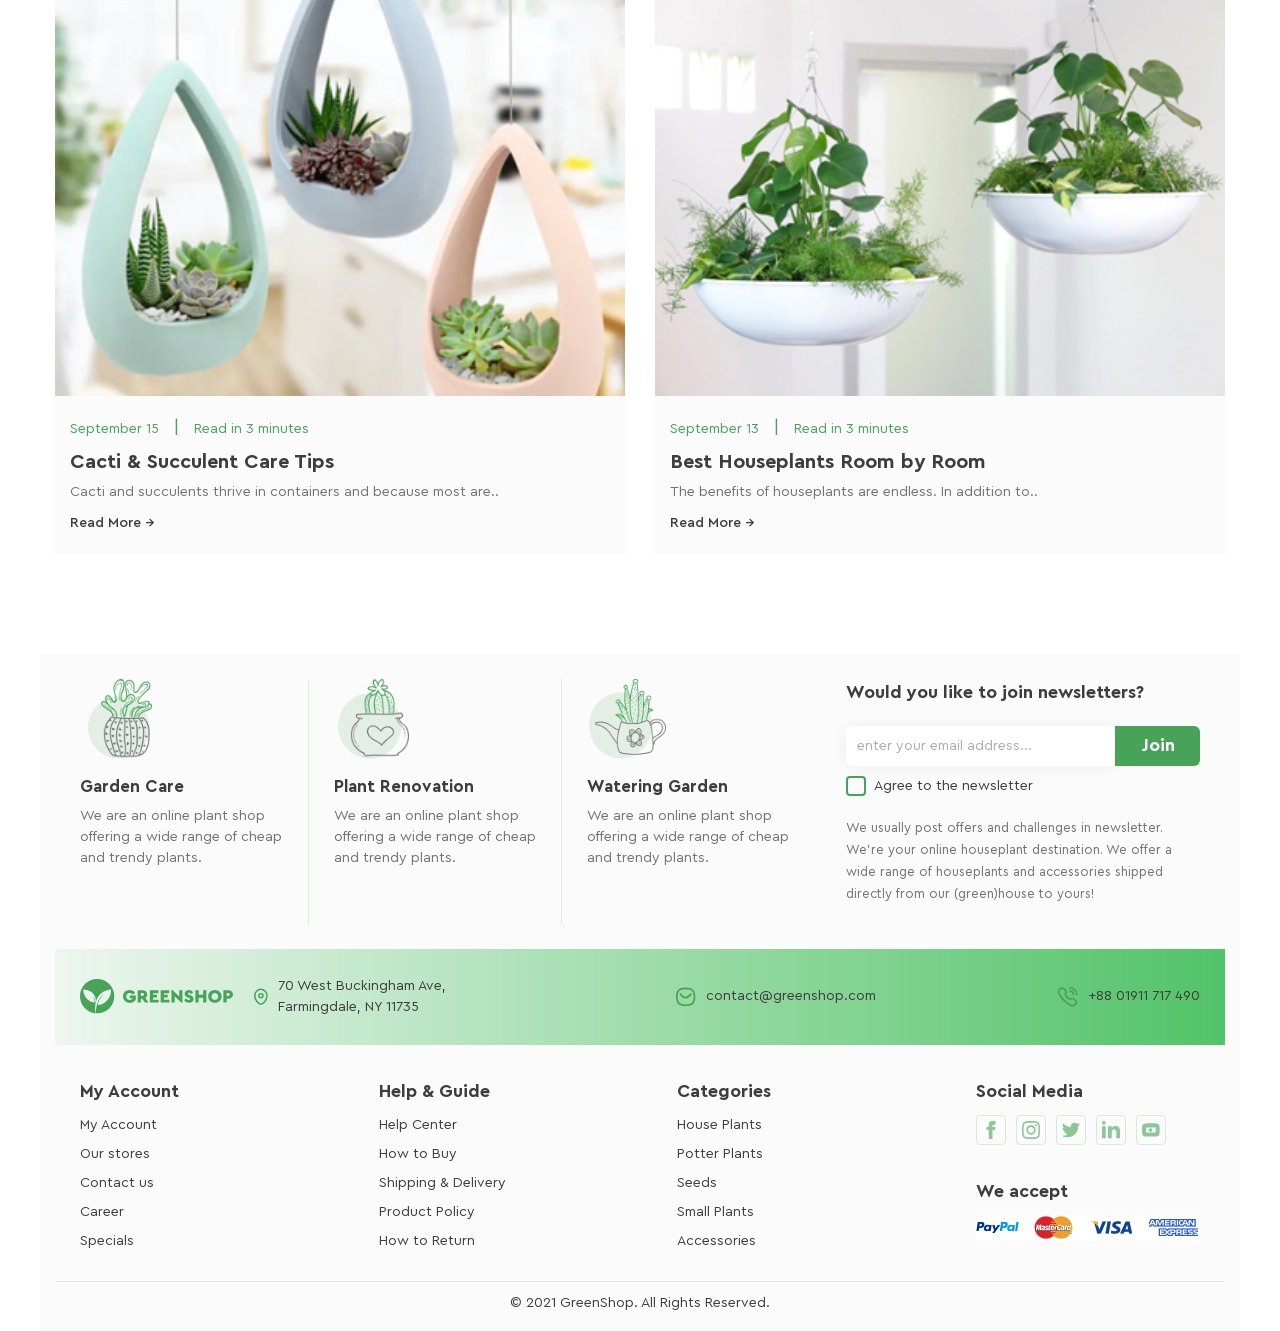
==== commit 77df8389: "final fixes" ====
--- a/index.html
+++ b/index.html
@@ -6,7 +6,6 @@
     <title>Green Shop</title>
     <link rel="stylesheet" href="styles/reset.css" />
     <link rel="stylesheet" href="styles/style.css" />
-    <script src="preloader.js" defer></script>
   </head>
   <body>
     <div class="preloader-page" id="preloader">
@@ -20,8 +19,8 @@
       <div class="container">
         <div class="logo">
           <a href="#">
-            <img src="images/logogreenshop.svg" alt="Logo" class="logoimg-1"/>
-            <img src="images/logotext.svg" alt="Logo text" class="logoimg-2"/>
+            <img src="images/logogreenshop.svg" alt="Logo" class="logoimg-1" />
+            <img src="images/logotext.svg" alt="Logo text" class="logoimg-2" />
           </a>
         </div>
 
@@ -59,21 +58,29 @@
         </nav>
 
         <div class="header-right">
-          <div class="header-allicons">
-            <a href="#">
-              <svg class="header-icon">
-                <use href="icons/sprite.svg#icon-search-vector"></use>
-              </svg>
-            </a>
-
-            <a href="#">
-              <svg class="header-icon">
-                <use href="icons/sprite.svg#icon-cart-vector"></use>
-              </svg>
-            </a>
-          </div>
-
-          <a href="registration.html" class="btn" id="login-link">
+          <div class="header-top-mobile">
+            <div class="header-allicons">
+              <a href="#">
+                <svg class="header-icon">
+                  <use href="icons/sprite.svg#icon-search-vector"></use>
+                </svg>
+              </a>
+
+              <a href="#">
+                <svg class="header-icon">
+                  <use href="icons/sprite.svg#icon-cart-vector"></use>
+                </svg>
+              </a>
+            </div>
+
+            <div class="burger-btn js-burger-open">
+              <span></span>
+              <span></span>
+              <span></span>
+            </div>
+          </div>
+
+          <a href="registration.html" class="btn header-btn" id="login-link">
             <svg class="btn-icon">
               <use href="icons/sprite.svg#icon-logout"></use>
             </svg>
@@ -108,6 +115,7 @@
 
       <section id="shop" class="content">
         <div class="container">
+          <button class="mobile-filter-btn" id="filterBtn">Filters</button>
           <aside class="sidebar">
             <div class="allCategories">
               <h2>Categories</h2>
@@ -601,27 +609,41 @@
         <div class="footer-features">
           <div class="feature-item">
             <div class="feature-icon icon-1"></div>
-            <h3>Garden Care</h3>
-            <p>
-              We are an online plant shop offering a wide range of cheap and
-              trendy plants.
-            </p>
-          </div>
+
+            <div class="feature-content">
+              <h3>Garden Care</h3>
+
+              <p>
+                We are an online plant shop offering a wide range of cheap and
+                trendy plants.
+              </p>
+            </div>
+          </div>
+
           <div class="feature-item">
             <div class="feature-icon icon-2"></div>
-            <h3>Plant Renovation</h3>
-            <p>
-              We are an online plant shop offering a wide range of cheap and
-              trendy plants.
-            </p>
-          </div>
+
+            <div class="feature-content">
+              <h3>Plant Renovation</h3>
+
+              <p>
+                We are an online plant shop offering a wide range of cheap and
+                trendy plants.
+              </p>
+            </div>
+          </div>
+
           <div class="feature-item">
             <div class="feature-icon icon-3"></div>
-            <h3>Watering Garden</h3>
-            <p>
-              We are an online plant shop offering a wide range of cheap and
-              trendy plants.
-            </p>
+
+            <div class="feature-content">
+              <h3>Watering Garden</h3>
+
+              <p>
+                We are an online plant shop offering a wide range of cheap and
+                trendy plants.
+              </p>
+            </div>
           </div>
         </div>
 
@@ -653,32 +675,38 @@
           </p>
         </div>
       </div>
+
       <div class="footer-contact">
-        <div class="contact-item">
+        <div class="contact-item logo-contact">
           <a href="#">
             <img src="images/logogreenshop.svg" alt="Logo" />
             <img src="images/logotext.svg" alt="Logo text" />
           </a>
         </div>
-        <div class="contact-item">
-          <svg class="contact-icon">
-            <use href="icons/sprite.svg#icon-location"></use>
-          </svg>
-          <a href="https://maps.google.com" target="_blank">
-            70 West Buckingham Ave, Farmingdale, NY 11735
-          </a>
-        </div>
-        <div class="contact-item">
-          <svg class="contact-icon">
-            <use href="icons/sprite.svg#icon-message"></use>
-          </svg>
-          <a href="mailto:contact@greenshop.com">contact@greenshop.com</a>
-        </div>
-        <div class="contact-item">
-          <svg class="contact-icon">
-            <use href="icons/sprite.svg#icon-calling"></use>
-          </svg>
-          <a href="tel:+8801911717490">+88 01911 717 490</a>
+
+        <div class="contact-info">
+          <div class="contact-item">
+            <svg class="contact-icon">
+              <use href="icons/sprite.svg#icon-location"></use>
+            </svg>
+            <a href="https://maps.google.com" target="_blank">
+              70 West Buckingham Ave, Farmingdale, NY 11735
+            </a>
+          </div>
+
+          <div class="contact-item">
+            <svg class="contact-icon">
+              <use href="icons/sprite.svg#icon-message"></use>
+            </svg>
+            <a href="mailto:contact@greenshop.com">contact@greenshop.com</a>
+          </div>
+
+          <div class="contact-item">
+            <svg class="contact-icon">
+              <use href="icons/sprite.svg#icon-calling"></use>
+            </svg>
+            <a href="tel:+8801911717490">+88 01911 717 490</a>
+          </div>
         </div>
       </div>
 
@@ -751,5 +779,6 @@
         <p>© 2021 GreenShop. All Rights Reserved.</p>
       </div>
     </footer>
+    <script type="module" src="./main.js"></script>
   </body>
 </html>
--- a/styles/style.css
+++ b/styles/style.css
@@ -35,6 +35,7 @@
     font-size: 14px;
     color: #3D3D3D;
     line-height: 1.5;
+    min-width: 375px;
 }
 
 header {
@@ -49,6 +50,13 @@
 
 .index-html {
     padding-top: 100px;
+}
+
+.bannerTxt p,
+.blog-header p,
+.feature-item p,
+.footer-newsletter p {
+    color: #727272;
 }
 
 .registration-form {
@@ -87,6 +95,12 @@
 .auth-switch {
     text-align: center;
     margin-bottom: 53px;
+}
+
+/* burger-menu */
+
+.burger-btn {
+    display: none;
 }
 
 .login-button,
@@ -254,7 +268,7 @@
     justify-content: space-between;
     align-items: center;
     border-bottom: 1px solid #46A35880;
-    padding-bottom: 18px;
+    padding-bottom: 15px;
     flex-wrap: wrap;
 }
 
@@ -293,10 +307,6 @@
     height: 20px;
 }
 
-.find-btn {
-    font-size: 14px;
-}
-
 .btn:hover {
     transform: scale(1.05);
     background-color: #3d944e;
@@ -324,7 +334,7 @@
 .main-menu a.active::after {
     content: "";
     position: absolute;
-    bottom: -32px;
+    bottom: -30px;
     left: 0;
     width: 100%;
     height: 3px;
@@ -413,7 +423,7 @@
 .header-allicons {
     display: flex;
     align-items: center;
-    gap: 15px;
+    gap: 5px;
 }
 
 .header-allicons a {
@@ -449,12 +459,10 @@
 
 .bannerImg img {
     max-width: 100%;
-    height: auto;
 }
 
 .subtitleTxt {
     text-transform: uppercase;
-    color: #3D3D3D;
 }
 
 .bannerTxt h1 {
@@ -468,7 +476,6 @@
 }
 
 .bannerTxt p {
-    color: #727272;
     margin-bottom: 20px;
 }
 
@@ -482,6 +489,10 @@
     display: flex;
     align-items: flex-start;
     gap: 30px;
+}
+
+.mobile-filter-btn {
+    display: none;
 }
 
 .sidebar {
@@ -493,7 +504,6 @@
 
 .productsSection {
     flex: 1;
-    font-size: 16px;
 }
 
 .allCategories {
@@ -503,6 +513,7 @@
 
 .categoriesNav {
     width: 100%;
+    margin-bottom: 20px;
 }
 
 .categoriesNav li {
@@ -517,7 +528,6 @@
 .saleBanner img {
     width: 100%;
     display: block;
-    height: auto;
 }
 
 .productsTop {
@@ -526,16 +536,12 @@
     align-items: center;
     margin-bottom: 31px;
     flex-wrap: wrap;
-    gap: 15px;
+    gap: 20px;
 }
 
 .productsNav ul {
     display: flex;
     gap: 20px;
-}
-
-.productsNav {
-    flex: 1;
 }
 
 .sortBox {
@@ -603,7 +609,6 @@
 
 .productCard img {
     max-width: 100%;
-    height: auto;
     display: block;
 }
 
@@ -667,7 +672,6 @@
 .product-action-icon {
     width: 20px;
     height: 20px;
-    display: block;
 }
 
 /* sale */
@@ -694,7 +698,7 @@
 }
 
 .paginationNav {
-    margin-top: 90px;
+    margin-top: 30px;
     display: flex;
     justify-content: flex-end;
 }
@@ -762,16 +766,16 @@
 
 /* plant care */
 #plant-care {
-    margin-top: 146px;
+    margin-top: 80px;
 }
 
 #blogs {
-    margin-top: 138px;
+    margin-top: 90px;
 }
 
 .find-more {
     display: flex;
-    gap: 30px;
+    gap: 100px;
     flex-wrap: wrap;
 }
 
@@ -825,10 +829,6 @@
     font-size: 30px;
 }
 
-.blog-header p {
-    color: #727272;
-}
-
 .blog-content {
     display: flex;
     flex-wrap: wrap;
@@ -865,7 +865,6 @@
 
 .read-more {
     font-weight: 500;
-    color: #3D3D3D;
     transition: 0.3s;
     margin-top: auto;
 }
@@ -903,7 +902,6 @@
     justify-content: space-between;
     gap: 30px;
     padding: 0 25px 24px;
-    /* flex-wrap: wrap; */
 }
 
 .footer-features {
@@ -946,10 +944,6 @@
     margin-top: 10px;
     margin-bottom: 7px;
     font-size: 17px;
-}
-
-.feature-item p {
-    color: #727272;
 }
 
 .footer-newsletter {
@@ -1055,7 +1049,6 @@
 .footer-newsletter p {
     font-size: 13px;
     line-height: 22px;
-    color: #727272;
     margin-bottom: 20px;
 }
 
@@ -1077,13 +1070,12 @@
     max-width: 240px;
 }
 
-.contact-item a {
-    color: #3D3D3D;
-    line-height: 22px;
-}
-
-.contact-item svg {
-    flex-shrink: 0;
+.contact-info {
+    display: flex;
+    align-items: center;
+    gap: 40px;
+    flex: 1;
+    justify-content: space-between;
 }
 
 .contact-icon {
@@ -1100,7 +1092,7 @@
 
 .footer-nav {
     display: flex;
-    justify-content: space-around;
+    justify-content: space-between;
     gap: 30px;
     padding: 33px 25px 29px;
     flex-wrap: wrap;
@@ -1160,7 +1152,6 @@
     width: 18px;
     height: 18px;
     display: block;
-    flex-shrink: 0;
 }
 
 .payment-title {
@@ -1170,7 +1161,6 @@
 .footer-social>img {
     display: block;
     max-width: 224px;
-    height: auto;
 }
 
 .footer-bottom {
@@ -1182,7 +1172,6 @@
 .footer-bottom p {
     font-size: 14px;
     line-height: 30px;
-    color: #3D3D3D;
 }
 
 /* price-range-block */
@@ -1307,7 +1296,6 @@
 
     header .container {
         gap: 15px;
-        padding-bottom: 15px;
     }
 
     .main-menu {
@@ -1323,12 +1311,10 @@
     }
 
     .header-right {
-        gap: 20px;
+        gap: 15px;
     }
 
     .mainBanner .container {
-        flex-direction: row;
-        align-items: center;
         gap: 20px;
         padding: 20px;
     }
@@ -1345,13 +1331,12 @@
     .bannerImg {
         max-width: 400px;
     }
+
     .bannerTxt p {
         max-width: 320px;
     }
 
     .content .container {
-        flex-direction: row;
-        align-items: flex-start;
         gap: 15px;
     }
 
@@ -1361,15 +1346,9 @@
         padding-right: 0;
     }
 
-    .productsSection {
-        flex: 1 1 auto;
-        min-width: 0;
-    }
-
     .productsTop {
         flex-direction: column;
         align-items: flex-start;
-        gap: 15px;
     }
 
     .sortBox {
@@ -1381,17 +1360,13 @@
     }
 
     .productCard {
-
         flex: 0 1 calc((100% - 20px) / 3);
         max-width: calc((100% - 20px) / 3);
     }
 
-    .paginationNav {
-        justify-content: flex-end;
-    }
-
-    .find-more {
-        gap: 100px;
+    .productCard img {
+        max-width: 80%;
+        margin: 0 auto;
     }
 
     .find-more li img {
@@ -1402,239 +1377,37 @@
         flex-wrap: wrap;
     }
 
-    .footer-features {
-        flex-wrap: wrap;
-    }
-
     .feature-item {
         flex: 1 1 200px;
     }
 
     .footer-newsletter {
-        width: 100%;
         max-width: 100%;
-    }
-
-    .footer-contact {
-        flex-wrap: wrap;
-    }
-
-    .footer-nav {
-        flex-wrap: wrap;
-        justify-content:space-around;
     }
 
     .registration-form {
         padding: 40px 50px;
     }
-}
-
-@media (max-width: 768px) {
-
-    .index-html {
-    padding-top: 150px;
-}
-
-    .plant:hover,
-    .list:hover,
-    .productCard:hover,
-    .productActions a:hover,
-     .btn:hover {
-        transform: none;
-    }
-
-    .productActions {
-        visibility: hidden;
-    }
-
-    .productImage::before {
-        opacity: 0;
-    }
-
-    .chose-social:hover {
-        border-color: #EAEAEA;
-        box-shadow: none;
-    }
-
-    header .container {
-        justify-content: space-around;
-        gap: 15px;
-    }
-
-    .btn-icon {
-        width: 14px;
-        height: 14px;
-    }
-
-    .logo {
-        width: auto;
-        flex: 0 0 auto;
-    }
-
-    .header-right {
-        flex-shrink: 0;
-    }
-
-    .main-menu {
-        flex: 0 0 100%;
-        order: 3;
-        display: flex;
-        justify-content: center;
-    }
-
-    .main-menu > ul {
-        justify-content: center;
-        gap: 20px;
-    }
-
-    .main-menu a.active::after {
-        bottom: -20px;
-    }
-
-    .header-right {
-        gap: 20px;
-    }
-
-    .submenu {
-        width: 120px;
-    }
-
-    .submenu a {
-        padding: 5px 8px;
-    }
-
-    .submenu li:has(.second-submenu)>a::after {
-        top: 10px;
-    }
-
-    .second-submenu {
-        width: 160px;
-    }
-
-    .bannerTxt,
-    .bannerImg {
-        flex: 1 1 0;
-    }
-
-    .bannerTxt h1 {
-        font-size: 35px;
-    }
-
-    .bannerImg {
-        max-width: 300px;
-    }
-    
-    .bannerTxt p {
-        max-width: 320px;
-    }
-
-    .content .container {
-        flex-direction: row;
-        align-items: flex-start;
-        gap: 15px;
-    }
-
-    .sidebar {
-        flex: 0 0 200px;
-        max-width: 200px;
-        padding-right: 0;
-    }
-
-    .productsSection {
-        flex: 1 1 auto;
-        min-width: 0;
-    }
-
-    .productsTop {
+
+    .footer-contact {
         flex-direction: column;
         align-items: flex-start;
-        gap: 15px;
-    }
-
-    .sortBox {
-        justify-content: flex-start;
-    }
-
-    .productsSection {
-        flex-wrap: wrap;
-    }
-
-    .allProducts ul {
-        gap: 10px;
-    }
-
-    .productCard {
-        flex: 0 1 calc((100% - 20px) / 2);
-        max-width: calc((100% - 20px) / 2);
-    }
-
-    .paginationNav {
-        justify-content: flex-end;
-    }
-
-    .find-more {
-        gap: 100px;
-    }
-
-    .find-more li img {
+    }
+
+    .contact-info {
+        width: 100%;
+        gap: 20px;
+    }
+
+    .contact-item {
         max-width: 220px;
     }
-
-    .footer-top {
-        flex-wrap: wrap;
-    }
-
-    .footer-features {
-        flex-wrap: wrap;
-    }
-
-    .feature-item {
-        flex: 1 1 100px;
-    }
-
-    .footer-newsletter {
-        width: 100%;
-        max-width: 100%;
-    }
-
-    .footer-contact {
-        flex-wrap: wrap;
-    }
-
-    .contact-item {
-        max-width: 200px;
-    }
-
-    .footer-nav {
-        flex-wrap: wrap;
-        justify-content: space-around;
-    }
-
-    .registration-form {
-        padding: 40px 50px;
-    }
-}
-
-@media (max-width: 540px) {
-
-    body {
-        font-size: 13px;
-    }
-
-    .content {
-        margin-top: 20px;
-    }
-
-    #plant-care {
-        margin-top: 50px;
-    }
-
-    #blogs {
-        margin-top: 50px;
-    }
-
-    .index-html {
-        padding-top: 150px;
+}
+
+@media (max-width: 768px) {
+
+    h2 {
+        font-size: 20px;
     }
 
     .plant:hover,
@@ -1646,7 +1419,7 @@
     }
 
     .productActions {
-        display: none;
+        visibility: hidden;
     }
 
     .productImage::before {
@@ -1658,43 +1431,218 @@
         box-shadow: none;
     }
 
-    header .container {
-        justify-content: flex-start;
-        gap: 10px;
+    .btn-icon {
+        width: 14px;
+        height: 14px;
+    }
+
+    .logo {
+        flex: 0 0 auto;
     }
 
     .header-right {
-        margin-left: auto;
-        gap: 15px;
-    }
-
-    .main-menu {
-        flex: 0 0 100%;
-        order: 3;
+        flex-shrink: 0;
+    }
+
+    .main-menu > ul {
+        justify-content: center;
+    }
+
+    .main-menu a.active::after {
+        bottom: -20px;
+    }
+
+    .submenu a,
+    .second-submenu a {
+        padding: 5px 10px;
+    }
+
+    .submenu li:has(.second-submenu)>a::after {
+        top: 10px;
+    }
+
+    .second-submenu {
+        width: 160px;
+    }
+
+    .bannerTxt h1 {
+        font-size: 35px;
+    }
+
+    .bannerImg {
+        max-width: 300px;
+    }
+
+    .sidebar {
+        flex: 0 0 200px;
+        max-width: 200px;
+        padding-right: 0;
+    }
+
+    .categoriesNav li {
+        line-height: 20px;
+    }
+
+    .productsSection {
+        flex-wrap: wrap;
+    }
+
+    .productCard {
+        flex: 0 1 calc((100% - 20px) / 2);
+        max-width: calc((100% - 20px) / 2);
+    }
+
+    .productCard img {
+        max-width: 60%;
+    }
+
+    .feature-item {
+        flex: 1 1 100px;
+    }
+
+     .footer-contact {
+        align-items: center;
+        text-align: center;
+    }
+
+    .contact-info {
+        flex-direction: column;
+        align-items: center;
+        justify-content: center;
+        gap: 20px;
+    }
+
+    .contact-item {
+        max-width: 100%;
+        justify-content: center;
+    }
+
+    .logo-contact {
+        width: 100%;
         display: flex;
         justify-content: center;
-        margin-top: 5px;
+    }
+
+    /* burger-menu */
+
+    .burger-btn {
+        position: absolute;
+        top: 32px;
+        right: 110px;
+        width: 22px;
+        height: 30px;
+        display: flex;
+        flex-direction: column;
+        justify-content: center;
+        gap: 5px;
+        cursor: pointer;
+        z-index: 1001;
+    }
+
+    .header-btn {
+        margin-left: 30px;
+    }
+
+    .burger-btn span {
+        width: 100%;
+        height: 2px;
+        background-color: #3D3D3D;
+        border-radius: 5px;
+        transition: background-color 0.3s ease;
+    }
+
+    .burger-btn:hover span {
+        background-color: #46A358;
+    }
+
+    .main-menu {
+        position: fixed;
+        top: 85px;
+        right: -100%;
+        width: 250px;
+        height: 100vh;
+        background-color: #fff;
+        padding: 25px;
+        transition: 0.3s ease;
+        box-shadow: -5px 0 25px rgba(0,0,0,0.1);
+        z-index: 1000;
+        border-radius: 15px;
+    }
+
+    header.nav-active .main-menu {
+        right: 0;
     }
 
     .main-menu > ul {
-        gap: 15px;
-    }
-
-     .second-submenu {
+        flex-direction: column;
+        align-items: flex-start;
+        gap: 25px;
+    }
+
+    .main-menu a.active::after {
+        display: none;
+    }
+
+    /* submenu */
+
+    .submenu,
+    .second-submenu {
         position: static;
         width: 100%;
         opacity: 1;
         visibility: visible;
+        background: #EDF6EE;
+        margin-top: 10px;
         display: none;
-    }
-
+        box-shadow: none;
+    }
+
+    .menu-item:hover .submenu,
     .has-second-submenu:hover .second-submenu {
         display: block;
     }
 
+    .submenu li,
+    .second-submenu li {
+        width: 100%;
+    }
+
     .submenu li:has(.second-submenu) > a::after {
+        right: 15px;
+        top: 7px;
         transform: rotate(135deg);
-        top: 5px;
+    }
+}
+
+    
+@media (max-width: 540px) {
+
+    body {
+        font-size: 13px;
+    }
+
+    .content {
+        margin-top: 20px;
+    }
+
+    #plant-care {
+        margin-top: 50px;
+    }
+
+    #blogs {
+        margin-top: 50px;
+    }
+
+    .productActions {
+        display: none;
+    }
+
+    header .container {
+        justify-content: flex-start;
+    }
+
+    .header-right {
+        margin-left: auto;
     }
 
     .bannerTxt,
@@ -1708,7 +1656,7 @@
     }
 
    .bannerTxt p {
-    max-width: 100%;
+        max-width: 100%;
    }
 
     .bannerTxt h1 {
@@ -1721,29 +1669,50 @@
         margin: 0 auto;
     }
 
-    .saleBanner {
-        max-width: 300px;
-        margin: 20px auto;
-    }
-
     .content .container {
         flex-direction: column;
-        align-items: flex-start;
         gap: 10px;
     }
 
+    /* open-close */
+
+     .mobile-filter-btn {
+        display: flex;
+        align-items: center;
+        justify-content: center;
+        width: 80%;
+        padding: 8px;
+        background-color: #46A358;
+        color: #fff;
+        border-radius: 8px;
+        font-size: 18px;
+        font-weight: 500;
+        text-transform: uppercase;
+        font-family: inherit;
+        margin: 0 auto;
+    }
+
+    .productsTop {
+        margin-top: 20px;
+    }
+
     .sidebar {
-        width: 100%;
-        flex: none;
-        max-width: 100%;
-    }
-
-    .productsSection {
-        width: 100%;
-    }
-
-    .allProducts ul {
-        gap: 10px;
+        position: fixed;
+        top: 0;
+        left: -100%;
+        min-width: 280px;
+        height: 100vh;
+        overflow-y: auto;
+        background-color: #fff;
+        padding: 20px;
+        z-index: 2000;
+        transition: 0.3s ease;
+        box-shadow: 5px 0 25px rgba(0,0,0,0.1);
+        color: #3D3D3D;
+    }
+
+    .sidebar.active {
+        left: 0;
     }
 
     .productCard {
@@ -1751,14 +1720,7 @@
         max-width: calc((100% - 10px) / 2);
     }
 
-    .productsTop {
-        flex-direction: column;
-        align-items: flex-start;
-        gap: 10px;
-    }
-
     .paginationNav {
-        justify-content: flex-end;
         margin-top: 20px;
     }
 
@@ -1767,7 +1729,7 @@
     }
 
     .find-more li img {
-        max-width: 200px;
+        max-width: 170px;
     }
 
     .blog-header h2 {
@@ -1794,16 +1756,33 @@
         margin-top: 40px;
     }
 
+    .footer-features {
+        flex-direction: column;
+        gap: 25px;
+    }
+
     .feature-item {
-        padding-right: 5px;
-    }
-
-    .contact-item {
-        max-width: 200px;
-    }
-
-    .footer-nav {
-        justify-content: space-around;
+        display: flex;
+        align-items: flex-start;
+        gap: 15px;
+        padding-right: 0;
+    }
+
+    .feature-item:not(:last-child) {
+        border-right: none;
+        margin-right: 0;
+    }
+
+    .feature-icon {
+        flex-shrink: 0;
+        width: 70px;
+        height: 70px;
+        margin-bottom: 0;
+    }
+
+    .feature-content h3 {
+        margin-top: 0;
+        margin-bottom: 6px;
     }
 
     .registration-form {
@@ -1819,110 +1798,15 @@
     }
 
     h2 {
-        font-size: 20px;
+        font-size: 19px;
     }
 
     header {
-        padding-top: 10px;
-    }
-
-    .btn {
-        font-size: 12px;
-        padding: 4px 5px;
-    }
-
-    .index-html {
-        padding-top: 110px;
-    }
-
-    .plant:hover,
-    .list:hover,
-    .productCard:hover,
-    .productActions a:hover,
-    .btn:hover {
-        transform: none;
-    }
-
-    .productActions {
-        display: none;
-    }
-
-    .productImage::before {
-        opacity: 0;
-    }
-
-    .chose-social:hover {
-        border-color: #EAEAEA;
-        box-shadow: none;
-    }
-
-    header .container {
-        justify-content: space-around;
-        gap: 10px;
+        padding-top: 15px;
     }
 
     .header-allicons {
-        gap: 0
-    }
-
-    .header-icon {
-        width: 15px;
-        height: 15px;
-    }
-
-    .header-right {
-        margin-left: 0;
-        gap: 5px;
-    }
-
-    .logoimg-1 {
-        width: 20px !important;
-        height: auto;
-    }
-
-    .logoimg-2 {
-        width: 80px !important;
-        height: auto;
-    }
-
-    .main-menu {
-        flex: 0 0 100%;
-        order: 3;
-        display: flex;
-        justify-content: center;
-        margin-top: 5px;
-    }
-
-    .main-menu a {
-        font-size: 14px;
-    }
-
-    .main-menu > ul {
-        gap: 15px;
-    }
-
-    .bannerTxt,
-    .bannerImg {
-        flex: 0 0 auto;
-        width: 100%;
-    }
-
-    .bannerTxt {
-        text-align: center;
-    }
-
-   .bannerTxt p {
-    max-width: 100%;
-   }
-
-    .bannerTxt h1 {
-        font-size: 32px;
-        margin-bottom: 10px;
-    }
-
-    .bannerImg {
-        max-width: 400px;
-        margin: 0 auto;
+        gap: 10px
     }
 
     .saleBanner {
@@ -1930,45 +1814,9 @@
         margin: 20px auto;
     }
 
-    .content .container {
-        flex-direction: column;
-        align-items: flex-start;
-        gap: 10px;
-    }
-
-    .sidebar {
-        width: 100%;
-        flex: none;
-        max-width: 100%;
-    }
-
     .categoriesNav li {
-        padding: 0;
+        padding: 5px;
         margin: 0;
-    }
-
-    .productsSection {
-        width: 100%;
-    }
-
-    .allProducts ul {
-        gap: 10px;
-    }
-
-    .productCard {
-        flex: 0 1 calc((100% - 10px) / 2);
-        max-width: calc((100% - 10px) / 2);
-    }
-
-    .productsTop {
-        flex-direction: column;
-        align-items: flex-start;
-        gap: 10px;
-    }
-
-    .paginationNav {
-        justify-content: flex-end;
-        margin-top: 20px;
     }
 
     .paginationNav a {
@@ -1989,10 +1837,6 @@
         min-width: 50px;
     }
 
-    .find-more {
-        gap: 30px;
-    }
-
     .find-more li {
         padding: 10px 10px;
         min-height: 130px;
@@ -2014,26 +1858,32 @@
         flex: 1 1 200px;
     }
 
-    .footer-top {
-        padding: 5px;
-    }
-
-    .feature-item {
-        padding-right: 5px;
-    }
-
     .contact-item {
         max-width: 200px;
     }
 
-    .footer-nav {
-        justify-content: space-around;
-    }
-
-    .registration-form {
-        padding: 30px 20px;
-        border: none;
-    }
-
-}
-
+    /* burgermenu */
+
+    .header-right {
+        flex-direction: column;
+        align-items: flex-start;
+        gap: 10px;
+    }
+
+   .header-btn {
+       order: 1;
+   }
+
+   .header-top-mobile {
+        order: 2;
+        display: flex;
+        align-items: center;
+        gap: 15px;
+   }
+
+   .burger-btn {
+    right: 20px;
+    top: 53px;
+   }
+
+}
